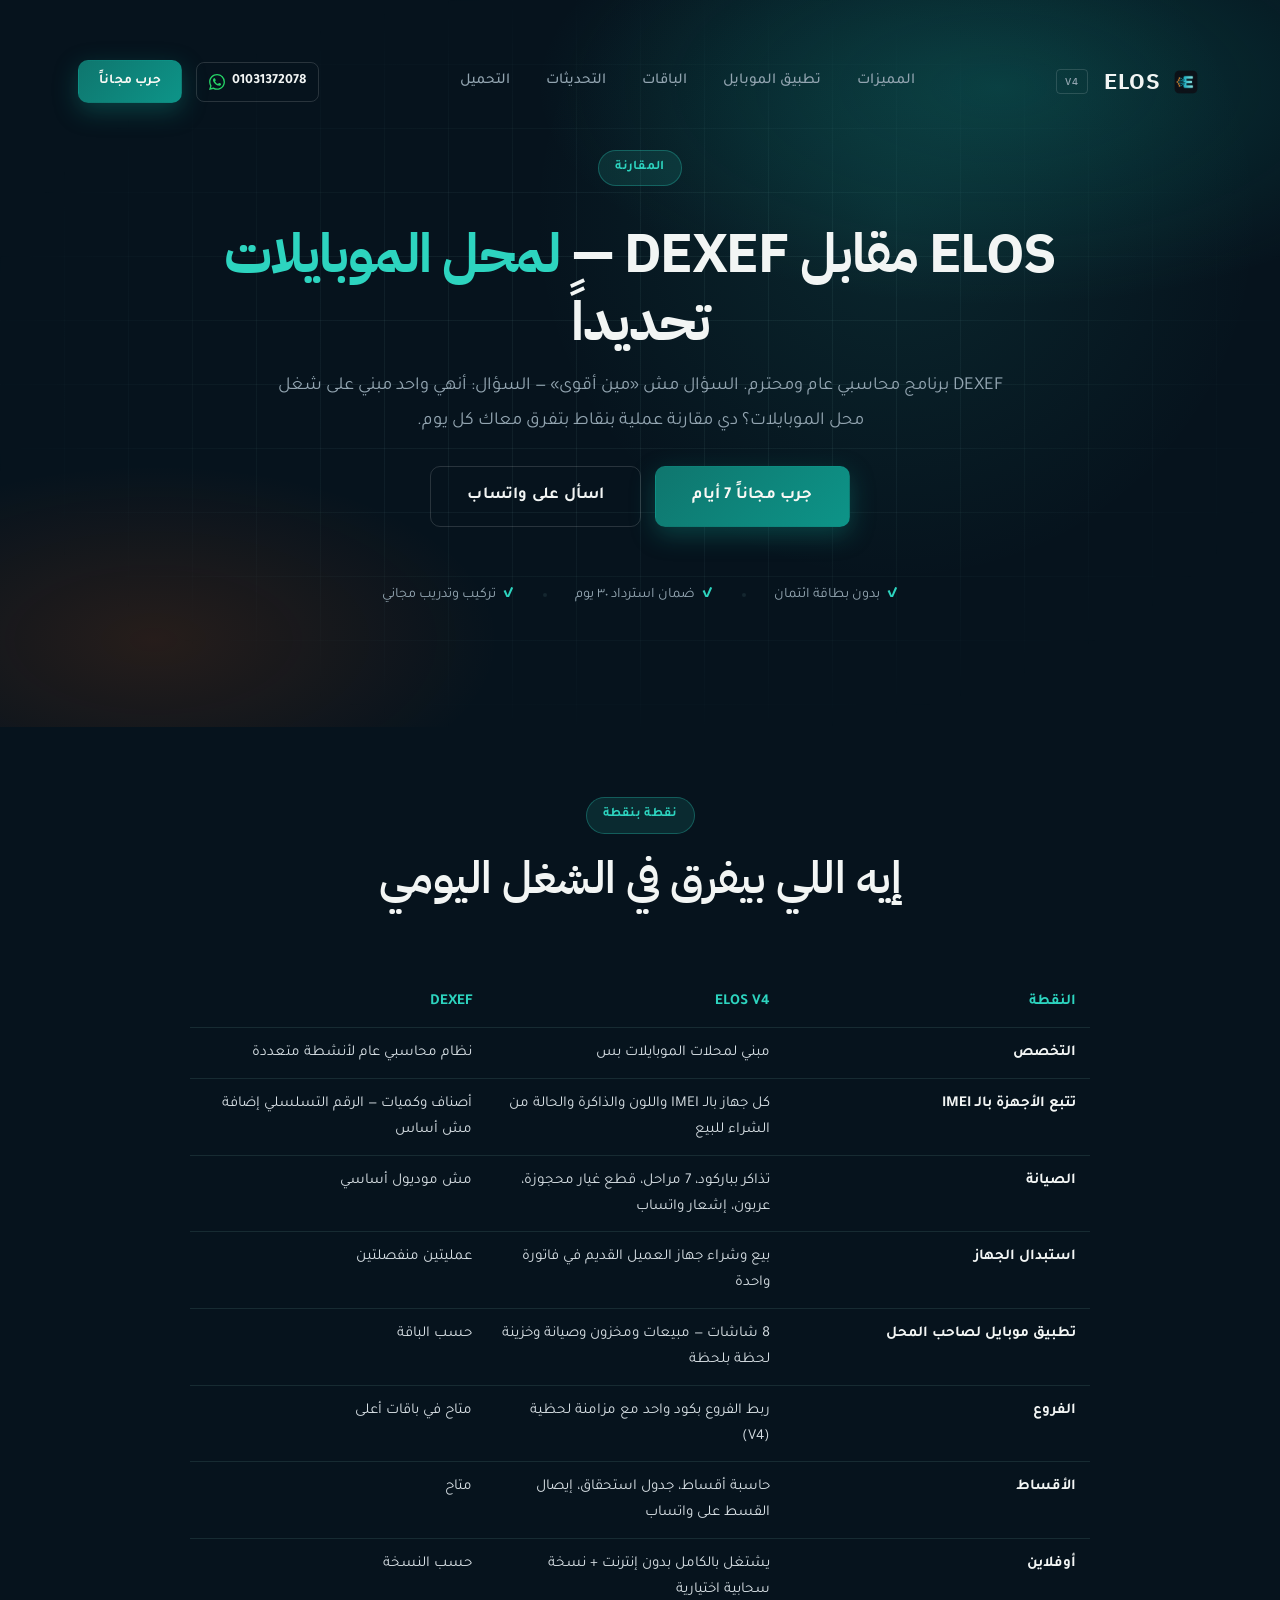
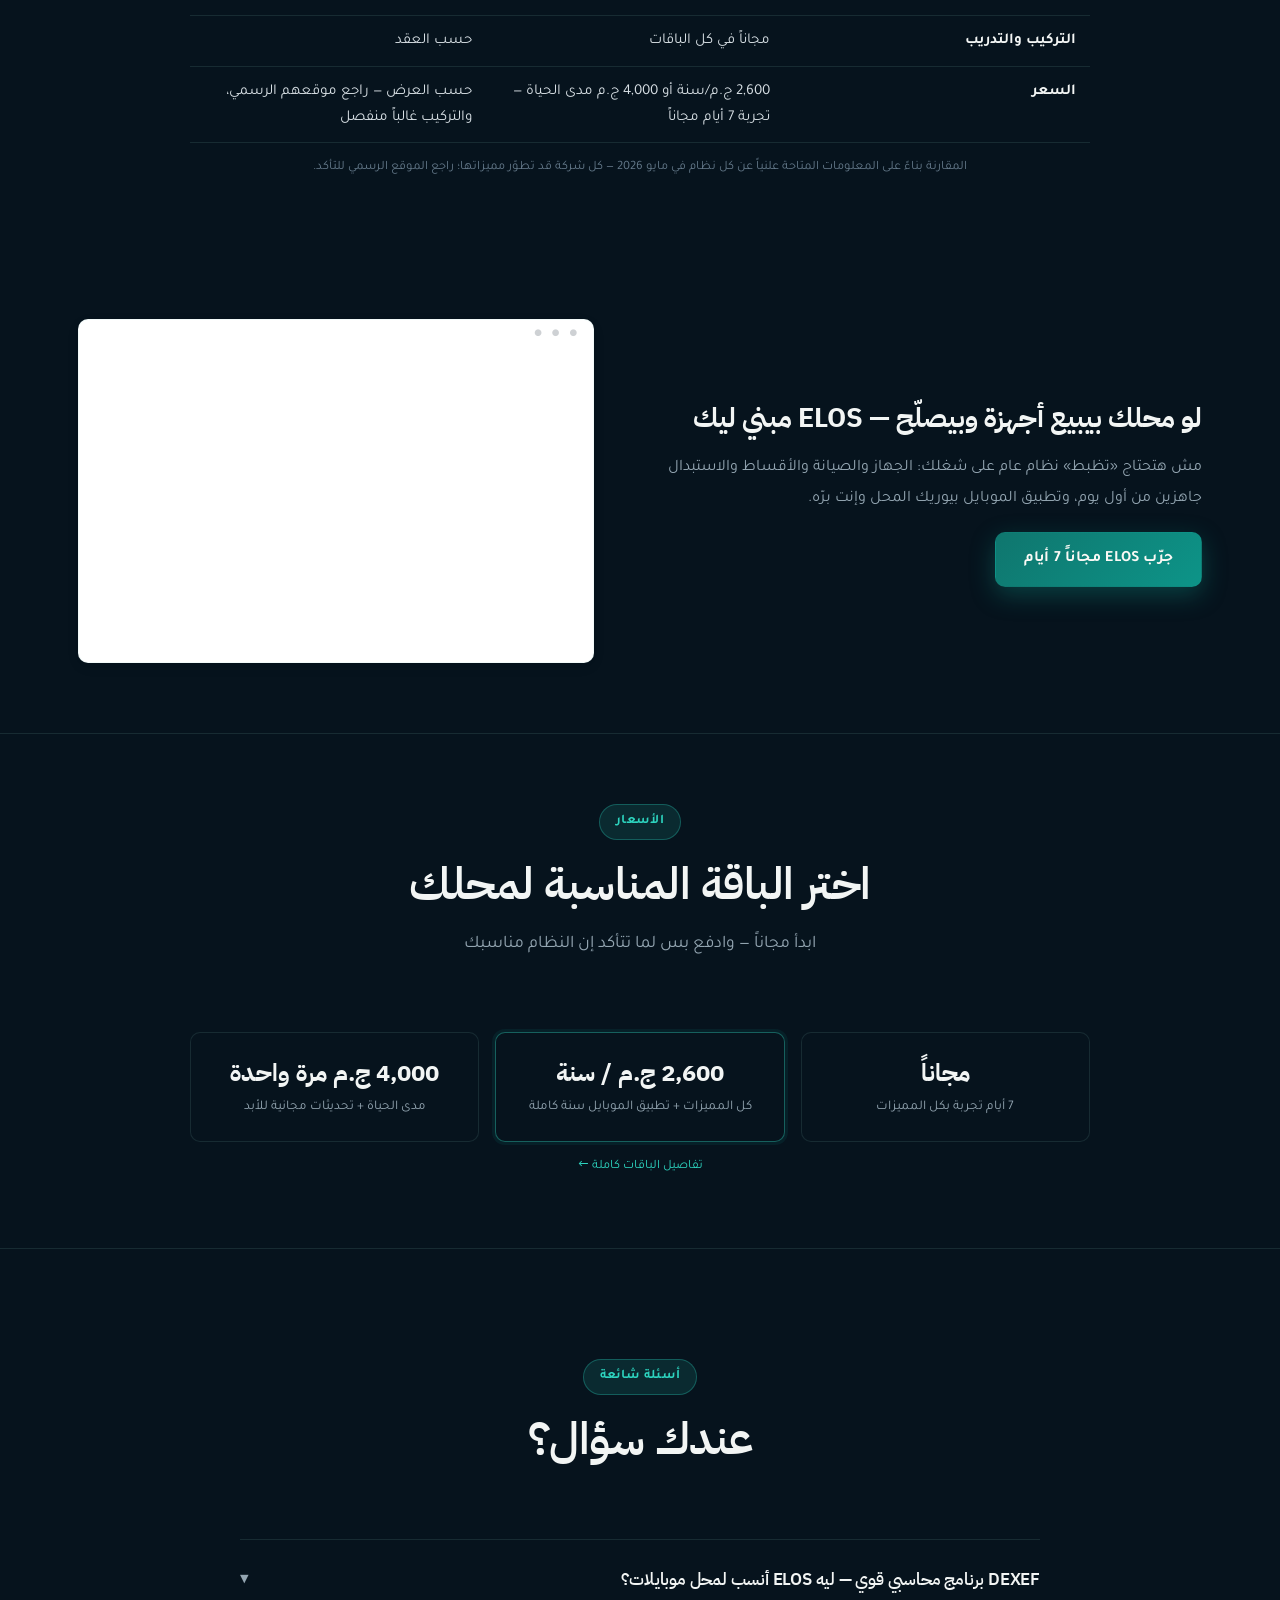
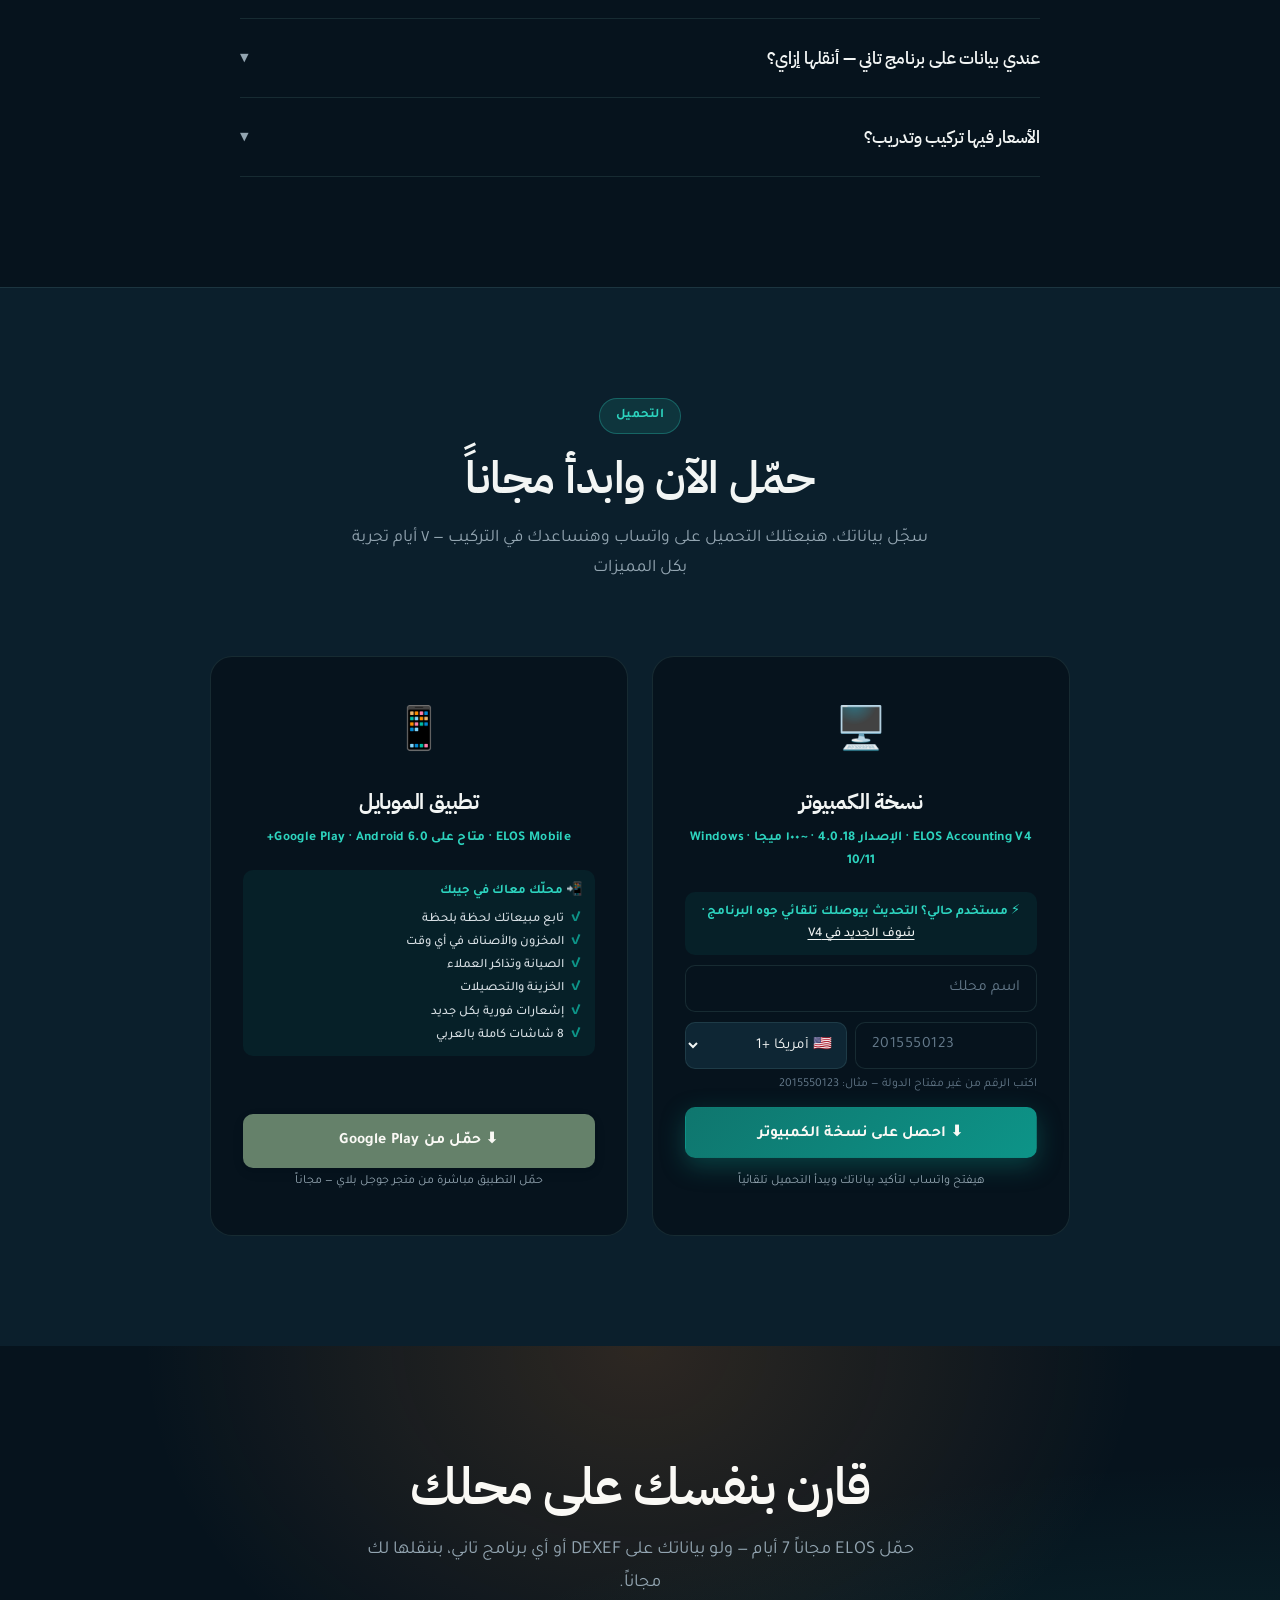
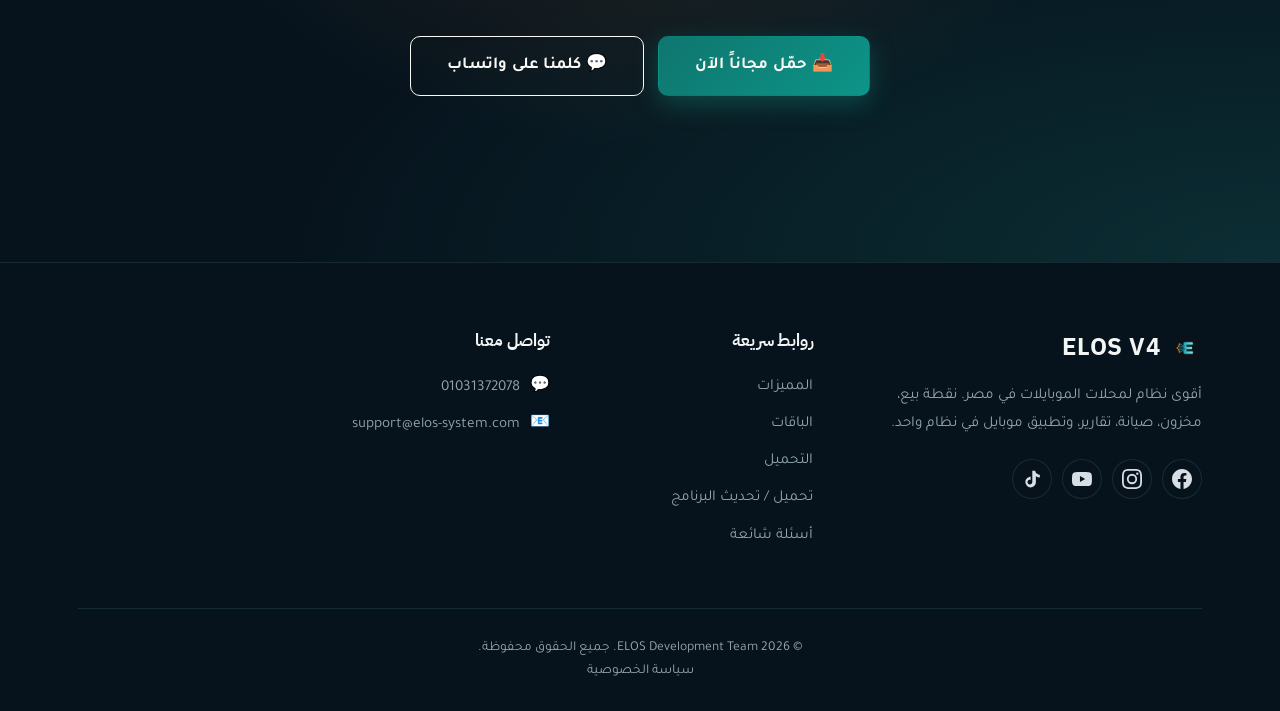
==== elos-vs-dexef/index.html @ 99b36c3a "صفحة التحميل /download (لينك تطبيق الموبايل 5.0 في واتساب) - download.html → https://elos-system.com" ====
<!DOCTYPE html>
<html lang="ar" dir="rtl">
<head>
  <meta charset="UTF-8">
  <meta name="viewport" content="width=device-width, initial-scale=1.0">
  <title>ELOS مقابل DEXEF لمحلات الموبايلات — المقارنة الكاملة</title>
  <meta name="description" content="مقارنة عملية بين ELOS وDEXEF لمحل موبايلات: تتبع IMEI، الصيانة، الأقساط، تطبيق الموبايل، الأسعار والتركيب. جرّب ELOS 7 أيام مجاناً.">
  <meta name="theme-color" content="#06131d">
  <link rel="canonical" href="https://elos-system.com/elos-vs-dexef/">
  <meta property="og:title" content="ELOS مقابل DEXEF لمحلات الموبايلات — المقارنة الكاملة">
  <meta property="og:description" content="مقارنة عملية بين ELOS وDEXEF لمحل موبايلات: تتبع IMEI، الصيانة، الأقساط، تطبيق الموبايل، الأسعار والتركيب. جرّب ELOS 7 أيام مجاناً.">
  <meta property="og:image" content="https://elos-system.com/assets/og-cover.jpg">
  <meta property="og:image:width" content="1200">
  <meta property="og:image:height" content="630">
  <meta property="og:type" content="website">
  <meta property="og:url" content="https://elos-system.com/elos-vs-dexef/">
  <meta property="og:site_name" content="ELOS">
  <meta property="og:locale" content="ar_EG">
  <meta name="twitter:card" content="summary_large_image">
  <meta name="twitter:title" content="ELOS مقابل DEXEF لمحلات الموبايلات — المقارنة الكاملة">
  <meta name="twitter:description" content="مقارنة عملية بين ELOS وDEXEF لمحل موبايلات: تتبع IMEI، الصيانة، الأقساط، تطبيق الموبايل، الأسعار والتركيب. جرّب ELOS 7 أيام مجاناً.">
  <meta name="twitter:image" content="https://elos-system.com/assets/og-cover.jpg">
  <link rel="icon" type="image/png" href="/assets/favicon.png">
  <link rel="apple-touch-icon" href="/assets/favicon.png">
  <link rel="preconnect" href="https://fonts.googleapis.com">
  <link rel="preconnect" href="https://fonts.gstatic.com" crossorigin>
  <link rel="stylesheet" href="https://fonts.googleapis.com/css2?family=IBM+Plex+Sans+Arabic:wght@400;500;600;700&family=Tajawal:wght@400;500;700;800&display=swap">
  <link rel="stylesheet" href="/css/style.css">
  <style>
    /* صفحات الهبوط — تعتمد على style.css وبتضيف بس اللي ناقص */
    .lp-hero { padding: 150px 0 60px; text-align: center; position: relative; }
    .lp-hero h1 { font-family: var(--display); font-size: clamp(2rem, 4.6vw, 3.4rem); line-height: 1.25; margin: 16px auto 14px; max-width: 900px; }
    .lp-hero h1 em { font-style: normal; color: var(--teal-bright); }
    .lp-hero .lp-sub { font-size: 1.15rem; color: var(--mute); max-width: 760px; margin: 0 auto 26px; line-height: 1.9; }
    .lp-hero .hero-buttons { justify-content: center; }
    .lp-hero .hero-trust { justify-content: center; margin-top: 18px; }
    .lp-section { padding: 70px 0; }
    .lp-section--alt { background: var(--ivory); border-block: 1px solid var(--stone); }
    .lp-two { display: grid; grid-template-columns: 1.1fr 1fr; gap: 40px; align-items: center; }
    .lp-two .desktop-gallery-frame { margin: 0; }
    .lp-two h2 { font-family: var(--display); font-size: 1.7rem; margin: 0 0 12px; }
    .lp-two p { color: var(--mute); line-height: 1.9; margin-bottom: 18px; }
    .lp-steps { display: grid; grid-template-columns: repeat(4, 1fr); gap: 18px; margin-top: 30px; }
    .lp-step { padding: 22px 18px; border: 1px solid var(--stone); border-radius: var(--radius-sm); background: var(--ivory); }
    .lp-step b { display: block; font-size: 1.6rem; color: var(--teal-bright); font-family: var(--display); margin-bottom: 6px; }
    .lp-step h3 { font-size: 1rem; margin: 0 0 6px; }
    .lp-step p { font-size: 0.88rem; color: var(--mute); margin: 0; line-height: 1.7; }
    .lp-price { display: grid; grid-template-columns: repeat(3, 1fr); gap: 16px; max-width: 900px; margin: 28px auto 0; }
    .lp-price div { padding: 20px; border: 1px solid var(--stone); border-radius: var(--radius-sm); background: var(--ivory); text-align: center; }
    .lp-price b { display: block; font-size: 1.5rem; font-family: var(--display); color: var(--ink); }
    .lp-price small { color: var(--mute); }
    .lp-price .hl { border-color: rgba(45,212,191,.4); box-shadow: 0 0 0 3px var(--coral-soft); }
    .lp-cmp { width: 100%; border-collapse: collapse; max-width: 900px; margin: 26px auto 0; font-size: 0.95rem; }
    .lp-cmp th, .lp-cmp td { padding: 12px 14px; border-bottom: 1px solid var(--stone); text-align: right; vertical-align: top; }
    .lp-cmp th { color: var(--teal-bright); font-weight: 700; }
    .lp-cmp td:first-child { font-weight: 600; color: var(--ink); width: 34%; }
    .lp-cmp td { color: var(--ink-soft); line-height: 1.7; }
    .lp-note { text-align: center; color: var(--mute-soft); font-size: 0.8rem; margin-top: 14px; }
    .about-story { max-width: 820px; margin: 0 auto; font-size: 1.08rem; line-height: 2; color: var(--ink-soft); }
    .about-story p { margin-bottom: 18px; }
    .about-team { display: grid; grid-template-columns: repeat(3, 1fr); gap: 18px; max-width: 900px; margin: 0 auto; }
    .about-team div { padding: 22px; border: 1px solid var(--stone); border-radius: var(--radius-sm); background: var(--ivory); text-align: center; }
    .about-team span { font-size: 2rem; display: block; margin-bottom: 8px; }
    .about-team h3 { margin: 0 0 6px; font-size: 1.05rem; }
    .about-team p { color: var(--mute); font-size: 0.9rem; margin: 0; line-height: 1.7; }
    .nf { min-height: 100vh; display: flex; align-items: center; justify-content: center; text-align: center; padding: 120px 20px 60px; }
    .nf b { font-family: var(--display); font-size: 6rem; color: var(--teal-bright); line-height: 1; display: block; }
    .nf h1 { font-family: var(--display); font-size: 1.8rem; margin: 10px 0; }
    .nf p { color: var(--mute); margin-bottom: 24px; }
    @media (max-width: 900px) { .lp-two { grid-template-columns: 1fr; } .lp-steps { grid-template-columns: repeat(2, 1fr); } .lp-price, .about-team { grid-template-columns: 1fr; max-width: 480px; } }
    @media (max-width: 560px) { .lp-steps { grid-template-columns: 1fr; } .lp-hero { padding-top: 120px; } .lp-cmp { font-size: 0.85rem; } }
  </style>

  <!-- ════════ TRACKING ════════ -->
  <!-- Google Analytics 4 — property: elos-mobile / stream: Elos Website -->
  <script async src="https://www.googletagmanager.com/gtag/js?id=G-RLBB64DHQP"></script>
  <script>
    window.dataLayer = window.dataLayer || [];
    function gtag(){dataLayer.push(arguments);}
    gtag('js', new Date());
    gtag('config', 'G-RLBB64DHQP', { 'send_page_view': true });
  </script>

  <!-- Meta Pixel — dataset: Elos ads (under ELOS ADS account) -->
  <script>
    !function(f,b,e,v,n,t,s){if(f.fbq)return;n=f.fbq=function(){n.callMethod?
    n.callMethod.apply(n,arguments):n.queue.push(arguments)};if(!f._fbq)f._fbq=n;
    n.push=n;n.loaded=!0;n.version='2.0';n.queue=[];t=b.createElement(e);t.async=!0;
    t.src=v;s=b.getElementsByTagName(e)[0];s.parentNode.insertBefore(t,s)}(window,
    document,'script','https://connect.facebook.net/en_US/fbevents.js');
    fbq('init', '2504885989955815');
    fbq('track', 'PageView');
  </script>
  <noscript><img height="1" width="1" style="display:none"
    src="https://www.facebook.com/tr?id=2504885989955815&ev=PageView&noscript=1"/></noscript>
  <!-- ════════ /TRACKING ════════ -->
  <script type="application/ld+json">
{
  "@context": "https://schema.org",
  "@type": "FAQPage",
  "mainEntity": [
    {
      "@type": "Question",
      "name": "DEXEF برنامج محاسبي قوي — ليه ELOS أنسب لمحل موبايلات؟",
      "acceptedAnswer": {
        "@type": "Answer",
        "text": "DEXEF نظام محاسبي عام لأنواع نشاط كتير. ELOS مبني لمحلات الموبايلات بس: تتبع كل جهاز بالـ IMEI، صيانة بتذاكر وقطع غيار، استبدال الجهاز في فاتورة واحدة، وتطبيق موبايل يتابع المحل. المميزات دي مش «إعدادات» في ELOS — هي صلب النظام."
      }
    },
    {
      "@type": "Question",
      "name": "عندي بيانات على برنامج تاني — أنقلها إزاي؟",
      "acceptedAnswer": {
        "@type": "Answer",
        "text": "بننقل منتجاتك وعملاءك ومورّدينك مجاناً ضمن التركيب. ابعتلنا ملف التصدير أو النسخة الاحتياطية على واتساب."
      }
    },
    {
      "@type": "Question",
      "name": "الأسعار فيها تركيب وتدريب؟",
      "acceptedAnswer": {
        "@type": "Answer",
        "text": "أيوا. التركيب وتدريب الموظفين مجاناً في كل الباقات، وضمان استرداد 30 يوم لو النظام مش مناسبك."
      }
    }
  ]
}
  </script>
</head>
<body>
  <div class="mobile-overlay"></div>
  <nav class="navbar scrolled">
    <div class="container">
      <a href="/" class="nav-logo"><img src="/assets/favicon.png" alt="ELOS" class="nav-logo-icon"> ELOS <span>V4</span></a>
      <ul class="nav-links">
        <li><a href="/#features">المميزات</a></li>
        <li><a href="/#mobile-app">تطبيق الموبايل</a></li>
        <li><a href="/#pricing">الباقات</a></li>
        <li><a href="/changelog.html">التحديثات</a></li>
        <li><a href="#download">التحميل</a></li>
      </ul>
      <div class="nav-actions">
        <a href="https://wa.me/201031372078" target="_blank" rel="noopener noreferrer" class="nav-phone" data-track="nav-whatsapp" aria-label="واتساب">
          <svg viewBox="0 0 24 24" width="16" height="16" fill="currentColor"><path d="M17.472 14.382c-.297-.149-1.758-.867-2.03-.967-.273-.099-.471-.148-.67.15-.197.297-.767.966-.94 1.164-.173.199-.347.223-.644.075-.297-.15-1.255-.463-2.39-1.475-.883-.788-1.48-1.761-1.653-2.059-.173-.297-.018-.458.13-.606.134-.133.298-.347.446-.52.149-.174.198-.298.298-.497.099-.198.05-.371-.025-.52-.075-.149-.669-1.612-.916-2.207-.242-.579-.487-.5-.669-.51-.173-.008-.371-.01-.57-.01-.198 0-.52.074-.792.372-.272.297-1.04 1.016-1.04 2.479 0 1.462 1.065 2.875 1.213 3.074.149.198 2.096 3.2 5.077 4.487.709.306 1.262.489 1.694.625.712.227 1.36.195 1.871.118.571-.085 1.758-.719 2.006-1.413.248-.694.248-1.289.173-1.413-.074-.124-.272-.198-.57-.347m-5.421 7.403h-.004a9.87 9.87 0 01-5.031-1.378l-.361-.214-3.741.982.998-3.648-.235-.374a9.86 9.86 0 01-1.51-5.26c.001-5.45 4.436-9.884 9.888-9.884 2.64 0 5.122 1.03 6.988 2.898a9.825 9.825 0 012.893 6.994c-.003 5.45-4.437 9.884-9.885 9.884m8.413-18.297A11.815 11.815 0 0012.05 0C5.495 0 .16 5.335.157 11.892c0 2.096.547 4.142 1.588 5.945L.057 24l6.305-1.654a11.882 11.882 0 005.683 1.448h.005c6.554 0 11.89-5.335 11.893-11.893a11.821 11.821 0 00-3.48-8.413z"/></svg>
          <span>01031372078</span>
        </a>
        <a href="#download" class="btn btn-primary btn-sm nav-cta" data-track="nav-cta">جرب مجاناً</a>
      </div>
      <button class="menu-toggle" aria-label="القائمة"><span></span><span></span><span></span></button>
    </div>
  </nav>

  <section class="lp-hero hero">
    <div class="container">
      <span class="section-badge">المقارنة</span>
      <h1>ELOS مقابل DEXEF — <em>لمحل الموبايلات</em> تحديداً</h1>
      <p class="lp-sub">DEXEF برنامج محاسبي عام ومحترم. السؤال مش «مين أقوى» — السؤال: أنهي واحد مبني على شغل محل الموبايلات؟ دي مقارنة عملية بنقاط بتفرق معاك كل يوم.</p>
      <div class="hero-buttons">
        <a href="#download" class="btn btn-primary btn-lg" data-track="lp-hero-cta">جرب مجاناً 7 أيام</a>
        <a href="https://wa.me/201031372078" target="_blank" rel="noopener noreferrer" class="btn btn-ghost btn-lg" data-track="lp-hero-whatsapp">اسأل على واتساب</a>
      </div>
      <div class="hero-trust">
        <span><span class="check">✓</span> بدون بطاقة ائتمان</span><span class="dot"></span>
        <span><span class="check">✓</span> ضمان استرداد ٣٠ يوم</span><span class="dot"></span>
        <span><span class="check">✓</span> تركيب وتدريب مجاني</span>
      </div>
    </div>
  </section>

  <section class="lp-section">
    <div class="container">
      <div class="section-header fade-up">
        <span class="section-badge">نقطة بنقطة</span>
        <h2>إيه اللي بيفرق في الشغل اليومي</h2>
      </div>
      <div class="comparison-table-wrap fade-up">
      <table class="lp-cmp">
        <thead><tr><th>النقطة</th><th>ELOS V4</th><th>DEXEF</th></tr></thead>
        <tbody>
          <tr><td>التخصص</td><td>مبني لمحلات الموبايلات بس</td><td>نظام محاسبي عام لأنشطة متعددة</td></tr>
          <tr><td>تتبع الأجهزة بالـ IMEI</td><td>كل جهاز بالـ IMEI واللون والذاكرة والحالة من الشراء للبيع</td><td>أصناف وكميات — الرقم التسلسلي إضافة مش أساس</td></tr>
          <tr><td>الصيانة</td><td>تذاكر بباركود، 7 مراحل، قطع غيار محجوزة، عربون، إشعار واتساب</td><td>مش موديول أساسي</td></tr>
          <tr><td>استبدال الجهاز</td><td>بيع وشراء جهاز العميل القديم في فاتورة واحدة</td><td>عمليتين منفصلتين</td></tr>
          <tr><td>تطبيق موبايل لصاحب المحل</td><td>8 شاشات — مبيعات ومخزون وصيانة وخزينة لحظة بلحظة</td><td>حسب الباقة</td></tr>
          <tr><td>الفروع</td><td>ربط الفروع بكود واحد مع مزامنة لحظية (V4)</td><td>متاح في باقات أعلى</td></tr>
          <tr><td>الأقساط</td><td>حاسبة أقساط، جدول استحقاق، إيصال القسط على واتساب</td><td>متاح</td></tr>
          <tr><td>أوفلاين</td><td>يشتغل بالكامل بدون إنترنت + نسخة سحابية اختيارية</td><td>حسب النسخة</td></tr>
          <tr><td>التركيب والتدريب</td><td>مجاناً في كل الباقات</td><td>حسب العقد</td></tr>
          <tr><td>السعر</td><td><span data-egp="2600" data-sar="220">2,600 ج.م</span>/سنة أو <span data-egp="4000" data-sar="400">4,000 ج.م</span> مدى الحياة — تجربة 7 أيام مجاناً</td><td>حسب العرض — راجع موقعهم الرسمي، والتركيب غالباً منفصل</td></tr>
        </tbody>
      </table>
      </div>
      <p class="lp-note">المقارنة بناءً على المعلومات المتاحة علنياً عن كل نظام في مايو 2026 — كل شركة قد تطوّر مميزاتها؛ راجع الموقع الرسمي للتأكد.</p>
    </div>
  </section>

  <section class="lp-section">
    <div class="container">
      <div class="lp-two fade-up">
        <div>
          <h2>لو محلك بيبيع أجهزة وبيصلّح — ELOS مبني ليك</h2>
          <p>مش هتحتاج «تظبط» نظام عام على شغلك: الجهاز والصيانة والأقساط والاستبدال جاهزين من أول يوم، وتطبيق الموبايل بيوريك المحل وإنت برّه.</p><a href="#download" class="btn btn-primary" data-track="lp-cmp-cta">جرّب ELOS مجاناً 7 أيام</a>
        </div>
        <div><div class="desktop-gallery-frame"><picture><source media="(max-width: 768px)" srcset="/assets/screenshots/desktop/desktop-pos-m.webp" type="image/webp"><source srcset="/assets/screenshots/desktop/desktop-pos.webp" type="image/webp"><img width="1919" height="1028" loading="lazy" decoding="async" src="/assets/screenshots/desktop/desktop-pos.png" alt="نقطة البيع في ELOS"></picture></div></div>
      </div>
    </div>
  </section>

  <section class="lp-section lp-section--alt" id="pricing-mini">
    <div class="container">
      <div class="section-header fade-up">
        <span class="section-badge">الأسعار</span>
        <h2>اختر الباقة المناسبة لمحلك</h2>
        <p>ابدأ مجاناً — وادفع بس لما تتأكد إن النظام مناسبك</p>
        <p class="currency-note" data-currency-note hidden></p>
      </div>
      <div class="lp-price fade-up">
        <div><b>مجاناً</b><small>7 أيام تجربة بكل المميزات</small></div>
        <div class="hl"><b><span data-egp="2600" data-sar="220">2,600 ج.م</span> / سنة</b><small>كل المميزات + تطبيق الموبايل سنة كاملة</small></div>
        <div><b><span data-egp="4000" data-sar="400">4,000 ج.م</span> مرة واحدة</b><small>مدى الحياة + تحديثات مجانية للأبد</small></div>
      </div>
      <p class="lp-note"><a href="/#pricing" style="color:var(--teal-bright)">تفاصيل الباقات كاملة ←</a></p>
    </div>
  </section>

  <section class="faq" id="faq">
    <div class="container">
      <div class="section-header fade-up">
        <span class="section-badge">أسئلة شائعة</span>
        <h2>عندك سؤال؟</h2>
      </div>
      <div class="faq-list fade-up">
        <div class="faq-item">
          <button class="faq-question">DEXEF برنامج محاسبي قوي — ليه ELOS أنسب لمحل موبايلات؟<span class="faq-arrow">▼</span></button>
          <div class="faq-answer"><p>DEXEF نظام محاسبي عام لأنواع نشاط كتير. ELOS مبني لمحلات الموبايلات بس: تتبع كل جهاز بالـ IMEI، صيانة بتذاكر وقطع غيار، استبدال الجهاز في فاتورة واحدة، وتطبيق موبايل يتابع المحل. المميزات دي مش «إعدادات» في ELOS — هي صلب النظام.</p></div>
        </div>
        <div class="faq-item">
          <button class="faq-question">عندي بيانات على برنامج تاني — أنقلها إزاي؟<span class="faq-arrow">▼</span></button>
          <div class="faq-answer"><p>بننقل منتجاتك وعملاءك ومورّدينك مجاناً ضمن التركيب. ابعتلنا ملف التصدير أو النسخة الاحتياطية على واتساب.</p></div>
        </div>
        <div class="faq-item">
          <button class="faq-question">الأسعار فيها تركيب وتدريب؟<span class="faq-arrow">▼</span></button>
          <div class="faq-answer"><p>أيوا. التركيب وتدريب الموظفين مجاناً في كل الباقات، وضمان استرداد 30 يوم لو النظام مش مناسبك.</p></div>
        </div>
      </div>
    </div>
  </section>
  <section class="download" id="download">
    <div class="container">
      <div class="section-header fade-up">
        <span class="section-badge">التحميل</span>
        <h2>حمّل الآن وابدأ مجاناً</h2>
        <p>سجّل بياناتك، هنبعتلك التحميل على واتساب وهنساعدك في التركيب — ٧ أيام تجربة بكل المميزات</p>
      </div>
      <div class="download-grid">

        <!-- Desktop Lead Form -->
        <div class="download-card download-card--desktop fade-up">
          <span class="download-icon">🖥️</span>
          <h3>نسخة الكمبيوتر</h3>
          <div class="download-version">ELOS Accounting V4 · الإصدار <span data-app-version>4.0</span> · ~١٠٠ ميجا · Windows 10/11</div>
          <div class="download-changelog download-changelog--compact">
            <small>⚡ مستخدم حالي؟ التحديث بيوصلك تلقائي جوه البرنامج · <a href="/#whatsnew" data-track="download-whatsnew">شوف الجديد في V4</a></small>
          </div>
          <form data-lead-form data-platform="desktop"
                data-download-url="https://github.com/ossama-tec/elos_website/releases/download/v4.0.7/ELOS-Accounting-V4-4.0.7-Setup.zip"
                class="lead-form">
            <div class="lead-fields">
              <input type="text" name="shop_name" placeholder="اسم محلك" required autocomplete="organization" aria-label="اسم محلك">
              <div class="phone-field">
                <select name="cc" class="cc-select" aria-label="مفتاح الدولة" title="مفتاح الدولة">
                  <option value="EG">🇪🇬 مصر +20</option>
                </select>
                <input type="tel" name="phone" placeholder="01012345678" required inputmode="tel" autocomplete="tel-national" aria-label="رقم واتساب" maxlength="20">
              </div>
              <small class="phone-hint">اكتب الرقم من غير مفتاح الدولة — مثال: 01012345678</small>
              <input type="text" name="website" class="hp-field" tabindex="-1" autocomplete="off" aria-hidden="true">
              <small class="lead-error" role="alert" hidden></small>
              <button type="submit" class="btn btn-primary" data-track="lead-desktop">⬇️ احصل على نسخة الكمبيوتر</button>
              <small class="lead-note">هيفتح واتساب لتأكيد بياناتك ويبدأ التحميل تلقائياً</small>
            </div>
            <div class="lead-success" style="display:none;">
              <div class="lead-success-icon">✓</div>
              <h4>تمام! بدأ التحميل</h4>
              <p>هنرد عليك على واتساب خلال دقايق لمساعدتك في التركيب.</p>
            </div>
          </form>
        </div>

        <!-- Mobile App — Direct to Google Play -->
        <div class="download-card download-card--mobile fade-up">
          <span class="download-icon">📱</span>
          <h3>تطبيق الموبايل</h3>
          <div class="download-version">ELOS Mobile · متاح على Google Play · Android 6.0+</div>
          <div class="download-changelog">
            <span class="changelog-title">📲 محلّك معاك في جيبك</span>
            <ul>
              <li>تابع مبيعاتك لحظة بلحظة</li>
              <li>المخزون والأصناف في أي وقت</li>
              <li>الصيانة وتذاكر العملاء</li>
              <li>الخزينة والتحصيلات</li>
              <li>إشعارات فورية بكل جديد</li>
              <li>8 شاشات كاملة بالعربي</li>
            </ul>
          </div>
          <a href="https://play.google.com/store/apps/details?id=com.elos.accounting"
             target="_blank" rel="noopener"
             class="btn btn-green"
             data-track="play-store-mobile">⬇️ حمّل من Google Play</a>
          <small class="lead-note">حمّل التطبيق مباشرة من متجر جوجل بلاي — مجاناً</small>
        </div>

      </div>
    </div>
  </section>
  <section class="final-cta">
    <div class="container fade-up">
      <h2>قارن بنفسك على محلك</h2>
      <p>حمّل ELOS مجاناً 7 أيام — ولو بياناتك على DEXEF أو أي برنامج تاني، بننقلها لك مجاناً.</p>
      <div class="hero-buttons">
        <a href="#download" class="btn btn-primary btn-lg">📥 حمّل مجاناً الآن</a>
        <a href="https://wa.me/201031372078" target="_blank" rel="noopener noreferrer" class="btn btn-secondary btn-lg">💬 كلمنا على واتساب</a>
      </div>
    </div>
  </section>

  <footer class="footer">
    <div class="container">
      <div class="footer-grid">
        <div class="footer-brand">
          <div class="footer-logo">
            <img src="/assets/favicon.png" alt="ELOS" class="footer-logo-icon">
            ELOS V4
          </div>
          <p>أقوى نظام لمحلات الموبايلات في مصر. نقطة بيع، مخزون، صيانة، تقارير، وتطبيق موبايل في نظام واحد.</p>
          <div class="footer-social" aria-label="حسابات التواصل الاجتماعي">
            <a href="https://www.facebook.com/ElOsAccSystem/" target="_blank" rel="noopener" data-track="social-facebook" aria-label="فيسبوك">
              <svg viewBox="0 0 24 24" width="20" height="20" fill="currentColor"><path d="M24 12.073c0-6.627-5.373-12-12-12s-12 5.373-12 12c0 5.99 4.388 10.954 10.125 11.854v-8.385H7.078v-3.47h3.047V9.43c0-3.007 1.792-4.669 4.533-4.669 1.312 0 2.686.235 2.686.235v2.953H15.83c-1.491 0-1.956.925-1.956 1.874v2.25h3.328l-.532 3.47h-2.796v8.385C19.612 23.027 24 18.062 24 12.073z"/></svg>
            </a>
            <a href="https://www.instagram.com/elos_acc/" target="_blank" rel="noopener" data-track="social-instagram" aria-label="انستجرام">
              <svg viewBox="0 0 24 24" width="20" height="20" fill="currentColor"><path d="M12 2.163c3.204 0 3.584.012 4.85.07 3.252.148 4.771 1.691 4.919 4.919.058 1.265.069 1.645.069 4.849 0 3.205-.012 3.584-.069 4.849-.149 3.225-1.664 4.771-4.919 4.919-1.266.058-1.644.07-4.85.07-3.204 0-3.584-.012-4.849-.07-3.26-.149-4.771-1.699-4.919-4.92-.058-1.265-.07-1.644-.07-4.849 0-3.204.013-3.583.07-4.849.149-3.227 1.664-4.771 4.919-4.919 1.266-.057 1.645-.069 4.849-.069zM12 0C8.741 0 8.333.014 7.053.072 2.695.272.273 2.69.073 7.052.014 8.333 0 8.741 0 12c0 3.259.014 3.668.072 4.948.2 4.358 2.618 6.78 6.98 6.98C8.333 23.986 8.741 24 12 24c3.259 0 3.668-.014 4.948-.072 4.354-.2 6.782-2.618 6.979-6.98.059-1.28.073-1.689.073-4.948 0-3.259-.014-3.667-.072-4.947-.196-4.354-2.617-6.78-6.979-6.98C15.668.014 15.259 0 12 0zm0 5.838a6.162 6.162 0 100 12.324 6.162 6.162 0 000-12.324zM12 16a4 4 0 110-8 4 4 0 010 8zm6.406-11.845a1.44 1.44 0 100 2.881 1.44 1.44 0 000-2.881z"/></svg>
            </a>
            <a href="https://www.youtube.com/@ElOsAccSystem" target="_blank" rel="noopener" data-track="social-youtube" aria-label="يوتيوب">
              <svg viewBox="0 0 24 24" width="20" height="20" fill="currentColor"><path d="M23.498 6.186a3.016 3.016 0 0 0-2.122-2.136C19.505 3.545 12 3.545 12 3.545s-7.505 0-9.377.505A3.017 3.017 0 0 0 .502 6.186C0 8.07 0 12 0 12s0 3.93.502 5.814a3.016 3.016 0 0 0 2.122 2.136c1.871.505 9.376.505 9.376.505s7.505 0 9.377-.505a3.015 3.015 0 0 0 2.122-2.136C24 15.93 24 12 24 12s0-3.93-.502-5.814zM9.545 15.568V8.432L15.818 12l-6.273 3.568z"/></svg>
            </a>
            <a href="https://www.tiktok.com/@elos_accounting" target="_blank" rel="noopener" data-track="social-tiktok" aria-label="تيك توك">
              <svg viewBox="0 0 24 24" width="20" height="20" fill="currentColor"><path d="M19.59 6.69a4.83 4.83 0 0 1-3.77-4.25V2h-3.45v13.67a2.89 2.89 0 0 1-5.2 1.74 2.89 2.89 0 0 1 2.31-4.64 2.93 2.93 0 0 1 .88.13V9.4a6.84 6.84 0 0 0-1-.05A6.33 6.33 0 0 0 5.8 20.1a6.34 6.34 0 0 0 10.86-4.43v-7a8.16 8.16 0 0 0 4.77 1.52v-3.4a4.85 4.85 0 0 1-1.84-.1z"/></svg>
            </a>
          </div>
        </div>
        <div class="footer-col">
          <h4>روابط سريعة</h4>
          <ul>
            <li><a href="/#features">المميزات</a></li>
            <li><a href="/#pricing">الباقات</a></li>
            <li><a href="/#download">التحميل</a></li>
            <li><a href="/download">تحميل / تحديث البرنامج</a></li>
            <li><a href="/#faq">أسئلة شائعة</a></li>
          </ul>
        </div>
        <div class="footer-col">
          <h4>تواصل معنا</h4>
          <ul class="footer-contact">
            <li><span class="contact-icon">💬</span><a href="https://wa.me/201031372078" target="_blank" rel="noopener noreferrer">01031372078</a></li>
            <li><span class="contact-icon">📧</span><a href="mailto:support@elos-system.com">support@elos-system.com</a></li>
          </ul>
        </div>
      </div>
      <div class="footer-bottom">
        <p>&copy; 2026 ELOS Development Team. جميع الحقوق محفوظة.</p>
        <p><a href="/privacy.html">سياسة الخصوصية</a></p>
      </div>
    </div>
  </footer>

  <div class="lightbox" aria-hidden="true" role="dialog" aria-label="صورة مكبّرة">
    <button class="lightbox-close" aria-label="إغلاق">×</button>
    <div class="lightbox-stage"><div class="lightbox-spinner"></div><img alt=""></div>
    <div class="lightbox-caption"></div>
  </div>

  <div class="cookie-notice" id="cookieNotice" hidden>
    <p>بنستخدم كوكيز لتحليل استخدام الموقع. <a href="/privacy.html">اعرف أكتر</a></p>
    <button class="btn btn-primary btn-sm" id="cookieAccept">تمام</button>
  </div>

  <script src="/js/main.js"></script>
</body>
</html>
---- css/style.css ----
/* ========================================
   ELOS Accounting — Marketing Website
   Anthropic-inspired editorial light theme
   ======================================== */

:root {
  /* Full-dark 2026 theme — token NAMES kept from the light theme so the
     whole file inherits the night palette without touching every rule:
     --ink* = text (now light), --ivory/--paper = surfaces (now night),
     --stone = borders (now translucent teal). True light lives in --cream. */
  --ink:        #f2f5f4;
  --ink-soft:   #d7dfe4;
  --ivory:      #06131d;
  --paper:      #0b1f2c;
  --stone:      rgba(148, 210, 205, 0.12);
  --stone-soft: #0e2634;
  --mute:       #93a5b1;
  --mute-soft:  #64798a;
  --cream:      #faf9f5;

  /* PRIMARY brand — Teal/Cyan (matches the logo "E") */
  --coral:      #0d9488;
  --coral-deep: #0f766e;
  --coral-soft: rgba(13, 148, 136, 0.10);

  /* SECONDARY brand — Orange (matches the logo circuit dots) */
  --orange:      #ea580c;
  --orange-deep: #c2410c;
  --orange-soft: rgba(234, 88, 12, 0.10);

  /* Supporting accents (used sparingly) */
  --blue:       #4f7eb3;
  --blue-soft:  rgba(79, 126, 179, 0.10);
  --green:      #65816a;
  --green-soft: rgba(101, 129, 106, 0.12);

  /* Night surfaces — dark hero + dark sections */
  --night:       #06131d;
  --night-2:     #0b1f2c;
  --night-text:  #f2f5f4;
  --night-mute:  #93a5b1;
  --night-line:  rgba(148, 210, 205, 0.10);

  /* Bright accents for text/details ON dark (base teal fails contrast as text on night) */
  --teal-bright:   #2dd4bf;
  --orange-bright: #fb923c;

  /* Gradients */
  --grad-brand: linear-gradient(120deg, #0d9488 0%, #2dd4bf 60%, #5eead4 100%);
  --grad-cta:   linear-gradient(135deg, #0f766e 0%, #0d9488 100%);

  /* Glass */
  --glass-dark:     rgba(255, 255, 255, 0.06);
  --glass-dark-brd: rgba(255, 255, 255, 0.14);
  --glass-light:    rgba(250, 249, 245, 0.72);
  --glass-blur:     saturate(1.4) blur(18px);

  /* Depth */
  --shadow-glow: 0 0 90px rgba(45, 212, 191, 0.16);
  --radius-xl:   28px;

  /* System */
  --display: 'IBM Plex Sans Arabic', 'Tajawal', system-ui, sans-serif;
  --body:    'Tajawal', 'IBM Plex Sans Arabic', system-ui, sans-serif;
  --radius:    14px;
  --radius-sm: 10px;
  --radius-lg: 22px;
  --ease: cubic-bezier(0.4, 0, 0.2, 1);
  --t: 0.25s var(--ease);
  --shadow-1: 0 1px 2px rgba(20, 20, 19, 0.04), 0 1px 1px rgba(20, 20, 19, 0.03);
  --shadow-2: 0 4px 14px rgba(20, 20, 19, 0.06), 0 2px 4px rgba(20, 20, 19, 0.04);
  --shadow-3: 0 18px 40px rgba(20, 20, 19, 0.10), 0 4px 12px rgba(20, 20, 19, 0.05);
}

/* Reset */
*, *::before, *::after { margin: 0; padding: 0; box-sizing: border-box; }

html { scroll-behavior: smooth; font-size: 16px; }

body {
  font-family: var(--body);
  background: var(--ivory);
  color: var(--ink);
  direction: rtl;
  line-height: 1.7;
  overflow-x: hidden;
  -webkit-font-smoothing: antialiased;
  -moz-osx-font-smoothing: grayscale;
  font-weight: 400;
}

a { text-decoration: none; color: inherit; transition: color var(--t); }
ul { list-style: none; }
img { max-width: 100%; height: auto; display: block; }
picture { display: contents; }

::selection { background: var(--coral); color: var(--cream); }

.container {
  max-width: 1180px;
  margin: 0 auto;
  padding: 0 28px;
}

/* ========================================
   NAVIGATION
   ======================================== */
/* ── V3.1 Announcement Bar ── */
body { --announce-h: 42px; }
body.announce-off { --announce-h: 0px; }

.announce-bar {
  position: fixed;
  top: 0; right: 0; left: 0;
  z-index: 1001;
  background: linear-gradient(90deg, var(--coral-deep), var(--coral));
  color: #fff;
  transition: transform var(--t), opacity var(--t);
}
.announce-bar .container {
  display: flex;
  align-items: center;
  justify-content: center;
  gap: 12px;
  min-height: 42px;
  padding-top: 7px;
  padding-bottom: 7px;
  position: relative;
}
.announce-text {
  display: inline-flex;
  align-items: center;
  flex-wrap: wrap;
  justify-content: center;
  gap: 6px 10px;
  color: #fff;
  font-size: 0.875rem;
  font-weight: 500;
  line-height: 1.5;
}
.announce-text strong { font-weight: 800; }
.announce-tag {
  background: rgba(255, 255, 255, 0.22);
  border-radius: 999px;
  padding: 1px 9px;
  font-size: 0.72rem;
  font-weight: 700;
}
.announce-cta {
  color: #fff;
  font-weight: 700;
  font-size: 0.85rem;
  white-space: nowrap;
  border-bottom: 1.5px solid rgba(255, 255, 255, 0.7);
  padding-bottom: 1px;
  transition: border-color var(--t);
}
.announce-text:hover .announce-cta { border-color: #fff; }
.announce-close {
  position: absolute;
  inset-inline-start: 4px;
  top: 50%;
  transform: translateY(-50%);
  background: none;
  border: 0;
  color: rgba(255, 255, 255, 0.85);
  font-size: 0.9rem;
  line-height: 1;
  cursor: pointer;
  padding: 8px 10px;
  transition: color var(--t);
}
.announce-close:hover { color: #fff; }
body.announce-off .announce-bar {
  transform: translateY(-100%);
  opacity: 0;
  pointer-events: none;
}

/* ── Hero "what's new" line ── */
.hero-whatsnew {
  display: flex;
  align-items: baseline;
  flex-wrap: wrap;
  gap: 6px 10px;
  margin-top: 0;
  margin-bottom: 30px;
  padding: 12px 16px;
  border-radius: var(--radius-sm);
  background: var(--glass-dark);
  border: 1px solid var(--glass-dark-brd);
  backdrop-filter: var(--glass-blur);
  -webkit-backdrop-filter: var(--glass-blur);
  font-size: 0.9rem;
  font-weight: 500;
  color: var(--night-mute);
  line-height: 1.6;
}
.hero-whatsnew-tag {
  background: rgba(45, 212, 191, 0.14);
  color: var(--teal-bright);
  border-radius: 999px;
  padding: 2px 11px;
  font-size: 0.74rem;
  font-weight: 700;
  white-space: nowrap;
}

/* ── Gallery "new" pill ── */
.gallery-new {
  display: inline-block;
  vertical-align: middle;
  margin-inline-start: 6px;
  background: var(--coral);
  color: #fff;
  border-radius: 999px;
  padding: 1px 8px;
  font-size: 0.62rem;
  font-weight: 700;
}

/* ── Download changelog note ── */
.download-changelog {
  margin: -2px 0 10px;
  padding: 11px 13px;
  background: var(--coral-soft);
  border-radius: var(--radius-sm);
  text-align: start;
}
.download-changelog .changelog-title {
  display: block;
  font-size: 0.82rem;
  font-weight: 700;
  color: var(--teal-bright);
  margin-bottom: 7px;
}
.download-changelog ul {
  list-style: none;
  margin: 0;
  padding: 0;
  display: grid;
  gap: 4px;
}
.download-changelog li {
  position: relative;
  padding-inline-start: 18px;
  font-size: 0.8rem;
  font-weight: 500;
  line-height: 1.5;
  color: var(--ink-soft);
}
.download-changelog li::before {
  content: '✓';
  position: absolute;
  inset-inline-start: 0;
  color: var(--coral);
  font-weight: 700;
}

@media (max-width: 600px) {
  .announce-detail { display: none; }
  .announce-text { font-size: 0.8rem; }
  .announce-cta { font-size: 0.8rem; }
  .announce-close { inset-inline-start: 0; padding: 8px; }
}

/* ── "What's new in V3.2" section ── */
.whatsnew {
  background: var(--night);
  color: var(--night-text);
  padding: 96px 0;
  position: relative;
  overflow: hidden;
  border-bottom: 1px solid var(--night-line);
}
.whatsnew::before {
  content: '';
  position: absolute;
  top: -260px;
  left: 50%;
  transform: translateX(-50%);
  width: 900px; height: 520px;
  border-radius: 50%;
  background: radial-gradient(ellipse, rgba(45, 212, 191, 0.10) 0%, transparent 70%);
  pointer-events: none;
}
.whatsnew .container { position: relative; z-index: 1; }
.whatsnew .section-header { margin-bottom: 56px; }
.whatsnew .section-header h2 { color: var(--night-text); }
.whatsnew .section-header p { color: var(--night-mute); }
.whatsnew .section-badge {
  background: rgba(45, 212, 191, 0.12);
  color: var(--teal-bright);
  border-color: rgba(45, 212, 191, 0.30);
}

.whatsnew-grid {
  display: grid;
  grid-template-columns: repeat(3, 1fr);
  gap: 18px;
}

.whatsnew-card {
  background: rgba(11, 31, 44, 0.65);
  border: 1px solid var(--glass-dark-brd);
  backdrop-filter: var(--glass-blur);
  -webkit-backdrop-filter: var(--glass-blur);
  border-radius: var(--radius-lg);
  padding: 28px 24px;
  transition: all var(--t);
}
.whatsnew-card:hover {
  transform: translateY(-3px);
  border-color: rgba(45, 212, 191, 0.45);
  box-shadow: 0 12px 36px rgba(0, 0, 0, 0.35), 0 0 40px rgba(45, 212, 191, 0.10);
}
.whatsnew-card .wn-icon {
  font-size: 1.8rem;
  display: block;
  margin-bottom: 14px;
}
.whatsnew-card h3 {
  font-family: var(--display);
  font-size: 1.08rem;
  font-weight: 700;
  color: var(--night-text);
  margin-bottom: 8px;
  letter-spacing: -0.2px;
}
.whatsnew-card p {
  font-size: 0.92rem;
  color: var(--night-mute);
  line-height: 1.75;
}

.whatsnew-note {
  margin-top: 40px;
  text-align: center;
  font-size: 0.95rem;
  color: var(--night-mute);
}
.whatsnew-note strong { color: var(--teal-bright); font-weight: 700; }

@media (max-width: 992px) {
  .whatsnew-grid { grid-template-columns: repeat(2, 1fr); }
}
@media (max-width: 640px) {
  .whatsnew-grid { grid-template-columns: 1fr; }
}

/* ── Cookie notice ── */
.cookie-notice {
  position: fixed;
  inset-inline: 0;
  bottom: 0;
  z-index: 1200;
  background: rgba(6, 19, 29, 0.92);
  backdrop-filter: blur(8px);
  border-top: 1px solid var(--glass-dark-brd);
  color: var(--night-text);
  padding: 7px 16px;
  padding-bottom: max(7px, env(safe-area-inset-bottom));
  display: flex;
  align-items: center;
  justify-content: center;
  gap: 12px;
  font-size: 0.78rem;
  line-height: 1.4;
}
.cookie-notice .btn { padding: 5px 14px; font-size: 0.78rem; min-height: 0; }
.cookie-notice[hidden] { display: none; }
.cookie-notice p { margin: 0; flex: 1; }
.cookie-notice a { color: #fff; text-decoration: underline; }
.cookie-notice .btn { flex: none; }
@media (max-width: 560px) {
  .cookie-notice { gap: 8px; padding-inline: 12px; font-size: 0.74rem; }
  .cookie-notice p { text-align: right; }
  .cookie-notice .btn { flex: none; }
}

.navbar {
  position: fixed;
  top: var(--announce-h, 0px); right: 0; left: 0;
  z-index: 1000;
  padding: 18px 0;
  transition: top var(--t), padding var(--t), background var(--t);
  background: transparent;
}

.navbar.scrolled {
  background: rgba(6, 19, 29, 0.72);
  backdrop-filter: var(--glass-blur);
  -webkit-backdrop-filter: var(--glass-blur);
  border-bottom: 1px solid var(--night-line);
  padding: 12px 0;
}

.navbar .container {
  display: flex;
  align-items: center;
  justify-content: space-between;
}

.nav-logo {
  font-family: var(--display);
  font-size: 1.4rem;
  font-weight: 700;
  letter-spacing: 0.5px;
  color: var(--night-text);
  display: flex;
  align-items: center;
  gap: 10px;
}

.nav-logo-icon {
  width: 32px;
  height: 32px;
  border-radius: 7px;
}

.nav-logo span {
  font-size: 0.65rem;
  font-weight: 500;
  color: var(--night-mute);
  letter-spacing: 1px;
  padding: 3px 8px;
  border: 1px solid var(--glass-dark-brd);
  border-radius: 4px;
  margin-right: 6px;
}

.nav-cta {
  font-size: 0.85rem !important;
  padding: 9px 20px !important;
}

.nav-actions {
  display: flex;
  align-items: center;
  gap: 14px;
}

.nav-phone {
  display: inline-flex;
  align-items: center;
  gap: 7px;
  font-size: 0.88rem;
  font-weight: 600;
  color: var(--night-text);
  padding: 7px 12px;
  border-radius: 8px;
  border: 1px solid var(--glass-dark-brd);
  transition: all var(--t);
  direction: ltr;
}
.nav-phone svg { color: #25D366; flex-shrink: 0; }
.nav-phone:hover {
  border-color: #25D366;
  color: #25D366;
  background: rgba(37, 211, 102, 0.05);
}

.nav-links {
  display: flex;
  align-items: center;
  gap: 36px;
}

.nav-links a {
  font-size: 0.95rem;
  font-weight: 500;
  color: var(--night-mute);
  position: relative;
  padding: 4px 0;
}

.nav-links a::after {
  content: '';
  position: absolute;
  bottom: -3px;
  right: 0;
  width: 0;
  height: 1.5px;
  background: var(--teal-bright);
  transition: width var(--t);
}

.nav-links a:hover { color: var(--teal-bright); }
.nav-links a:hover::after { width: 100%; }

.menu-toggle {
  display: none;
  flex-direction: column;
  gap: 5px;
  cursor: pointer;
  padding: 4px;
  background: none;
  border: none;
}

.menu-toggle span {
  display: block;
  width: 26px;
  height: 2px;
  background: var(--night-text);
  border-radius: 2px;
  transition: all var(--t);
}

.menu-toggle.active span:nth-child(1) { transform: rotate(45deg) translate(5px, 5px); }
.menu-toggle.active span:nth-child(2) { opacity: 0; }
.menu-toggle.active span:nth-child(3) { transform: rotate(-45deg) translate(5px, -5px); }

/* ========================================
   BUTTONS
   ======================================== */
.btn {
  display: inline-flex;
  align-items: center;
  justify-content: center;
  gap: 8px;
  padding: 13px 28px;
  border-radius: var(--radius-sm);
  font-family: var(--body);
  font-size: 0.98rem;
  font-weight: 700;
  cursor: pointer;
  transition: all var(--t);
  border: 1.5px solid transparent;
  outline: none;
  letter-spacing: 0.2px;
}

.btn-primary {
  background: var(--grad-cta);
  color: var(--cream);
  box-shadow: 0 8px 24px rgba(13, 148, 136, 0.35);
}
.btn-primary:hover {
  filter: brightness(1.08);
  transform: translateY(-1px);
  box-shadow: 0 12px 32px rgba(13, 148, 136, 0.45);
}

.btn-secondary {
  background: transparent;
  color: var(--ink);
  border-color: var(--ink);
}
.btn-secondary:hover {
  background: var(--ink);
  color: var(--night);
  transform: translateY(-1px);
}

.btn-ghost {
  background: transparent;
  color: var(--ink);
  border-color: var(--stone);
}
.btn-ghost:hover {
  border-color: var(--ink);
  background: var(--paper);
}

/* Ghost button on dark hero */
.hero .btn-ghost {
  color: var(--night-text);
  border-color: var(--glass-dark-brd);
}
.hero .btn-ghost:hover {
  border-color: var(--night-text);
  background: var(--glass-dark);
}

.btn-green {
  background: var(--green);
  color: var(--cream);
  box-shadow: var(--shadow-2);
}
.btn-green:hover {
  background: #5d6f48;
  transform: translateY(-1px);
  box-shadow: var(--shadow-3);
}

.btn-purple {
  background: var(--night-2);
  color: var(--cream);
  border-color: var(--glass-dark-brd);
  box-shadow: var(--shadow-2);
}
.btn-purple:hover {
  background: #10293a;
  transform: translateY(-1px);
  box-shadow: var(--shadow-3);
}

.btn-whatsapp {
  background: #25D366;
  color: #fff;
  box-shadow: var(--shadow-2);
}
.btn-whatsapp:hover { background: #1ebe57; transform: translateY(-1px); }

.btn-lg { padding: 15px 36px; font-size: 1.05rem; }
.btn-sm { padding: 9px 18px; font-size: 0.85rem; }

/* ========================================
   SECTION COMMON
   ======================================== */
section {
  padding: 110px 0;
  position: relative;
}

.section-header {
  text-align: center;
  margin-bottom: 72px;
  max-width: 720px;
  margin-right: auto;
  margin-left: auto;
}

.section-header h2 {
  font-family: var(--display);
  font-size: clamp(2rem, 4vw, 2.8rem);
  font-weight: 600;
  line-height: 1.2;
  letter-spacing: -0.5px;
  color: var(--ink);
  margin-bottom: 18px;
}

.section-header p {
  font-size: 1.1rem;
  color: var(--mute);
  max-width: 600px;
  margin: 0 auto;
  line-height: 1.7;
}

.section-badge {
  display: inline-block;
  padding: 6px 16px;
  border-radius: 100px;
  font-size: 0.82rem;
  font-weight: 600;
  margin-bottom: 18px;
  background: rgba(45, 212, 191, 0.12);
  color: var(--teal-bright);
  border: 1px solid rgba(45, 212, 191, 0.30);
  letter-spacing: 0.3px;
}

/* ========================================
   HERO
   ======================================== */
.hero {
  min-height: auto;
  display: flex;
  align-items: center;
  position: relative;
  overflow: hidden;
  padding-top: 116px;
  padding-bottom: 52px;
  color: var(--night-text);
  background:
    radial-gradient(ellipse 60% 50% at 78% 12%, rgba(13, 148, 136, 0.28) 0%, transparent 60%),
    radial-gradient(ellipse 45% 40% at 12% 88%, rgba(234, 88, 12, 0.14) 0%, transparent 60%),
    var(--night);
}

.hero::before {
  content: '';
  position: absolute;
  inset: 0;
  background-image:
    linear-gradient(rgba(148, 210, 205, 0.07) 1px, transparent 1px),
    linear-gradient(90deg, rgba(148, 210, 205, 0.07) 1px, transparent 1px);
  background-size: 64px 64px;
  mask-image: radial-gradient(ellipse at center, black 30%, transparent 75%);
  -webkit-mask-image: radial-gradient(ellipse at center, black 30%, transparent 75%);
  pointer-events: none;
}

/* Pointer-follow glow (—mx/—my driven from js/main.js) */
.hero::after {
  content: '';
  position: absolute;
  inset: 0;
  background: radial-gradient(560px circle at var(--mx, 70%) var(--my, 30%), rgba(45, 212, 191, 0.10), transparent 65%);
  pointer-events: none;
}

.hero .container {
  position: relative;
  z-index: 1;
}

/* Two-column hero layout */
.hero-grid {
  display: grid;
  grid-template-columns: minmax(0, 0.92fr) minmax(0, 1.14fr);
  gap: 44px;
  align-items: center;
  margin-bottom: 50px;
}

.hero-text {
  text-align: right;
}
.hero-text .hero-version,
.hero-text h1,
.hero-text .subtitle,
.hero-text .hero-buttons,
.hero-text .hero-trust {
  margin-right: 0;
  margin-left: 0;
}
.hero-text h1 { max-width: none; }
.hero-text .subtitle { max-width: 560px; margin-right: 0; margin-left: 0; }
.hero-text .hero-buttons { justify-content: flex-start; margin-bottom: 28px; }
.hero-text .hero-trust { justify-content: flex-start; margin-bottom: 0; gap: 18px; }

/* Hero visual — desktop window with phone overlay */
.hero-visual {
  position: relative;
  display: flex;
  align-items: center;
  justify-content: center;
  margin-inline-end: -28px;
}

.hero-window {
  width: 100%;
  max-width: 660px;
  border-radius: 14px;
  background: #fff;
  border: 1px solid var(--night-line);
  overflow: hidden;
  box-shadow:
    var(--shadow-glow),
    0 34px 74px rgba(0, 0, 0, 0.50),
    0 10px 24px rgba(0, 0, 0, 0.30);
  position: relative;
  z-index: 1;
  transform: perspective(1200px) rotateY(-2deg) rotateX(2deg);
  transition: transform 0.6s var(--ease);
}
.hero-visual:hover .hero-window { transform: perspective(1200px) rotateY(0) rotateX(0); }

.hero-window-bar {
  background: linear-gradient(180deg, #f4f2ec 0%, #e9e6dd 100%);
  padding: 9px 14px;
  display: flex;
  align-items: center;
  gap: 7px;
  border-bottom: 1px solid var(--stone);
  position: relative;
}

.hero-window img {
  display: block;
  width: 100%;
  height: auto;
}

.hero-phone-overlay {
  position: absolute;
  bottom: -30px;
  left: -36px;
  width: 165px;
  border-radius: 22px;
  background: #0a0e14;
  border: 1px solid #2a3148;
  padding: 4px;
  box-shadow:
    0 24px 50px rgba(10, 24, 40, 0.30),
    0 0 0 1px rgba(255,255,255,0.04);
  z-index: 2;
  transform: rotate(-4deg);
  transition: transform 0.6s var(--ease);
}
.hero-phone-overlay img {
  display: block;
  width: 100%;
  border-radius: 18px;
}
.hero-visual:hover .hero-phone-overlay { transform: rotate(0); }

/* Floating hero badges */
.hero-badge {
  position: absolute;
  display: inline-flex;
  align-items: center;
  gap: 7px;
  background: rgba(11, 31, 44, 0.85);
  border: 1px solid var(--glass-dark-brd);
  backdrop-filter: var(--glass-blur);
  -webkit-backdrop-filter: var(--glass-blur);
  border-radius: 100px;
  padding: 8px 14px;
  font-size: 0.8rem;
  font-weight: 700;
  color: var(--night-text);
  white-space: nowrap;
  box-shadow: 0 12px 28px rgba(0, 0, 0, 0.35);
  z-index: 3;
  animation: heroFloat 4.5s var(--ease) infinite;
}
.hero-badge .hb-dot {
  width: 8px;
  height: 8px;
  border-radius: 50%;
  flex: none;
}
.hero-badge-1 { top: 5%; inset-inline-start: -16px; }
.hero-badge-2 { top: 48%; inset-inline-end: -22px; animation-delay: 0.9s; }
.hero-badge-3 { bottom: 9%; inset-inline-start: 6%; animation-delay: 1.8s; }

@keyframes heroFloat {
  0%, 100% { transform: translateY(0); }
  50% { transform: translateY(-8px); }
}
@media (prefers-reduced-motion: reduce) {
  .hero-badge { animation: none; }
}

.hero-version {
  display: inline-flex;
  align-items: center;
  gap: 8px;
  padding: 7px 18px;
  border-radius: 100px;
  font-size: 0.82rem;
  font-weight: 600;
  margin-bottom: 22px;
  background: rgba(11, 31, 44, 0.85);
  color: var(--night-text);
  border: 1px solid var(--glass-dark-brd);
  backdrop-filter: var(--glass-blur);
  -webkit-backdrop-filter: var(--glass-blur);
  letter-spacing: 0.3px;
}

.hero-version::before {
  content: '';
  width: 6px;
  height: 6px;
  border-radius: 50%;
  background: var(--teal-bright);
  box-shadow: 0 0 0 3px rgba(45, 212, 191, 0.20);
  animation: glowPulse 2.4s var(--ease) infinite;
}

@keyframes glowPulse {
  0%, 100% { box-shadow: 0 0 0 3px rgba(45, 212, 191, 0.20); }
  50%      { box-shadow: 0 0 0 6px rgba(45, 212, 191, 0.08); }
}

.hero h1 {
  font-family: var(--display);
  font-size: clamp(2.2rem, 5.5vw, 4.4rem);
  font-weight: 700;
  line-height: 1.1;
  letter-spacing: -1.5px;
  margin-bottom: 24px;
  color: var(--night-text);
  max-width: 950px;
  margin-right: auto;
  margin-left: auto;
}

.hero h1 .accent {
  background: var(--grad-brand);
  -webkit-background-clip: text;
  background-clip: text;
  color: transparent;
  font-style: normal;
  position: relative;
  display: inline-block;
}
.hero h1 .accent::after {
  content: '';
  position: absolute;
  bottom: -0.18em;
  right: 0;
  left: 0;
  height: 8px;
  background-image: radial-gradient(circle, var(--orange) 2.4px, transparent 2.8px);
  background-size: 16px 8px;
  background-repeat: repeat-x;
  background-position: 0 center;
  opacity: 0.95;
}

.hero .subtitle {
  font-size: clamp(1.05rem, 2vw, 1.25rem);
  color: var(--night-mute);
  max-width: 700px;
  margin: 0 auto 44px;
  line-height: 1.75;
  font-weight: 400;
}

.hero-buttons {
  display: flex;
  gap: 14px;
  justify-content: center;
  flex-wrap: wrap;
  margin-bottom: 56px;
}

.hero-trust {
  display: flex;
  justify-content: center;
  align-items: center;
  gap: 28px;
  flex-wrap: wrap;
  font-size: 0.9rem;
  color: var(--night-mute);
  margin-bottom: 60px;
}
.hero-trust .dot {
  width: 4px; height: 4px; border-radius: 50%;
  background: var(--night-line);
}
.hero-trust span:not(.dot) {
  display: inline-flex;
  align-items: center;
  gap: 6px;
}
.hero-trust .check {
  color: var(--teal-bright);
  font-weight: 700;
}

/* Stats Bar */
.stats-bar {
  display: grid;
  grid-template-columns: repeat(4, 1fr);
  gap: 0;
  max-width: 880px;
  margin: 0 auto;
  padding: 32px 8px;
  background: var(--glass-dark);
  border-radius: var(--radius);
  border: 1px solid var(--glass-dark-brd);
  backdrop-filter: var(--glass-blur);
  -webkit-backdrop-filter: var(--glass-blur);
}

.stat-item {
  text-align: center;
  padding: 8px 16px;
  border-left: 1px solid var(--night-line);
}
.stat-item:last-child { border-left: none; }

.stat-value {
  font-family: var(--display);
  font-size: 2rem;
  font-weight: 700;
  color: var(--teal-bright);
  display: block;
  letter-spacing: -0.5px;
  line-height: 1.1;
}

.stat-label {
  font-size: 0.85rem;
  color: var(--night-mute);
  margin-top: 6px;
}

/* ========================================
   PROBLEMS
   ======================================== */
.problems {
  background: var(--paper);
  border-top: 1px solid var(--stone);
  border-bottom: 1px solid var(--stone);
}

.problems-grid {
  display: grid;
  grid-template-columns: repeat(4, 1fr);
  gap: 20px;
}

.problem-card {
  padding: 32px 26px;
  border-radius: var(--radius);
  background: var(--ivory);
  border: 1px solid var(--stone);
  transition: all var(--t);
}
.problem-card:hover {
  transform: translateY(-3px);
  box-shadow: var(--shadow-2);
  border-color: var(--mute-soft);
}

.problem-icon {
  font-size: 1.8rem;
  margin-bottom: 16px;
  display: block;
  filter: grayscale(0.15);
}

.problem-card h3 {
  font-family: var(--display);
  font-size: 1.15rem;
  font-weight: 700;
  margin-bottom: 10px;
  color: var(--ink);
  letter-spacing: -0.2px;
}

.problem-card p {
  font-size: 0.95rem;
  color: var(--mute);
  line-height: 1.75;
}

/* ========================================
   FEATURES
   ======================================== */
.features { background: var(--ivory); }

.feature-detail {
  display: grid;
  grid-template-columns: 1fr 1fr;
  gap: 80px;
  align-items: center;
  margin-bottom: 90px;
  padding: 50px 0;
  border-bottom: 1px dashed var(--stone);
}
.feature-detail:last-of-type { border-bottom: none; margin-bottom: 50px; }
.feature-detail.reverse { direction: ltr; }
.feature-detail.reverse > * { direction: rtl; }

.feature-detail-text h3 {
  font-family: var(--display);
  font-size: clamp(1.6rem, 3vw, 2.1rem);
  font-weight: 600;
  line-height: 1.25;
  letter-spacing: -0.5px;
  margin: 14px 0 22px;
  color: var(--ink);
}

.feature-tag {
  display: inline-block;
  padding: 5px 14px;
  border-radius: 100px;
  font-size: 0.78rem;
  font-weight: 600;
  background: var(--blue-soft);
  color: #8fb8e0;
  border: 1px solid rgba(106, 155, 204, 0.3);
  letter-spacing: 0.3px;
}

.feature-list { margin-top: 8px; }

.feature-list li {
  position: relative;
  padding: 11px 0 11px 0;
  padding-right: 30px;
  font-size: 1rem;
  color: var(--ink-soft);
  line-height: 1.7;
  border-bottom: 1px solid var(--stone);
}
.feature-list li:last-child { border-bottom: none; }

.feature-list li::before {
  content: '';
  position: absolute;
  right: 0;
  top: 18px;
  width: 14px; height: 14px;
  border-radius: 50%;
  background: var(--coral-soft);
  border: 2px solid var(--coral);
}

.feature-detail-icon {
  font-size: 7rem;
  text-align: center;
  background: var(--paper);
  border: 1px solid var(--stone);
  border-radius: var(--radius-lg);
  padding: 70px 30px;
  aspect-ratio: 1 / 1;
  max-width: 380px;
  margin: 0 auto;
  display: flex;
  align-items: center;
  justify-content: center;
  box-shadow: var(--shadow-1);
}

/* Features Grid */
.features-grid {
  display: grid;
  grid-template-columns: repeat(4, 1fr);
  gap: 18px;
  margin-top: 60px;
}

.feature-card {
  position: relative;
  padding: 32px 28px;
  border-radius: var(--radius);
  background: var(--paper);
  border: 1px solid var(--stone);
  transition: all var(--t);
  overflow: hidden;
}
.feature-card::before {
  content: '';
  position: absolute;
  top: 0; right: 0; left: 0;
  height: 3px;
  background: var(--grad-brand);
  opacity: 0;
  transition: opacity var(--t);
}
.feature-card:hover {
  transform: translateY(-3px);
  border-color: var(--coral);
  box-shadow: 0 12px 32px rgba(13, 148, 136, 0.12);
}
.feature-card:hover::before { opacity: 1; }

.feature-icon {
  font-size: 1.8rem;
  margin-bottom: 14px;
  display: block;
}

.feature-card h3 {
  font-family: var(--display);
  font-size: 1.1rem;
  font-weight: 700;
  margin-bottom: 8px;
  color: var(--ink);
  letter-spacing: -0.2px;
}

.feature-card p {
  font-size: 0.92rem;
  color: var(--mute);
  line-height: 1.7;
}

/* ========================================
   MOBILE APP
   ======================================== */
.mobile-app {
  background: var(--night);
  color: var(--night-text);
  position: relative;
  overflow: hidden;
}

.mobile-app::before {
  content: '';
  position: absolute;
  top: -200px;
  right: -200px;
  width: 600px; height: 600px;
  border-radius: 50%;
  background: radial-gradient(circle, rgba(251, 146, 60, 0.16) 0%, transparent 70%);
  pointer-events: none;
}

.mobile-app::after {
  content: '';
  position: absolute;
  bottom: -220px;
  left: -180px;
  width: 560px; height: 560px;
  border-radius: 50%;
  background: radial-gradient(circle, rgba(45, 212, 191, 0.10) 0%, transparent 70%);
  pointer-events: none;
}

.mobile-app .container { position: relative; z-index: 1; }

.mobile-app .section-badge {
  background: rgba(251, 146, 60, 0.14);
  color: var(--orange-bright);
  border-color: rgba(251, 146, 60, 0.35);
}

.mobile-app-content {
  display: grid;
  grid-template-columns: 1.05fr 1fr;
  gap: 80px;
  align-items: center;
}

.mobile-app-text h2 {
  font-family: var(--display);
  font-size: clamp(2rem, 4vw, 2.8rem);
  font-weight: 600;
  line-height: 1.2;
  letter-spacing: -0.5px;
  margin-bottom: 22px;
  color: var(--cream);
}

.mobile-app-text > p {
  font-size: 1.1rem;
  color: var(--night-mute);
  margin-bottom: 32px;
  line-height: 1.8;
}

.app-features-list { margin-bottom: 36px; }

.app-features-list li {
  padding: 11px 0;
  font-size: 1rem;
  color: var(--ink-soft);
  display: flex;
  align-items: center;
  gap: 14px;
}

/* Light text only when this list lives inside the dark mobile-app section */
.mobile-app .app-features-list li { color: var(--night-text); }

.app-features-list li .check-icon {
  width: 22px; height: 22px;
  border-radius: 50%;
  background: var(--coral);
  color: var(--ink);
  display: flex;
  align-items: center;
  justify-content: center;
  font-size: 0.7rem;
  font-weight: 800;
  flex-shrink: 0;
}

/* Phone showcase with real screenshots */
.mobile-app-visual {
  display: flex;
  align-items: center;
  justify-content: center;
  position: relative;
  perspective: 1400px;
}

.phone-stack {
  position: relative;
  display: flex;
  align-items: center;
  justify-content: center;
}

.phone-frame {
  position: relative;
  width: 280px;
  border-radius: 32px;
  background: #0a0e14;
  border: 1px solid #2a3148;
  padding: 6px;
  box-shadow: 0 30px 80px rgba(0,0,0,0.55), 0 0 0 1px rgba(255,255,255,0.04);
  transition: transform 0.6s var(--ease);
}
.phone-frame img {
  display: block;
  width: 100%;
  border-radius: 26px;
}

.phone-frame.primary {
  z-index: 3;
  transform: rotate(-2deg);
}
.phone-frame.left {
  position: absolute;
  width: 220px;
  z-index: 2;
  right: 65%;
  transform: rotate(-9deg) translateY(20px);
  opacity: 0.9;
}
.phone-frame.right {
  position: absolute;
  width: 220px;
  z-index: 1;
  left: 65%;
  transform: rotate(9deg) translateY(20px);
  opacity: 0.9;
}

.mobile-app-visual:hover .phone-frame.primary { transform: rotate(0deg); }
.mobile-app-visual:hover .phone-frame.left { transform: rotate(-6deg) translateY(10px); }
.mobile-app-visual:hover .phone-frame.right { transform: rotate(6deg) translateY(10px); }

/* ========================================
   SCREENSHOTS GALLERY
   ======================================== */
.gallery { background: var(--paper); border-top: 1px solid var(--stone); border-bottom: 1px solid var(--stone); }

.gallery-grid {
  display: grid;
  grid-template-columns: repeat(4, 1fr);
  gap: 22px;
  margin-top: 50px;
}

.gallery-item {
  background: var(--ivory);
  border-radius: var(--radius-lg);
  border: 1px solid var(--stone);
  padding: 18px;
  transition: all var(--t);
  text-align: center;
}
.gallery-item:hover {
  transform: translateY(-4px);
  box-shadow: var(--shadow-3);
  border-color: var(--coral);
}
.gallery-item img {
  border-radius: 18px;
  width: 100%;
  margin-bottom: 14px;
  box-shadow: var(--shadow-1);
}
.gallery-item-label {
  font-family: var(--display);
  font-weight: 600;
  font-size: 0.95rem;
  color: var(--ink);
}
.gallery-item-sub {
  font-size: 0.82rem;
  color: var(--mute);
  margin-top: 2px;
}

/* ========================================
   DESKTOP SHOWCASE
   ======================================== */
.desktop-showcase {
  background: var(--ivory);
  position: relative;
}

.desktop-showcase-content {
  display: grid;
  grid-template-columns: 1fr 1.15fr;
  gap: 70px;
  align-items: center;
}

.desktop-showcase-text h2 {
  font-family: var(--display);
  font-size: clamp(2rem, 4vw, 2.8rem);
  font-weight: 600;
  line-height: 1.2;
  letter-spacing: -0.5px;
  margin: 14px 0 22px;
  color: var(--ink);
}
.desktop-showcase-text > p {
  font-size: 1.1rem;
  color: var(--mute);
  margin-bottom: 28px;
  line-height: 1.8;
}

/* Real-screenshot window frame */
.desktop-window {
  position: relative;
  border-radius: 14px;
  background: #fff;
  border: 1px solid var(--stone);
  padding: 0;
  overflow: hidden;
  box-shadow:
    0 34px 74px rgba(20, 20, 19, 0.15),
    0 10px 24px rgba(20, 20, 19, 0.08);
}

.desktop-window-bar {
  background: linear-gradient(180deg, #f4f2ec 0%, #e9e6dd 100%);
  padding: 10px 14px;
  display: flex;
  align-items: center;
  gap: 8px;
  border-bottom: 1px solid var(--stone);
  position: relative;
}

.desktop-window-dot {
  width: 11px;
  height: 11px;
  border-radius: 50%;
  display: inline-block;
}
.desktop-window-dot.red    { background: #ff5f57; }
.desktop-window-dot.yellow { background: #ffbd2e; }
.desktop-window-dot.green  { background: #28c840; }

.desktop-window-title {
  position: absolute;
  left: 50%;
  top: 50%;
  transform: translate(-50%, -50%);
  font-size: 0.78rem;
  font-weight: 600;
  color: #5d6677; /* stays dark — sits on the white window-chrome bar */
  letter-spacing: 0.2px;
  font-family: var(--display);
  pointer-events: none;
}

.desktop-window img {
  display: block;
  width: 100%;
  height: auto;
}

/* ========================================
   DESKTOP GALLERY
   ======================================== */
.desktop-gallery {
  background: var(--paper);
  border-top: 1px solid var(--stone);
  border-bottom: 1px solid var(--stone);
}

.desktop-gallery-grid {
  display: grid;
  grid-template-columns: repeat(3, 1fr);
  gap: 26px;
  margin-top: 50px;
}

.desktop-gallery-item {
  display: flex;
  flex-direction: column;
  gap: 14px;
  transition: transform var(--t);
}
.desktop-gallery-item:hover { transform: translateY(-4px); }

.desktop-gallery-frame {
  position: relative;
  background: #fff;
  border-radius: 10px;
  padding: 22px 6px 6px;
  border: 1px solid var(--stone);
  box-shadow: var(--shadow-2);
  overflow: hidden;
  transition: box-shadow var(--t), border-color var(--t);
}
.desktop-gallery-frame::before {
  content: '● ● ●';
  position: absolute;
  top: 7px;
  right: 12px;
  letter-spacing: 4px;
  font-size: 0.55rem;
  color: rgba(10, 24, 40, 0.20);
}
.desktop-gallery-item:hover .desktop-gallery-frame {
  box-shadow: var(--shadow-3);
  border-color: var(--coral);
}
.desktop-gallery-frame img {
  display: block;
  width: 100%;
  border-radius: 6px;
  aspect-ratio: 16 / 10;
  object-fit: cover;
  object-position: top right;
}

.desktop-gallery-meta {
  padding: 0 4px;
}
.desktop-gallery-meta h4 {
  font-family: var(--display);
  font-size: 1.05rem;
  font-weight: 700;
  color: var(--ink);
  margin-bottom: 6px;
  letter-spacing: -0.2px;
}
.desktop-gallery-meta p {
  font-size: 0.9rem;
  color: var(--mute);
  line-height: 1.6;
}

/* ========================================
   PRICING
   ======================================== */
.pricing { background: var(--paper); border-top: 1px solid var(--stone); border-bottom: 1px solid var(--stone); }

.pricing-grid {
  display: grid;
  grid-template-columns: repeat(3, 1fr);
  gap: 22px;
  align-items: stretch;
}

.pricing-card {
  position: relative;
  padding: 40px 32px;
  border-radius: var(--radius-xl);
  background: var(--ivory);
  border: 1px solid var(--stone);
  text-align: center;
  transition: all var(--t);
  display: flex;
  flex-direction: column;
}
.pricing-card:hover {
  transform: translateY(-4px);
  box-shadow: var(--shadow-2);
}

.pricing-card.highlighted {
  border: 1px solid rgba(45, 212, 191, 0.35);
  background: linear-gradient(160deg, var(--night-2) 0%, var(--night) 100%);
  color: var(--cream);
  transform: scale(1.03);
  box-shadow: var(--shadow-glow), var(--shadow-3);
}
.pricing-card.highlighted:hover { transform: scale(1.03) translateY(-4px); }

.pricing-card.highlighted .pricing-features li { color: var(--mute-soft); border-bottom-color: rgba(255,255,255,0.08); }
.pricing-card.highlighted .pricing-features li::before { color: var(--teal-bright); }
.pricing-card.highlighted h3 { color: var(--cream); }
.pricing-card.highlighted .pricing-price { color: var(--cream); }
.pricing-card.highlighted .pricing-duration { color: var(--mute-soft); }
.pricing-card.highlighted .price-period { color: var(--mute-soft); }
.pricing-card.highlighted .old-price { color: var(--mute); }

.pricing-badge {
  position: absolute;
  top: -14px;
  left: 50%;
  transform: translateX(-50%);
  padding: 6px 22px;
  border-radius: 100px;
  font-size: 0.78rem;
  font-weight: 700;
  background: var(--orange);
  color: var(--cream);
  white-space: nowrap;
  box-shadow: 0 4px 14px rgba(234, 88, 12, 0.35), 0 2px 4px rgba(20, 20, 19, 0.10);
}

.pricing-card h3 {
  font-family: var(--display);
  font-size: 1.4rem;
  font-weight: 600;
  margin-bottom: 16px;
  letter-spacing: -0.3px;
}

.pricing-price {
  font-family: var(--display);
  font-size: 2.6rem;
  font-weight: 700;
  color: var(--ink);
  line-height: 1.1;
  letter-spacing: -1px;
  margin-bottom: 4px;
}

.pricing-price .old-price {
  display: block;
  font-size: 1rem;
  color: var(--mute);
  text-decoration: line-through;
  font-weight: 500;
  margin-bottom: 4px;
  letter-spacing: 0;
}

.price-period {
  font-size: 0.95rem;
  font-weight: 500;
  color: var(--mute);
  letter-spacing: 0;
}

.pricing-duration {
  font-size: 0.95rem;
  color: var(--mute);
  margin-bottom: 16px;
}

.pricing-save {
  display: inline-block;
  padding: 4px 12px;
  border-radius: 100px;
  font-size: 0.78rem;
  font-weight: 700;
  background: var(--green-soft);
  color: #9dc2a4;
  margin-bottom: 24px;
}

.pricing-features {
  text-align: right;
  margin-bottom: 32px;
  flex: 1;
}

.pricing-features li {
  padding: 11px 0 11px 0;
  padding-right: 26px;
  position: relative;
  font-size: 0.94rem;
  color: var(--ink-soft);
  border-bottom: 1px solid var(--stone);
  line-height: 1.5;
}
.pricing-features li:last-child { border-bottom: none; }

.pricing-features li::before {
  content: '✓';
  position: absolute;
  right: 0;
  top: 11px;
  color: var(--coral);
  font-weight: 800;
  font-size: 0.95rem;
}
.pricing-features li.note::before {
  content: 'i';
  color: #8fb8e0;
  font-style: italic;
  font-family: serif;
}

.pricing-card .btn { width: 100%; }

/* ========================================
   HOW IT WORKS
   ======================================== */
.how-it-works { background: var(--ivory); }

.steps-grid {
  display: grid;
  grid-template-columns: repeat(4, 1fr);
  gap: 28px;
  position: relative;
}
.steps-grid::before {
  content: '';
  position: absolute;
  top: 32px;
  right: 12.5%;
  left: 12.5%;
  height: 1.5px;
  background-image: linear-gradient(90deg, var(--coral) 50%, transparent 50%);
  background-size: 12px 1.5px;
  opacity: 0.4;
}

.step-card {
  text-align: center;
  position: relative;
  z-index: 1;
  padding: 0 12px;
}

.step-number {
  width: 64px;
  height: 64px;
  border-radius: 50%;
  display: flex;
  align-items: center;
  justify-content: center;
  font-family: var(--display);
  font-size: 1.5rem;
  font-weight: 700;
  margin: 0 auto 22px;
  background: var(--ivory);
  color: var(--coral);
  border: 2px solid var(--coral);
  box-shadow: 0 0 0 6px var(--ivory), var(--shadow-1);
}

.step-icon {
  font-size: 1.8rem;
  margin-bottom: 12px;
  display: block;
}

.step-card h3 {
  font-family: var(--display);
  font-size: 1.1rem;
  font-weight: 700;
  margin-bottom: 8px;
  letter-spacing: -0.2px;
}

.step-card p {
  font-size: 0.92rem;
  color: var(--mute);
  line-height: 1.7;
}

/* ========================================
   DOWNLOAD
   ======================================== */
.download { background: var(--paper); border-top: 1px solid var(--stone); }

.download-grid {
  display: grid;
  grid-template-columns: repeat(2, 1fr);
  gap: 24px;
  max-width: 860px;
  margin: 0 auto;
}

.download-card {
  padding: 44px 32px;
  border-radius: var(--radius-lg);
  background: var(--ivory);
  border: 1px solid var(--stone);
  text-align: center;
  transition: all var(--t);
  display: flex;
  flex-direction: column;
}
/* Push the action (form on desktop, Play button on mobile) to the bottom
   so the shorter card distributes its extra height above the CTA and both
   cards line up along the bottom edge */
.download-card > form,
.download-card > .btn { margin-top: auto; }
.download-card:hover {
  transform: translateY(-3px);
  box-shadow: var(--shadow-2);
  border-color: var(--coral);
}

.download-icon {
  font-size: 2.6rem;
  margin-bottom: 14px;
  display: block;
}

.download-card h3 {
  font-family: var(--display);
  font-size: 1.3rem;
  font-weight: 700;
  margin-bottom: 6px;
  letter-spacing: -0.2px;
}

.download-card .download-version {
  font-size: 0.84rem;
  color: var(--teal-bright);
  font-weight: 600;
  margin-bottom: 22px;
  letter-spacing: 0.3px;
}

.download-meta { margin-bottom: 26px; }
.download-meta span {
  display: block;
  font-size: 0.88rem;
  color: var(--mute);
  padding: 4px 0;
}

.download-card .btn { width: 100%; }

/* 🍎 اختيار النظام في كارت الكمبيوتر (ويندوز / ماك) */
.os-picker {
  display: flex;
  gap: 6px;
  justify-content: center;
  flex-wrap: wrap;
  margin: 6px 0 12px;
}
.os-opt {
  border: 1px solid var(--stone);
  background: transparent;
  color: inherit;
  border-radius: 999px;
  padding: 7px 14px;
  font: inherit;
  font-size: 0.85rem;
  font-weight: 700;
  cursor: pointer;
  transition: all var(--t);
}
.os-opt:hover { border-color: var(--coral); }
.os-opt.is-on { background: var(--coral); border-color: var(--coral); color: #fff; }
.mac-help {
  text-align: start;
  font-size: 0.82rem;
  line-height: 1.75;
  color: var(--mute);
  background: rgba(0,0,0,0.035);
  border-radius: 12px;
  padding: 10px 14px;
  margin: -8px 0 16px;
}
.mac-help p + p { margin-top: 6px; }
.mac-help b { color: inherit; }

/* ========================================
   FAQ
   ======================================== */
.faq { background: var(--ivory); }

.faq-list {
  max-width: 800px;
  margin: 0 auto;
}

.faq-item {
  border-bottom: 1px solid var(--stone);
}
.faq-item:first-child { border-top: 1px solid var(--stone); }

.faq-question {
  width: 100%;
  background: transparent;
  border: none;
  padding: 26px 0;
  font-family: var(--display);
  font-size: 1.08rem;
  font-weight: 600;
  color: var(--ink);
  text-align: right;
  cursor: pointer;
  display: flex;
  justify-content: space-between;
  align-items: center;
  gap: 16px;
  transition: color var(--t);
  letter-spacing: -0.2px;
}
.faq-question:hover { color: var(--coral); }

.faq-arrow {
  font-size: 0.7rem;
  color: var(--mute);
  transition: transform var(--t);
  flex-shrink: 0;
}
.faq-item.active .faq-arrow { transform: rotate(180deg); color: var(--coral); }

.faq-answer {
  max-height: 0;
  overflow: hidden;
  transition: max-height 0.4s var(--ease), padding 0.3s var(--ease);
}
.faq-item.active .faq-answer {
  max-height: 400px;
  padding-bottom: 24px;
}
.faq-answer p {
  font-size: 0.98rem;
  color: var(--mute);
  line-height: 1.85;
  padding-right: 4px;
}
.faq-answer a { color: var(--teal-bright); text-decoration: underline; text-underline-offset: 3px; }

/* ========================================
   FINAL CTA
   ======================================== */
.final-cta {
  background: var(--night);
  color: var(--night-text);
  text-align: center;
  position: relative;
  overflow: hidden;
}

.final-cta::before {
  content: '';
  position: absolute;
  inset: 0;
  background:
    radial-gradient(ellipse at top, rgba(251, 146, 60, 0.16) 0%, transparent 55%),
    radial-gradient(ellipse at bottom right, rgba(45, 212, 191, 0.14) 0%, transparent 55%);
  pointer-events: none;
}

.final-cta .container { position: relative; z-index: 1; }

.final-cta h2 {
  font-family: var(--display);
  font-size: clamp(2rem, 4.5vw, 3.2rem);
  font-weight: 600;
  line-height: 1.2;
  letter-spacing: -1px;
  color: var(--cream);
  margin-bottom: 18px;
}

.final-cta p {
  font-size: 1.15rem;
  color: var(--night-mute);
  max-width: 580px;
  margin: 0 auto 36px;
  line-height: 1.75;
}
.final-cta .btn-secondary {
  color: var(--cream);
  border-color: var(--cream);
}
.final-cta .btn-secondary:hover {
  background: var(--cream);
  color: var(--night);
}

/* ========================================
   FOOTER
   ======================================== */
.footer {
  background: var(--ivory);
  border-top: 1px solid var(--stone);
  padding: 64px 0 28px;
}

.footer-grid {
  display: grid;
  grid-template-columns: 1.6fr 1fr 1fr 1fr;
  gap: 56px;
  margin-bottom: 48px;
}

.footer-brand .footer-logo {
  font-family: var(--display);
  font-size: 1.5rem;
  font-weight: 700;
  letter-spacing: 0.5px;
  color: var(--ink);
  margin-bottom: 14px;
  display: inline-flex;
  align-items: center;
  gap: 10px;
}

.footer-logo-icon {
  width: 32px;
  height: 32px;
  border-radius: 7px;
}

.footer-brand p {
  font-size: 0.95rem;
  color: var(--mute);
  line-height: 1.8;
  max-width: 380px;
}

.footer-social {
  display: flex;
  gap: 10px;
  margin-top: 22px;
  flex-wrap: wrap;
}

.footer-social a {
  width: 40px;
  height: 40px;
  border-radius: 50%;
  display: inline-flex;
  align-items: center;
  justify-content: center;
  background: var(--ivory);
  border: 1px solid var(--stone);
  color: var(--ink-soft);
  transition: all var(--t);
}

.footer-social a:hover {
  background: var(--coral);
  border-color: var(--coral);
  color: var(--cream);
  transform: translateY(-2px);
  box-shadow: var(--shadow-2);
}

.footer-social a svg { display: block; }

.footer-col h4 {
  font-family: var(--display);
  font-size: 1.05rem;
  font-weight: 700;
  margin-bottom: 18px;
  color: var(--ink);
  letter-spacing: -0.2px;
}

.footer-col ul li { margin-bottom: 10px; }

.footer-col ul li a {
  font-size: 0.95rem;
  color: var(--mute);
}
.footer-col ul li a:hover { color: var(--coral); }

.footer-contact li {
  display: flex;
  align-items: center;
  gap: 10px;
}

.footer-contact li .contact-icon {
  color: var(--coral);
  font-size: 1rem;
}

.footer-bottom {
  text-align: center;
  padding-top: 28px;
  border-top: 1px solid var(--stone);
}

.footer-bottom p {
  font-size: 0.85rem;
  color: var(--mute);
}

/* ========================================
   FLOATING WHATSAPP
   ======================================== */
.whatsapp-float {
  position: fixed;
  bottom: 28px;
  left: 28px;
  width: 56px;
  height: 56px;
  border-radius: 50%;
  background: #25D366;
  display: flex;
  align-items: center;
  justify-content: center;
  z-index: 999;
  box-shadow: 0 8px 24px rgba(37, 211, 102, 0.35), 0 4px 8px rgba(0,0,0,0.1);
  transition: all var(--t);
  animation: pulse-ring 2s ease-out infinite;
}
.whatsapp-float:hover { transform: scale(1.08); }

@keyframes pulse-ring {
  0% { box-shadow: 0 8px 24px rgba(37, 211, 102, 0.35), 0 0 0 0 rgba(37, 211, 102, 0.5); }
  70% { box-shadow: 0 8px 24px rgba(37, 211, 102, 0.35), 0 0 0 16px rgba(37, 211, 102, 0); }
  100% { box-shadow: 0 8px 24px rgba(37, 211, 102, 0.35), 0 0 0 0 rgba(37, 211, 102, 0); }
}

/* ========================================
   DEMO VIDEO
   ======================================== */
.demo-video {
  background: var(--ivory);
  padding-top: 90px;
  padding-bottom: 90px;
  position: relative;
}
.demo-video::before {
  content: '';
  position: absolute;
  inset: 0;
  background:
    radial-gradient(ellipse at center, rgba(13, 148, 136, 0.06) 0%, transparent 60%);
  pointer-events: none;
}
.demo-video .container { position: relative; z-index: 1; }

.demo-video-grid {
  display: grid;
  grid-template-columns: 1.2fr 1fr;
  gap: 70px;
  align-items: center;
}

.demo-video-text {
  text-align: right;
}
.demo-video-text h2 {
  font-family: var(--display);
  font-size: clamp(1.8rem, 3.6vw, 2.6rem);
  font-weight: 600;
  line-height: 1.2;
  letter-spacing: -0.5px;
  color: var(--ink);
  margin: 16px 0 18px;
}
.demo-video-text > p {
  font-size: 1.08rem;
  color: var(--mute);
  line-height: 1.8;
  margin-bottom: 22px;
}

.demo-video-points {
  margin-bottom: 30px;
}
.demo-video-points li {
  padding: 9px 0;
  font-size: 1rem;
  color: var(--ink-soft);
  display: flex;
  align-items: center;
  gap: 12px;
}
.demo-video-points li .check-icon {
  width: 22px; height: 22px;
  border-radius: 50%;
  background: var(--coral);
  color: var(--cream);
  display: flex;
  align-items: center;
  justify-content: center;
  font-size: 0.7rem;
  font-weight: 800;
  flex-shrink: 0;
}

.demo-video-frame {
  display: flex;
  justify-content: center;
  align-items: center;
}

/* Phone-shaped wrapper for vertical YouTube Short */
.demo-video-phone {
  position: relative;
  width: 320px;
  aspect-ratio: 9 / 16;
  border-radius: 38px;
  background: #0a0e14;
  padding: 8px;
  border: 1px solid #2a3148;
  box-shadow:
    0 50px 100px rgba(10, 24, 40, 0.25),
    0 16px 32px rgba(10, 24, 40, 0.12);
}
.demo-video-phone::before {
  content: '';
  position: absolute;
  top: -3px; right: -3px; bottom: -3px; left: -3px;
  border-radius: 41px;
  background: linear-gradient(135deg, var(--coral) 0%, var(--orange) 100%);
  z-index: -1;
  opacity: 0.55;
}
.demo-video-phone::after {
  content: '';
  position: absolute;
  top: 14px;
  left: 50%;
  transform: translateX(-50%);
  width: 90px;
  height: 5px;
  border-radius: 4px;
  background: rgba(255, 255, 255, 0.06);
  z-index: 2;
  pointer-events: none;
}
.demo-video-phone iframe {
  width: 100%;
  height: 100%;
  border: 0;
  border-radius: 30px;
  display: block;
  background: #000;
}

/* ========================================
   COMPARISON TABLE
   ======================================== */
.comparison {
  background: var(--ivory);
  padding-top: 90px;
  padding-bottom: 90px;
}

.comparison-table-wrap {
  max-width: 1100px;
  margin: 0 auto;
}

.comparison-table {
  width: 100%;
  border-collapse: separate;
  border-spacing: 0;
  background: var(--ivory);
  border-radius: var(--radius-lg);
  overflow: hidden;
  box-shadow: var(--shadow-2);
  border: 1px solid var(--stone);
}

.comparison-table thead th {
  padding: 22px 16px;
  text-align: center;
  font-family: var(--display);
  vertical-align: middle;
  background: var(--paper);
  border-bottom: 1.5px solid var(--stone);
  font-weight: 600;
  width: 16%;
}
.comparison-table thead th.feat-col {
  width: 36%;
  text-align: right;
  background: var(--ivory);
}
.comparison-table thead th.elos-col {
  background: var(--grad-cta);
  color: var(--cream);
  position: relative;
}
.comparison-table thead th.elos-col::after {
  content: '';
  position: absolute;
  bottom: 0; right: 0; left: 0;
  height: 3px;
  background: linear-gradient(90deg, var(--coral) 0%, var(--orange) 100%);
}

.comp-logo {
  font-family: var(--display);
  font-size: 1.05rem;
  font-weight: 700;
  letter-spacing: 0.2px;
  color: var(--ink);
  margin-bottom: 4px;
  letter-spacing: -0.2px;
}
.comp-logo.elos {
  background: linear-gradient(135deg, var(--coral) 0%, var(--orange) 100%);
  -webkit-background-clip: text;
  -webkit-text-fill-color: transparent;
  background-clip: text;
  font-size: 1.2rem;
  font-weight: 800;
}

.comp-tag {
  display: block;
  font-size: 0.72rem;
  color: var(--mute);
  font-weight: 400;
  letter-spacing: 0;
}
.elos-col .comp-tag { color: rgba(250, 249, 245, 0.65); }

.comparison-table tbody td {
  padding: 18px 16px;
  text-align: center;
  font-size: 0.95rem;
  color: var(--ink-soft);
  border-bottom: 1px solid var(--stone);
  vertical-align: middle;
}
.comparison-table tbody td.feat-col {
  text-align: right;
  font-weight: 500;
  color: var(--ink);
  font-size: 0.96rem;
  background: var(--paper);
  border-left: 1px solid var(--stone);
}
.comparison-table tbody td.elos-col {
  background: rgba(13, 148, 136, 0.04);
  position: relative;
  border-left: 1px solid rgba(13, 148, 136, 0.12);
  border-right: 1px solid rgba(13, 148, 136, 0.12);
}
.comparison-table tbody tr:last-child td { border-bottom: none; }
.comparison-table tbody tr:last-child td.elos-col {
  border-bottom: 3px solid var(--coral);
}
.comparison-table tbody tr:hover td:not(.feat-col):not(.elos-col) {
  background: var(--paper);
}

.comparison-table .check-yes {
  display: inline-flex;
  align-items: center;
  justify-content: center;
  width: 28px; height: 28px;
  border-radius: 50%;
  background: var(--coral);
  color: var(--cream);
  font-weight: 800;
  font-size: 0.85rem;
}
.comparison-table .check-no {
  display: inline-flex;
  align-items: center;
  justify-content: center;
  width: 28px; height: 28px;
  border-radius: 50%;
  background: var(--stone);
  color: var(--mute);
  font-weight: 700;
  font-size: 0.9rem;
}
.comparison-table .check-partial {
  display: inline-flex;
  align-items: center;
  justify-content: center;
  width: 28px; height: 28px;
  border-radius: 50%;
  background: var(--orange-soft);
  color: var(--orange-bright);
  border: 1.5px solid rgba(234, 88, 12, 0.3);
  font-weight: 800;
  font-size: 0.95rem;
}

.comparison-table .price-row td {
  font-family: var(--display);
  font-size: 1.05rem;
  padding-top: 22px;
  padding-bottom: 22px;
}
.comparison-table .price-row small {
  font-family: var(--body);
  font-size: 0.78rem;
  color: var(--mute);
  font-weight: 400;
  display: inline-block;
  margin-top: 4px;
}
.comparison-table .price-row td.elos-col strong {
  color: var(--teal-bright);
  font-size: 1.15rem;
}
.comparison-table .price-row td.elos-col small {
  color: rgba(45, 212, 191, 0.85);
}

.comparison-legend {
  display: flex;
  justify-content: center;
  gap: 28px;
  margin-top: 24px;
  flex-wrap: wrap;
}
.comparison-legend > span {
  display: inline-flex;
  align-items: center;
  gap: 8px;
  font-size: 0.88rem;
  color: var(--mute);
}
.comparison-legend .check-yes,
.comparison-legend .check-no,
.comparison-legend .check-partial {
  display: inline-flex;
  align-items: center;
  justify-content: center;
  width: 22px; height: 22px;
  border-radius: 50%;
  font-weight: 800;
  font-size: 0.75rem;
}
.comparison-legend .check-yes { background: var(--coral); color: var(--cream); }
.comparison-legend .check-no { background: var(--stone); color: var(--mute); }
.comparison-legend .check-partial { background: var(--orange-soft); color: var(--orange-bright); border: 1.5px solid rgba(234, 88, 12, 0.3); }

.comparison-cta {
  text-align: center;
  margin-top: 36px;
}
.comparison-disclaimer {
  display: block;
  margin-top: 16px;
  font-size: 0.78rem;
  color: var(--mute);
  max-width: 620px;
  margin-right: auto;
  margin-left: auto;
  line-height: 1.7;
}

/* ========================================
   RISK REVERSAL
   ======================================== */
.risk-reversal {
  background: var(--ivory);
  padding-top: 90px;
  padding-bottom: 90px;
}

.risk-grid {
  display: grid;
  grid-template-columns: repeat(3, 1fr);
  gap: 22px;
}

.risk-card {
  text-align: center;
  padding: 36px 28px;
  border-radius: var(--radius-lg);
  background: var(--ivory);
  border: 1px solid var(--stone);
  transition: all var(--t);
}
.risk-card:hover {
  transform: translateY(-3px);
  box-shadow: var(--shadow-2);
  border-color: var(--coral);
}

.risk-icon {
  width: 64px;
  height: 64px;
  margin: 0 auto 18px;
  border-radius: 50%;
  background: var(--coral-soft);
  display: flex;
  align-items: center;
  justify-content: center;
  font-size: 1.8rem;
  border: 2px solid rgba(13, 148, 136, 0.25);
}

.risk-card h3 {
  font-family: var(--display);
  font-size: 1.2rem;
  font-weight: 700;
  margin-bottom: 10px;
  color: var(--ink);
  letter-spacing: -0.2px;
}

.risk-card p {
  font-size: 0.95rem;
  color: var(--mute);
  line-height: 1.75;
}

/* ========================================
   LEAD-CAPTURE FORM (Download)
   ======================================== */
.lead-form {
  text-align: right;
}

.lead-fields {
  display: flex;
  flex-direction: column;
  gap: 10px;
}

.lead-fields input {
  width: 100%;
  padding: 13px 16px;
  border: 1.5px solid var(--stone);
  border-radius: var(--radius-sm);
  font-family: var(--body);
  font-size: 0.98rem;
  color: var(--ink);
  background: var(--ivory);
  transition: border-color var(--t), box-shadow var(--t);
  text-align: right;
  direction: rtl;
}
.lead-fields input::placeholder { color: var(--mute-soft); }
.lead-fields input:focus {
  outline: none;
  border-color: var(--coral);
  box-shadow: 0 0 0 3px var(--coral-soft);
}
.lead-fields input[type="tel"] {
  direction: ltr;
  text-align: left;
  letter-spacing: 0.5px;
}

.lead-fields .btn {
  width: 100%;
  margin-top: 4px;
}

/* ── رقم الواتساب مع مفتاح الدولة ── */
.phone-field {
  display: flex;
  direction: ltr;
  gap: 8px;
}
.phone-field input[type="tel"] { flex: 1 1 auto; min-width: 0; }
.lead-fields .cc-select {
  flex: 0 0 auto;
  max-width: 46%;
  padding: 13px 10px;
  border: 1.5px solid var(--stone);
  border-radius: var(--radius-sm);
  background: var(--stone-soft);
  color: var(--ink);
  font-family: inherit;
  font-size: 0.95rem;
  direction: rtl;
  cursor: pointer;
}
.lead-fields .cc-select:focus {
  outline: none;
  border-color: var(--coral);
  box-shadow: 0 0 0 3px var(--coral-soft);
}
.lead-fields .cc-select option { background: var(--stone-soft); color: var(--ink); }
.phone-hint {
  display: block;
  font-size: 0.76rem;
  color: var(--mute-soft);
  text-align: right;
  margin-top: -4px;
  line-height: 1.5;
}
.lead-error {
  display: block;
  font-size: 0.82rem;
  font-weight: 600;
  color: #fb7185;
  text-align: right;
  line-height: 1.5;
  animation: leadShake 0.3s ease;
}
.lead-error[hidden] { display: none; }
.lead-fields input.is-invalid { border-color: #fb7185; box-shadow: 0 0 0 3px rgba(251, 113, 133, 0.15); }
@keyframes leadShake {
  0%, 100% { transform: translateX(0); }
  25% { transform: translateX(4px); }
  75% { transform: translateX(-4px); }
}
/* honeypot — مخفي عن البشر، البوتات بتملاه */
.lead-fields input.hp-field {
  /* مخفي بصريًا من غير إزاحة سالبة — الإزاحة -9999px كانت بتوسّع الصفحة أفقيًا 10 آلاف بكسل
     وبتخلي الموبايل يفتح على مساحة فاضية (اتكشفت 2026-09-08) */
  position: absolute; top: 0; right: 0;
  width: 1px; height: 1px; padding: 0; border: 0; margin: 0;
  overflow: hidden; clip: rect(0 0 0 0); clip-path: inset(50%);
  opacity: 0; pointer-events: none; white-space: nowrap;
}
.lead-form { position: relative; }

/* على الموبايل: تطبيق الموبايل الأول (معظم عملاء الإعلانات بيبدأوا بيه) */
body.dev-mobile .download-card--mobile { order: -1; }

.lead-note {
  display: block;
  font-size: 0.78rem;
  color: var(--mute);
  text-align: center;
  margin-top: 4px;
  line-height: 1.5;
}

.lead-success {
  text-align: center;
  padding: 16px 8px;
}
.lead-success-icon {
  width: 48px;
  height: 48px;
  border-radius: 50%;
  background: var(--coral);
  color: var(--cream);
  display: flex;
  align-items: center;
  justify-content: center;
  font-size: 1.5rem;
  font-weight: 800;
  margin: 0 auto 14px;
}
.lead-success h4 {
  font-family: var(--display);
  font-size: 1.15rem;
  font-weight: 700;
  color: var(--ink);
  margin-bottom: 8px;
}
.lead-success p {
  font-size: 0.92rem;
  color: var(--mute);
  line-height: 1.7;
}

/* ========================================
   TESTIMONIALS
   ======================================== */
.testimonials {
  background: var(--paper);
  border-top: 1px solid var(--stone);
  border-bottom: 1px solid var(--stone);
}

.testimonials-grid {
  display: grid;
  grid-template-columns: repeat(3, 1fr);
  gap: 24px;
  align-items: stretch;
}

.testimonial-card {
  background: rgba(11, 31, 44, 0.65);
  backdrop-filter: var(--glass-blur);
  -webkit-backdrop-filter: var(--glass-blur);
  border: 1px solid var(--glass-dark-brd);
  border-radius: var(--radius-xl);
  padding: 32px 28px;
  display: flex;
  flex-direction: column;
  gap: 18px;
  transition: all var(--t);
  position: relative;
}
.testimonial-card:hover {
  transform: translateY(-4px);
  box-shadow: var(--shadow-2);
  border-color: var(--mute-soft);
}

.testimonial-card.featured {
  border-color: var(--coral);
  background: linear-gradient(180deg, var(--ivory) 0%, rgba(13,148,136,0.025) 100%);
  box-shadow: 0 8px 24px rgba(13, 148, 136, 0.10);
}
.testimonial-card.featured::before {
  content: '"';
  position: absolute;
  top: -28px;
  right: 22px;
  font-family: serif;
  font-size: 6rem;
  color: var(--coral);
  line-height: 1;
  opacity: 0.18;
}

.testimonial-stars {
  font-size: 1rem;
  color: var(--orange);
  letter-spacing: 4px;
  font-weight: 800;
}

.testimonial-card blockquote {
  font-size: 1.02rem;
  color: var(--ink-soft);
  line-height: 1.8;
  font-weight: 400;
  flex: 1;
  margin: 0;
  padding: 0;
  border: none;
  position: relative;
  padding-right: 14px;
}
.testimonial-card blockquote::before {
  content: '';
  position: absolute;
  right: 0;
  top: 6px;
  bottom: 6px;
  width: 3px;
  border-radius: 3px;
  background: var(--coral);
}

.testimonial-author {
  display: flex;
  align-items: center;
  gap: 12px;
  padding-top: 16px;
  border-top: 1px solid var(--stone);
}

.testimonial-avatar {
  width: 44px;
  height: 44px;
  border-radius: 50%;
  background: var(--coral);
  color: var(--cream);
  display: flex;
  align-items: center;
  justify-content: center;
  font-family: var(--display);
  font-size: 0.95rem;
  font-weight: 700;
  flex-shrink: 0;
  letter-spacing: 0.5px;
}

.testimonial-meta {
  display: flex;
  flex-direction: column;
  gap: 1px;
  min-width: 0;
}
.testimonial-meta strong {
  font-family: var(--display);
  font-size: 0.95rem;
  font-weight: 700;
  color: var(--ink);
  letter-spacing: -0.2px;
}
.testimonial-meta span {
  font-size: 0.82rem;
  color: var(--mute);
}

.testimonial-stat {
  display: inline-block;
  font-size: 0.85rem;
  font-weight: 600;
  color: var(--orange-bright);
  background: var(--orange-soft);
  padding: 7px 14px;
  border-radius: 100px;
  border: 1px solid rgba(234, 88, 12, 0.20);
  align-self: flex-start;
}

/* ========================================
   LIGHTBOX
   ======================================== */
.zoomable {
  cursor: zoom-in;
  transition: transform var(--t);
  display: block;
}
.zoomable:hover { transform: scale(1.01); }
.zoomable::after {
  /* 'click to zoom' hint — visual only on parent hover */
  content: '';
}

.lightbox {
  position: fixed;
  inset: 0;
  z-index: 10000;
  background: rgba(10, 24, 40, 0.92);
  backdrop-filter: blur(8px);
  -webkit-backdrop-filter: blur(8px);
  display: flex;
  align-items: center;
  justify-content: center;
  flex-direction: column;
  padding: 40px 24px 24px;
  opacity: 0;
  visibility: hidden;
  transition: opacity 0.25s var(--ease), visibility 0.25s var(--ease);
}
.lightbox.open {
  opacity: 1;
  visibility: visible;
}

.lightbox-stage {
  position: relative;
  max-width: 100%;
  max-height: calc(100vh - 140px);
  display: flex;
  align-items: center;
  justify-content: center;
}
.lightbox-stage img {
  max-width: 100%;
  max-height: calc(100vh - 140px);
  width: auto;
  height: auto;
  border-radius: 10px;
  box-shadow: 0 40px 100px rgba(0, 0, 0, 0.6);
  object-fit: contain;
  background: #0a0e14;
  transform: scale(0.96);
  opacity: 0;
  transition: opacity 0.3s var(--ease), transform 0.3s var(--ease);
}
.lightbox.open .lightbox-stage img {
  transform: scale(1);
  opacity: 1;
}

.lightbox-spinner {
  position: absolute;
  top: 14px;
  right: 14px;
  width: 28px;
  height: 28px;
  border-radius: 50%;
  border: 2.5px solid rgba(255, 255, 255, 0.20);
  border-top-color: var(--coral);
  animation: lb-spin 0.7s linear infinite;
  opacity: 0;
  transition: opacity 0.2s;
  pointer-events: none;
  background: rgba(10, 24, 40, 0.5);
  backdrop-filter: blur(4px);
}
.lightbox.loading .lightbox-spinner { opacity: 0.9; }

@keyframes lb-spin {
  to { transform: rotate(360deg); }
}

.lightbox-caption {
  margin-top: 18px;
  color: rgba(250, 249, 245, 0.85);
  font-family: var(--display);
  font-size: 0.95rem;
  font-weight: 500;
  text-align: center;
  max-width: 600px;
  letter-spacing: -0.1px;
}

.lightbox-close {
  position: absolute;
  top: 18px;
  left: 18px;
  width: 44px;
  height: 44px;
  border-radius: 50%;
  border: none;
  background: rgba(255, 255, 255, 0.10);
  color: #fff;
  font-size: 1.6rem;
  font-weight: 400;
  line-height: 1;
  cursor: pointer;
  display: flex;
  align-items: center;
  justify-content: center;
  transition: background var(--t), transform var(--t);
  backdrop-filter: blur(8px);
}
.lightbox-close:hover {
  background: rgba(255, 255, 255, 0.20);
  transform: scale(1.05);
}

@media (max-width: 768px) {
  .lightbox { padding: 60px 12px 12px; }
  .lightbox-stage,
  .lightbox-stage img { max-height: calc(100vh - 160px); }
  .lightbox-close { top: 12px; left: 12px; width: 40px; height: 40px; font-size: 1.4rem; }
  .lightbox-caption { font-size: 0.88rem; margin-top: 14px; }
}

/* ========================================
   ANIMATIONS
   ======================================== */
.fade-up {
  opacity: 0;
  transform: translateY(24px);
  transition: opacity 0.7s ease-out, transform 0.7s ease-out;
}
.fade-up.visible {
  opacity: 1;
  transform: translateY(0);
}

.stagger-children .fade-up:nth-child(1) { transition-delay: 0.05s; }
.stagger-children .fade-up:nth-child(2) { transition-delay: 0.10s; }
.stagger-children .fade-up:nth-child(3) { transition-delay: 0.15s; }
.stagger-children .fade-up:nth-child(4) { transition-delay: 0.20s; }
.stagger-children .fade-up:nth-child(5) { transition-delay: 0.25s; }
.stagger-children .fade-up:nth-child(6) { transition-delay: 0.30s; }
.stagger-children .fade-up:nth-child(7) { transition-delay: 0.35s; }
.stagger-children .fade-up:nth-child(8) { transition-delay: 0.40s; }
.stagger-children .fade-up:nth-child(9) { transition-delay: 0.45s; }

/* ========================================
   RESPONSIVE
   ======================================== */
@media (max-width: 1024px) {
  .feature-detail { gap: 50px; }
  .mobile-app-content { gap: 50px; }
  .desktop-showcase-content { gap: 40px; }
  .hero-grid { gap: 40px; }
  .hero-phone-overlay { width: 140px; left: -20px; bottom: -20px; }
  .nav-phone span { display: none; }
  .demo-video-grid { gap: 50px; }
}

@media (max-width: 992px) {
  section { padding: 80px 0; }

  .hero { padding-top: 110px; padding-bottom: 60px; min-height: auto; }
  .hero h1 { font-size: clamp(2rem, 6vw, 3.4rem); }

  .features-grid { grid-template-columns: repeat(2, 1fr); }
  .pricing-grid { grid-template-columns: 1fr; max-width: 480px; margin: 0 auto; }

  .hero-grid { grid-template-columns: 1fr; gap: 50px; text-align: center; }
  .hero-text { text-align: center; }
  .hero-text .subtitle { margin-right: auto; margin-left: auto; }
  .hero-text .hero-buttons { justify-content: center; }
  .hero-text .hero-trust { justify-content: center; }
  .hero-visual { margin-inline-end: 0; }
  .hero-badge { display: none; }
  .hero-window { transform: none; max-width: 540px; margin: 0 auto; }
  .hero-phone-overlay { width: 130px; left: 10px; bottom: -15px; }

  .demo-video-grid { grid-template-columns: 1fr; gap: 40px; text-align: center; }
  .demo-video-text { text-align: center; }
  .demo-video-points li { justify-content: flex-start; max-width: 360px; margin: 0 auto; }

  .risk-grid { grid-template-columns: 1fr; max-width: 480px; margin: 0 auto; }
  .testimonials-grid { grid-template-columns: 1fr; max-width: 540px; margin: 0 auto; }

  .comparison-table-wrap { overflow-x: auto; -webkit-overflow-scrolling: touch; }
  .comparison-table { min-width: 720px; }
  .comparison-table thead th { padding: 16px 10px; font-size: 0.85rem; }
  .comparison-table tbody td { padding: 14px 10px; font-size: 0.88rem; }
  .comp-logo { font-size: 0.95rem; }
  .comp-logo.elos { font-size: 1.05rem; }
  .pricing-card.highlighted { transform: scale(1); }
  .pricing-card.highlighted:hover { transform: translateY(-4px); }

  .steps-grid { grid-template-columns: repeat(2, 1fr); gap: 36px; }
  .steps-grid::before { display: none; }

  .mobile-app-content { grid-template-columns: 1fr; gap: 50px; }
  .mobile-app-visual { order: -1; min-height: 460px; }

  .desktop-showcase-content { grid-template-columns: 1fr; gap: 40px; }
  .desktop-showcase-visual { order: -1; }

  .feature-detail, .feature-detail.reverse {
    grid-template-columns: 1fr;
    direction: rtl;
    gap: 32px;
  }
  .feature-detail-icon { font-size: 4.5rem; padding: 50px 20px; }

  .gallery-grid { grid-template-columns: repeat(2, 1fr); }
  .desktop-gallery-grid { grid-template-columns: repeat(2, 1fr); }

  .problems-grid { grid-template-columns: repeat(2, 1fr); }

  .footer-grid {
    grid-template-columns: 1fr 1fr;
    gap: 32px;
  }
  .footer-brand { grid-column: 1 / -1; }
}

@media (max-width: 768px) {
  .container { padding: 0 20px; }
  section { padding: 64px 0; }

  .nav-links {
    position: fixed;
    top: 0;
    right: -100%;
    width: 80%;
    max-width: 320px;
    height: 100vh;
    background: var(--night-2);
    flex-direction: column;
    justify-content: flex-start;
    padding: 100px 32px 32px;
    gap: 28px;
    border-left: 1px solid var(--night-line);
    transition: right 0.3s var(--ease);
    z-index: 999;
  }
  .nav-links.open { right: 0; }
  .nav-links a { font-size: 1.1rem; color: var(--night-text); }

  .menu-toggle { display: flex; z-index: 1001; }

  .mobile-overlay {
    position: fixed;
    inset: 0;
    background: rgba(20, 20, 19, 0.4);
    backdrop-filter: blur(4px);
    opacity: 0;
    visibility: hidden;
    transition: all var(--t);
    z-index: 998;
  }
  .mobile-overlay.active { opacity: 1; visibility: visible; }

  .nav-cta { display: none; }
  .nav-phone { padding: 6px 8px; }
  .nav-phone span { display: none; }
  .nav-actions { gap: 0; }

  .hero-phone-overlay { display: none; }
  .hero-window { transform: none; }

  .demo-video-phone { width: 280px; }

  .stats-bar {
    grid-template-columns: repeat(2, 1fr);
    gap: 0;
  }
  .stat-item:nth-child(2) { border-left: none; }
  .stat-item:nth-child(1), .stat-item:nth-child(2) {
    border-bottom: 1px solid var(--night-line);
    padding-bottom: 18px;
  }
  .stat-item:nth-child(3), .stat-item:nth-child(4) { padding-top: 18px; }

  .hero-buttons .btn { width: 100%; }

  .hero-trust { gap: 14px; font-size: 0.85rem; }

  .features-grid { grid-template-columns: 1fr; }
  .problems-grid { grid-template-columns: 1fr; }
  .download-grid { grid-template-columns: 1fr; }

  .gallery-grid { grid-template-columns: 1fr; max-width: 320px; margin-left: auto; margin-right: auto; }
  .desktop-gallery-grid { grid-template-columns: 1fr; }

  .phone-frame.left, .phone-frame.right { display: none; }
  .phone-frame.primary { transform: rotate(0); width: 240px; }

  .footer-grid { grid-template-columns: 1fr; }

  .whatsapp-float { width: 50px; height: 50px; bottom: 20px; left: 20px; }
}

@media (max-width: 480px) {
  .container { padding: 0 16px; }
  .hero { padding-top: 90px; }
  .hero-version { font-size: 0.75rem; padding: 6px 14px; }
  .pricing-card { padding: 32px 24px; }
  .pricing-price { font-size: 2.2rem; }
}

/* ========================================
   COMPAT / MOTION GUARDRAILS
   ======================================== */
@supports not ((backdrop-filter: blur(1px)) or (-webkit-backdrop-filter: blur(1px))) {
  .navbar.scrolled { background: rgba(6, 19, 29, 0.95); }
  .hero-version,
  .hero-badge,
  .hero-whatsnew,
  .stats-bar,
  .whatsnew-card { background: rgba(11, 31, 44, 0.92); }
  .testimonial-card { background: rgba(11, 31, 44, 0.92); }
}

@media (prefers-reduced-motion: reduce) {
  .fade-up { opacity: 1; transform: none; transition: none; }
  .hero-version::before { animation: none; }
  .hero::after { display: none; }
  .hero-window, .hero-phone-overlay, .phone-frame { transition: none; }
}


/* ── المرحلة 2 (2026-09-08): صفحة أقصر ── */
.feature-card--main { border-color: rgba(45, 212, 191, 0.28); background: linear-gradient(180deg, rgba(13, 148, 136, 0.10), transparent 70%), var(--ivory); }
.section-cta { text-align: center; margin-top: 36px; }
.download-changelog--compact { text-align: center; padding: 10px 12px; }
.download-changelog--compact small { display: block; font-weight: 700; color: var(--teal-bright); line-height: 1.6; }
.download-changelog--compact a { color: var(--night-text); text-decoration: underline; text-underline-offset: 3px; font-weight: 500; }
.pricing-guarantees {
  display: grid;
  grid-template-columns: repeat(3, 1fr);
  gap: 16px;
  max-width: 980px;
  margin: 36px auto 0;
}
.pg-item {
  display: flex;
  align-items: center;
  gap: 12px;
  padding: 14px 16px;
  border: 1px solid var(--stone);
  border-radius: var(--radius-sm);
  background: var(--ivory);
}
.pg-icon { font-size: 1.5rem; flex: none; }
.pg-item strong { display: block; font-size: 0.95rem; color: var(--ink); }
.pg-item span:not(.pg-icon) { display: block; font-size: 0.8rem; color: var(--mute); line-height: 1.5; }
@media (max-width: 1024px) and (min-width: 769px) {
  .nav-links { gap: 18px; }
  .nav-links a { font-size: 0.88rem; white-space: nowrap; }
  .nav-phone span { display: none; }
  .nav-phone { padding-inline: 10px; }
  .nav-cta { white-space: nowrap; }
  .features-grid { grid-template-columns: repeat(3, 1fr); }
}
@media (max-width: 768px) {
  .pricing-guarantees { grid-template-columns: 1fr; max-width: 480px; }
  .features-grid { grid-template-columns: repeat(2, 1fr); }
}
@media (max-width: 480px) {
  .features-grid { grid-template-columns: 1fr; }
}

/* ── عرض الأسعار بالريال السعودي لزوار السعودية (2026-09-08) ── */
.currency-note {
  display: inline-flex; flex-wrap: wrap; align-items: center; justify-content: center; gap: 8px;
  margin: 10px auto 0; padding: 8px 14px; font-size: 0.85rem; color: var(--ink-soft);
  background: rgba(45, 212, 191, 0.08); border: 1px solid rgba(45, 212, 191, 0.25); border-radius: 999px;
}
.currency-note[hidden] { display: none; }
.currency-note button {
  background: none; border: 0; color: var(--teal-bright); font: inherit; font-weight: 700;
  cursor: pointer; text-decoration: underline; text-underline-offset: 3px; padding: 0;
}
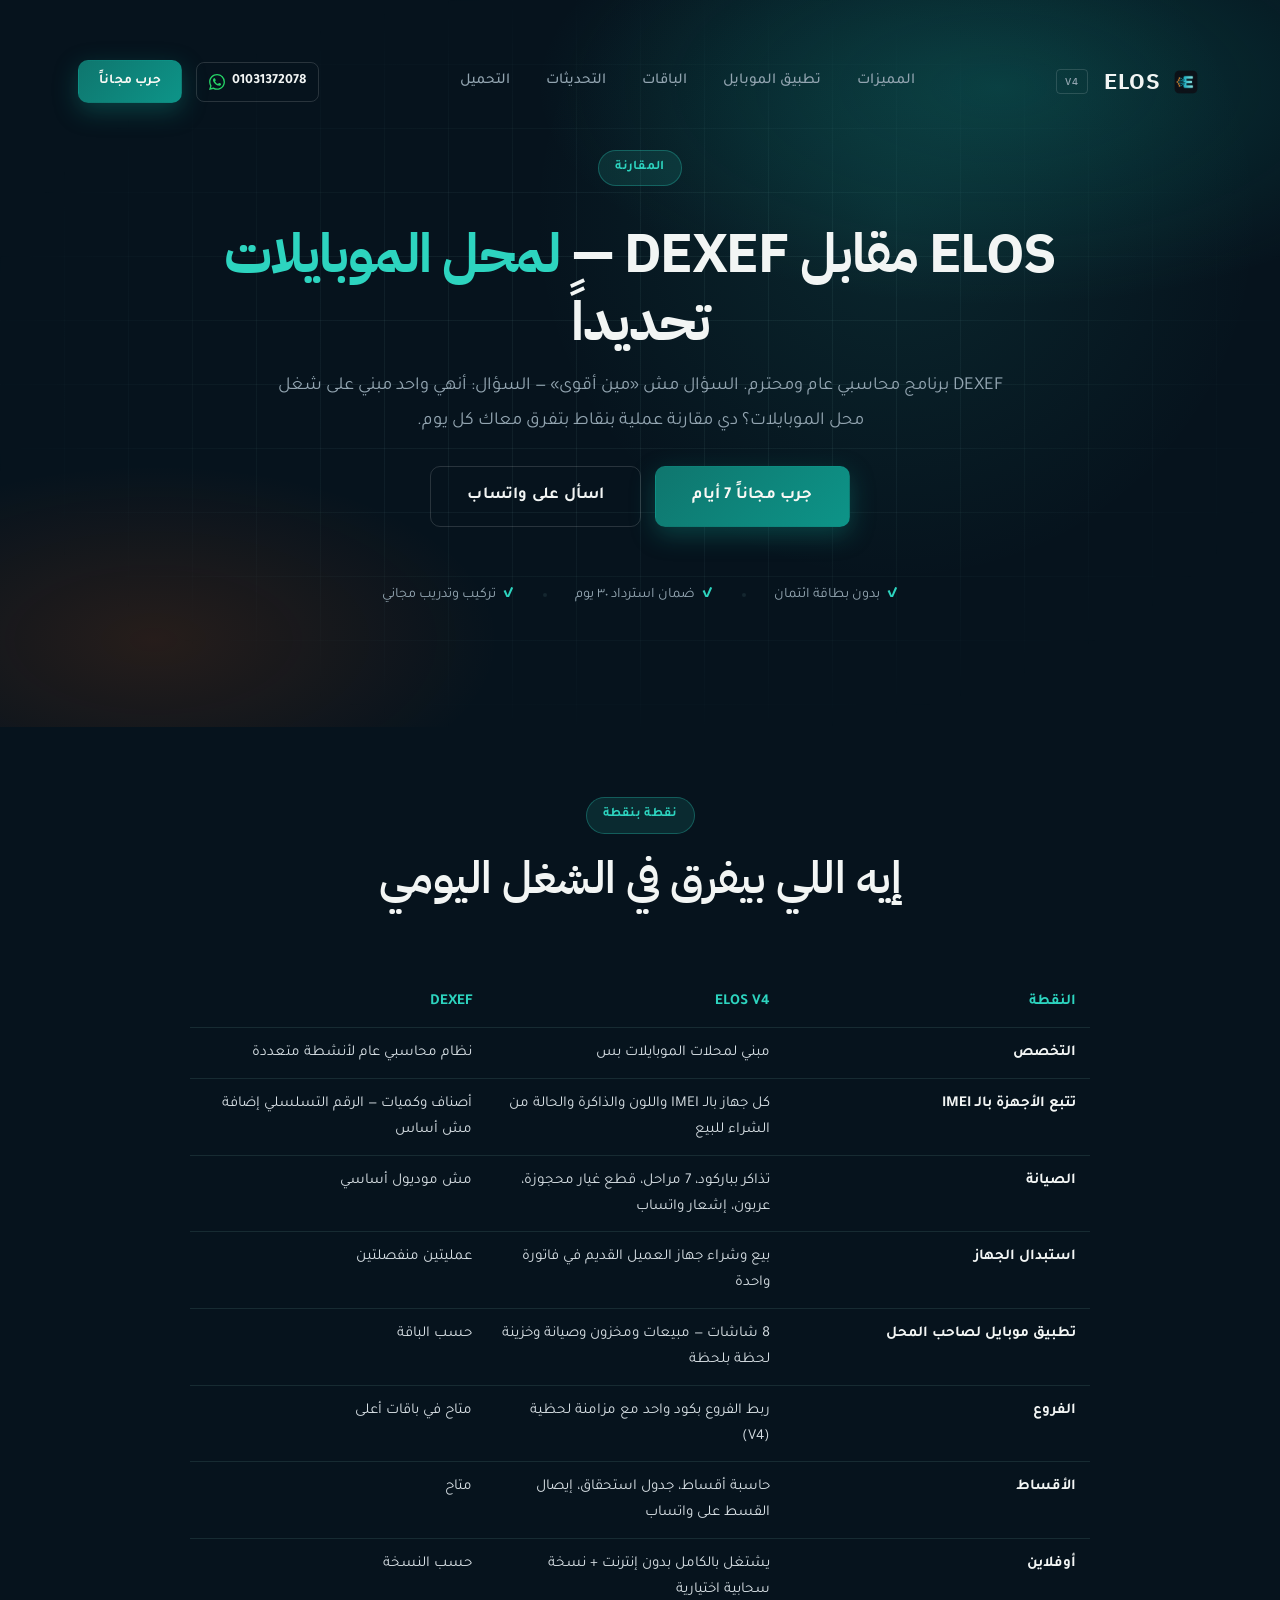
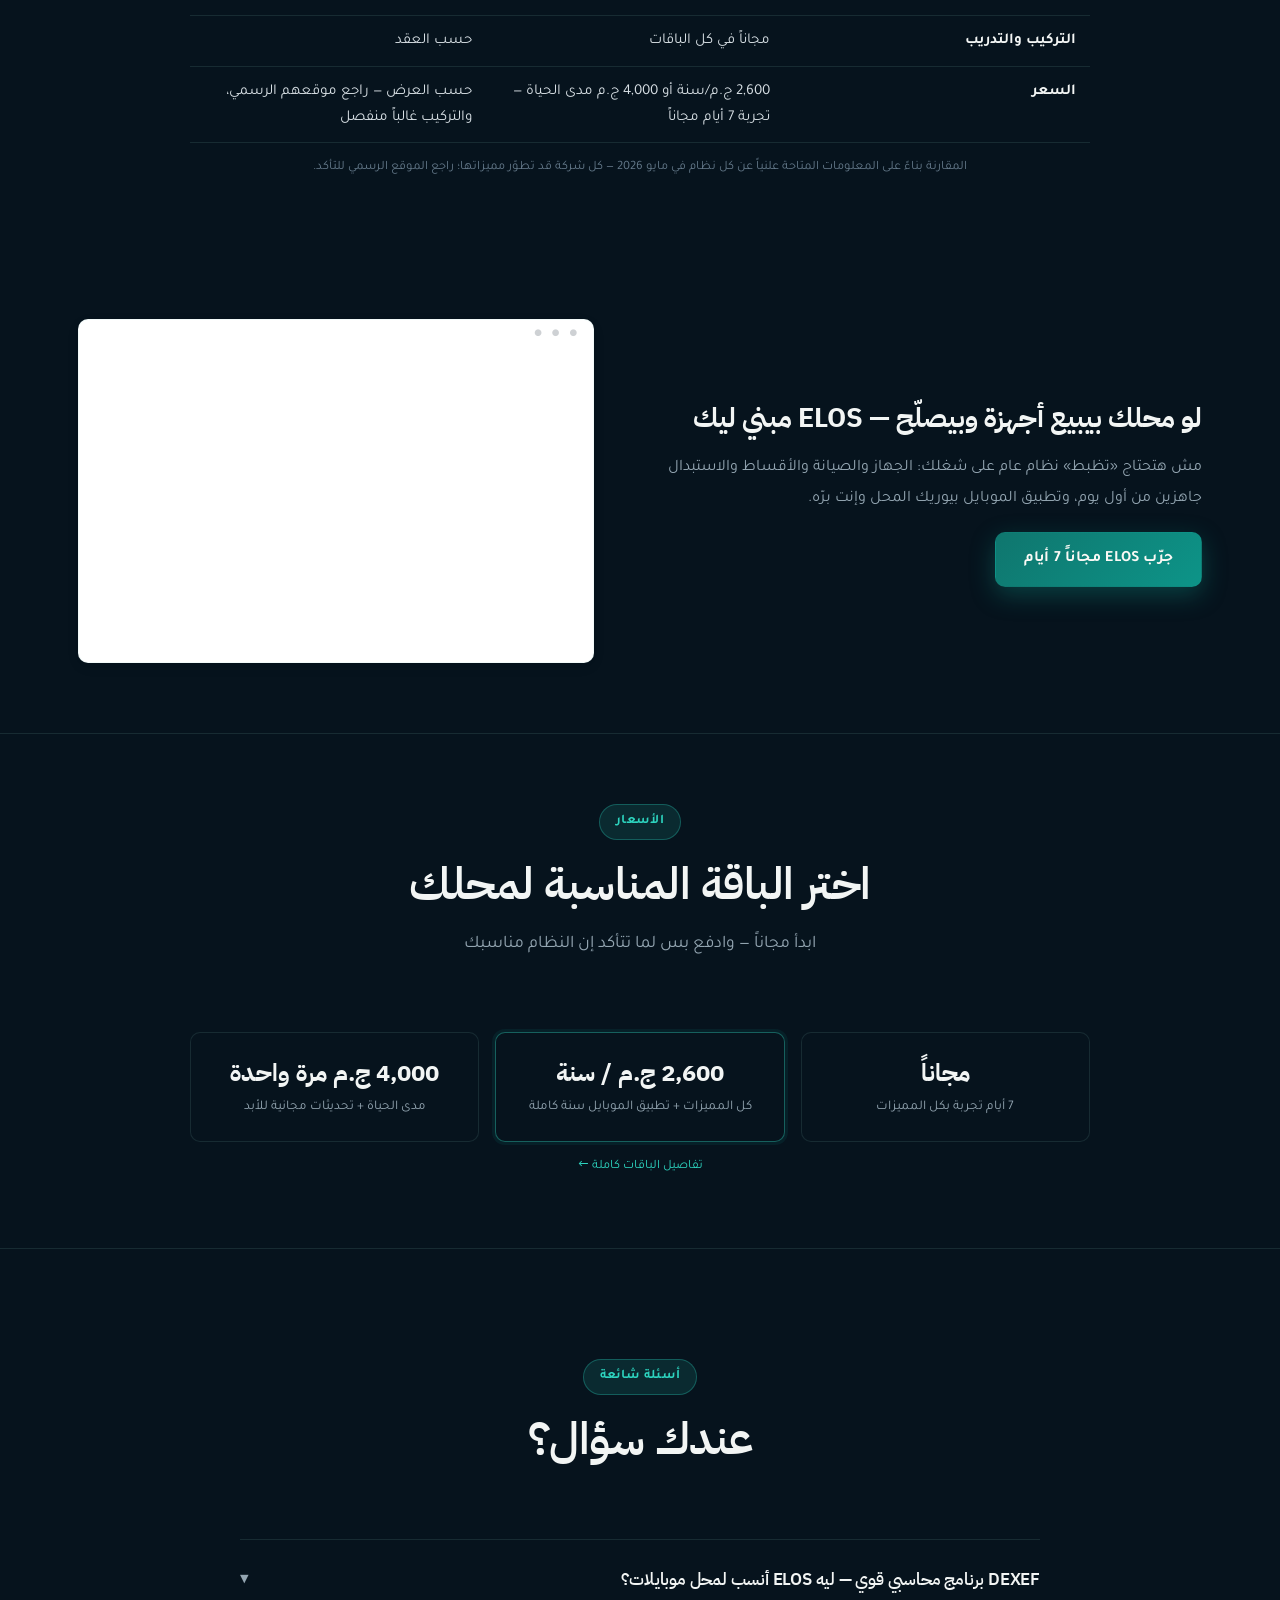
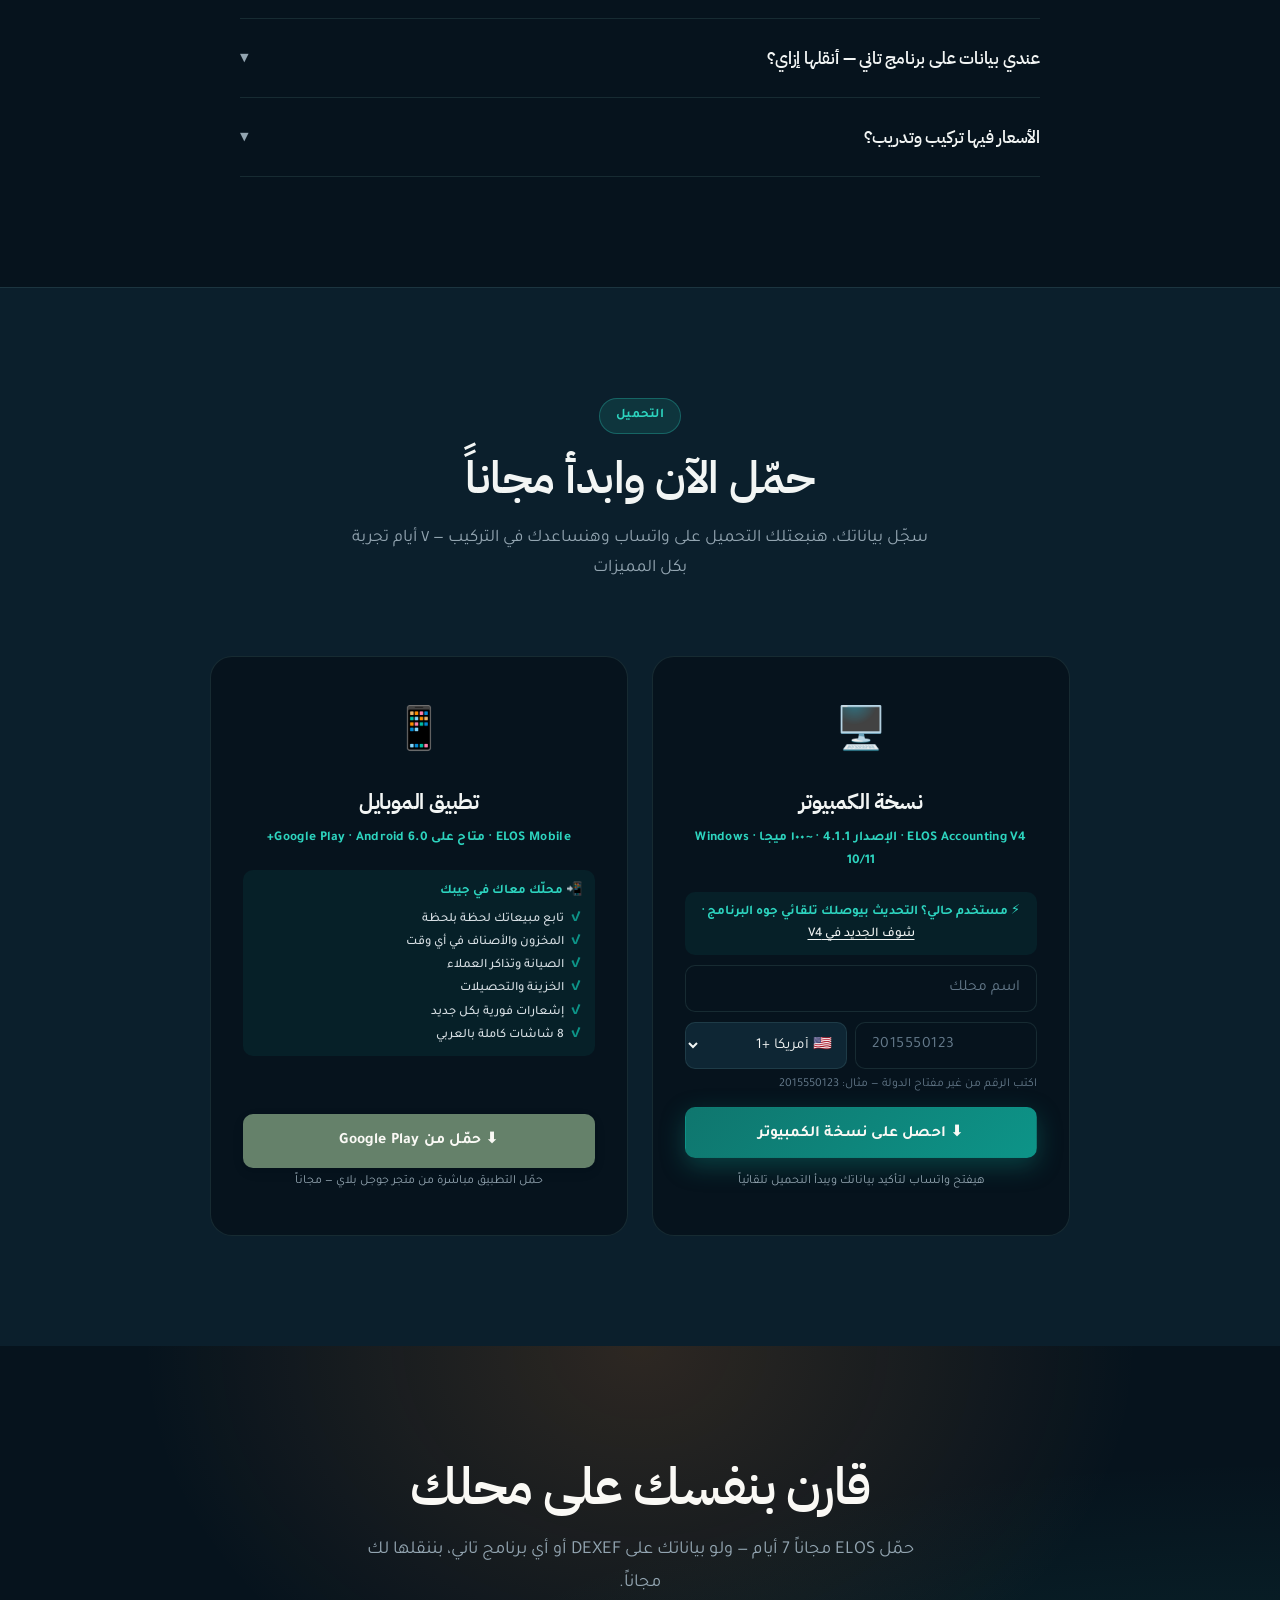
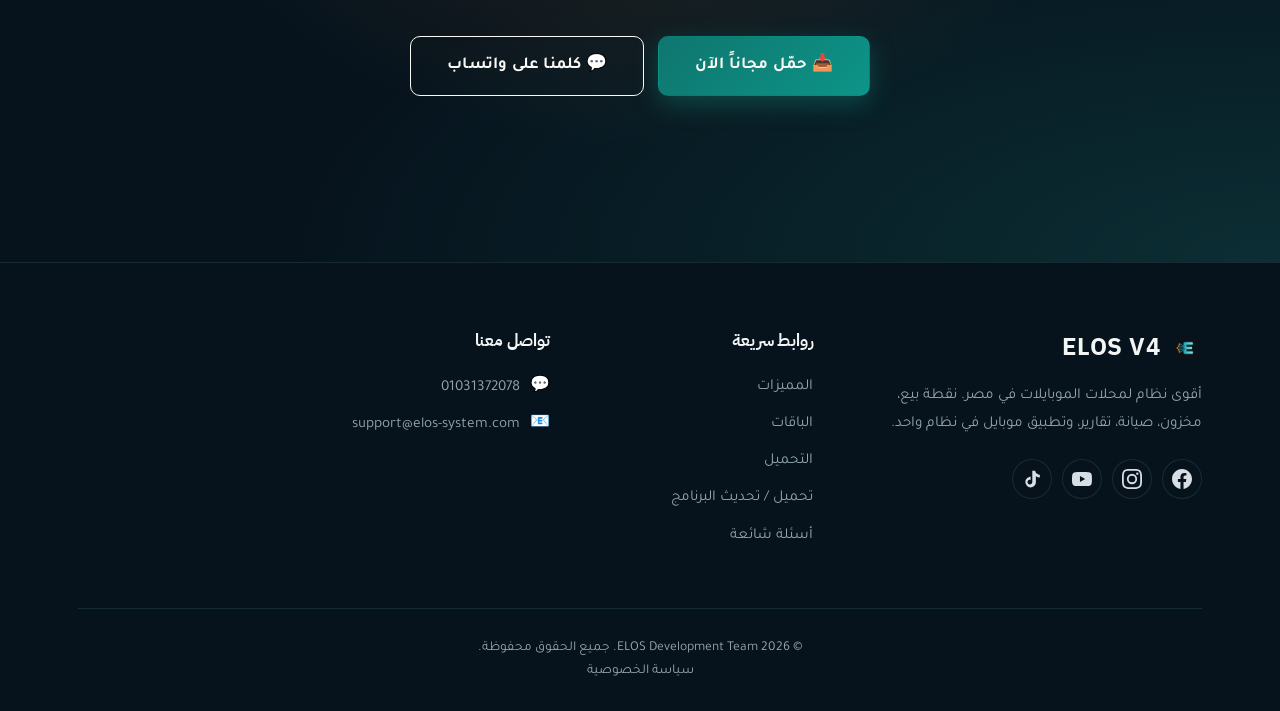
==== commit e8e71a92: "التحميل من Cloudflare R2 بدل ريليزات GitHub GitHub وقع 2026-11-08 والعملاء ماعرفوش يحمّلوا. لينكات 4" ====
--- a/elos-vs-dexef/index.html
+++ b/elos-vs-dexef/index.html
@@ -263,7 +263,7 @@
             <small>⚡ مستخدم حالي؟ التحديث بيوصلك تلقائي جوه البرنامج · <a href="/#whatsnew" data-track="download-whatsnew">شوف الجديد في V4</a></small>
           </div>
           <form data-lead-form data-platform="desktop"
-                data-download-url="https://github.com/ossama-tec/elos_website/releases/download/v4.0.7/ELOS-Accounting-V4-4.0.7-Setup.zip"
+                data-download-url="https://elos-downloads.ossama3abss.workers.dev/latest/windows"
                 class="lead-form">
             <div class="lead-fields">
               <input type="text" name="shop_name" placeholder="اسم محلك" required autocomplete="organization" aria-label="اسم محلك">
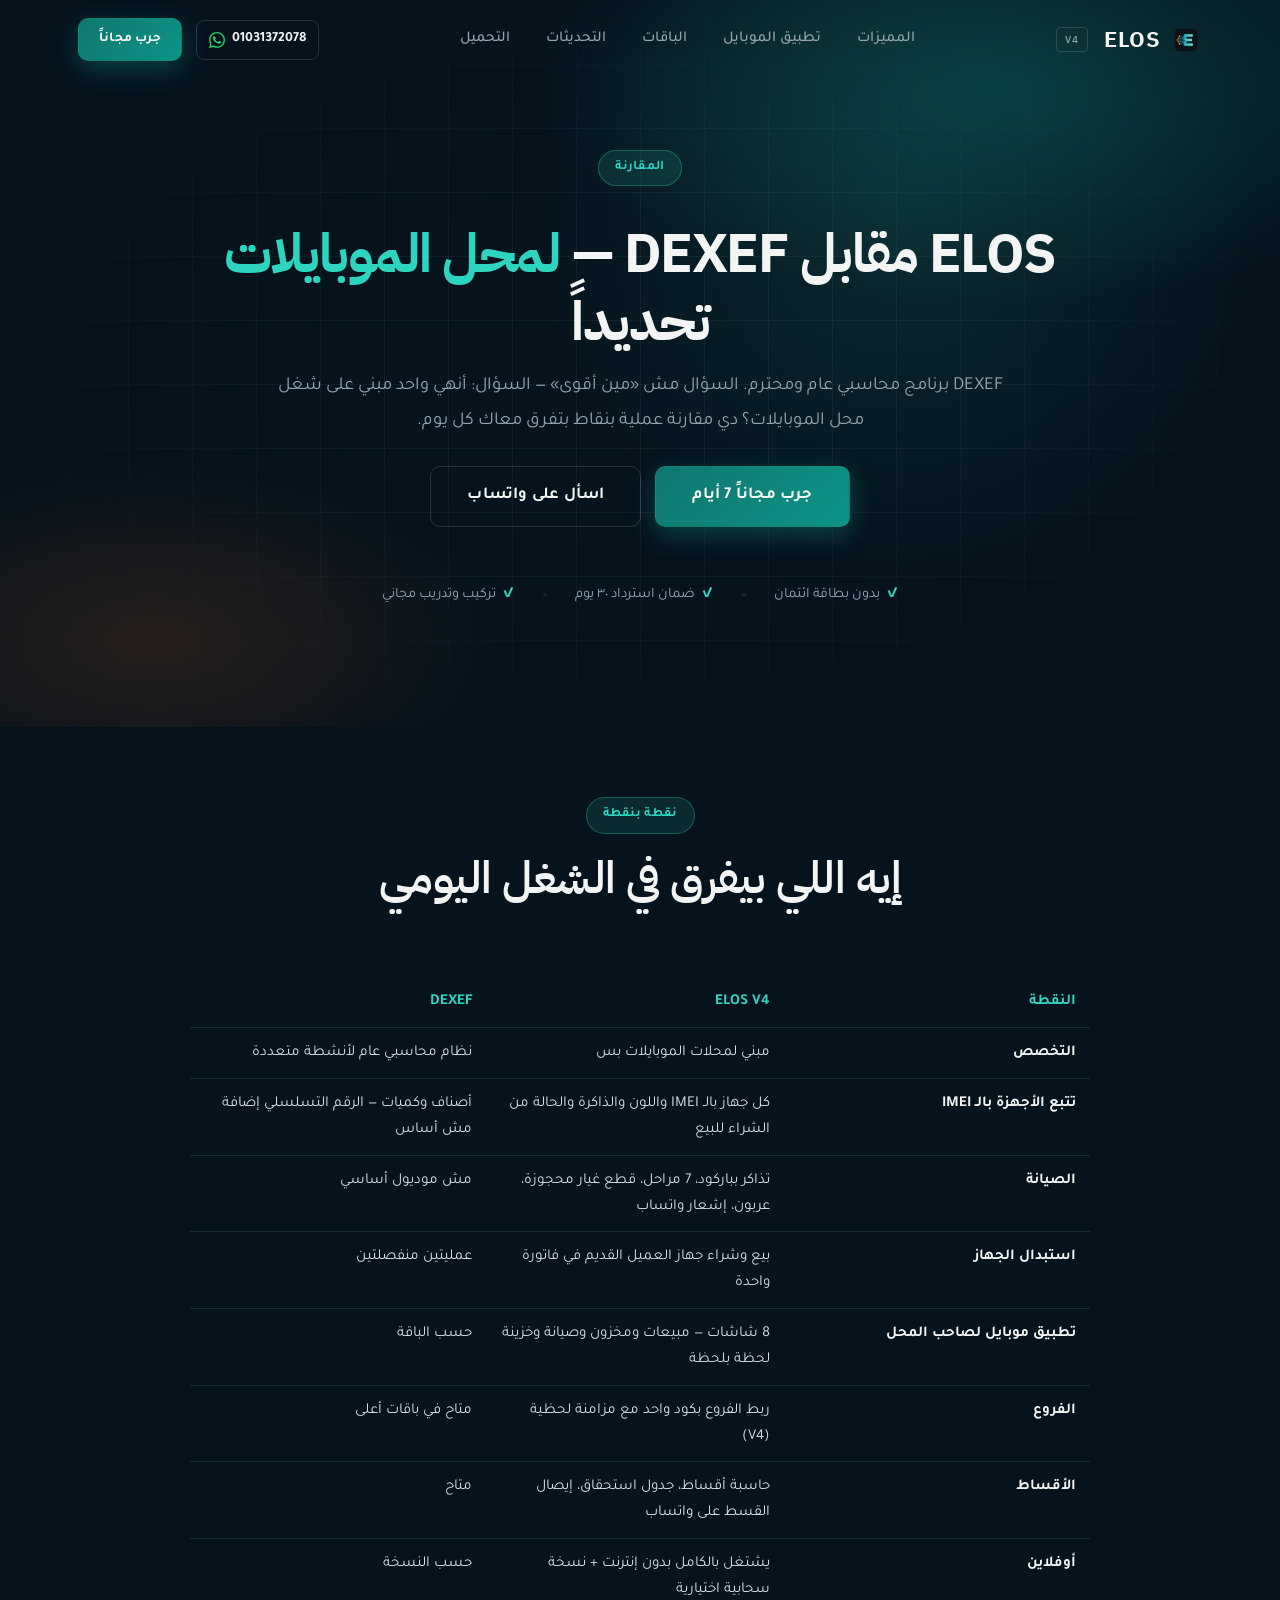
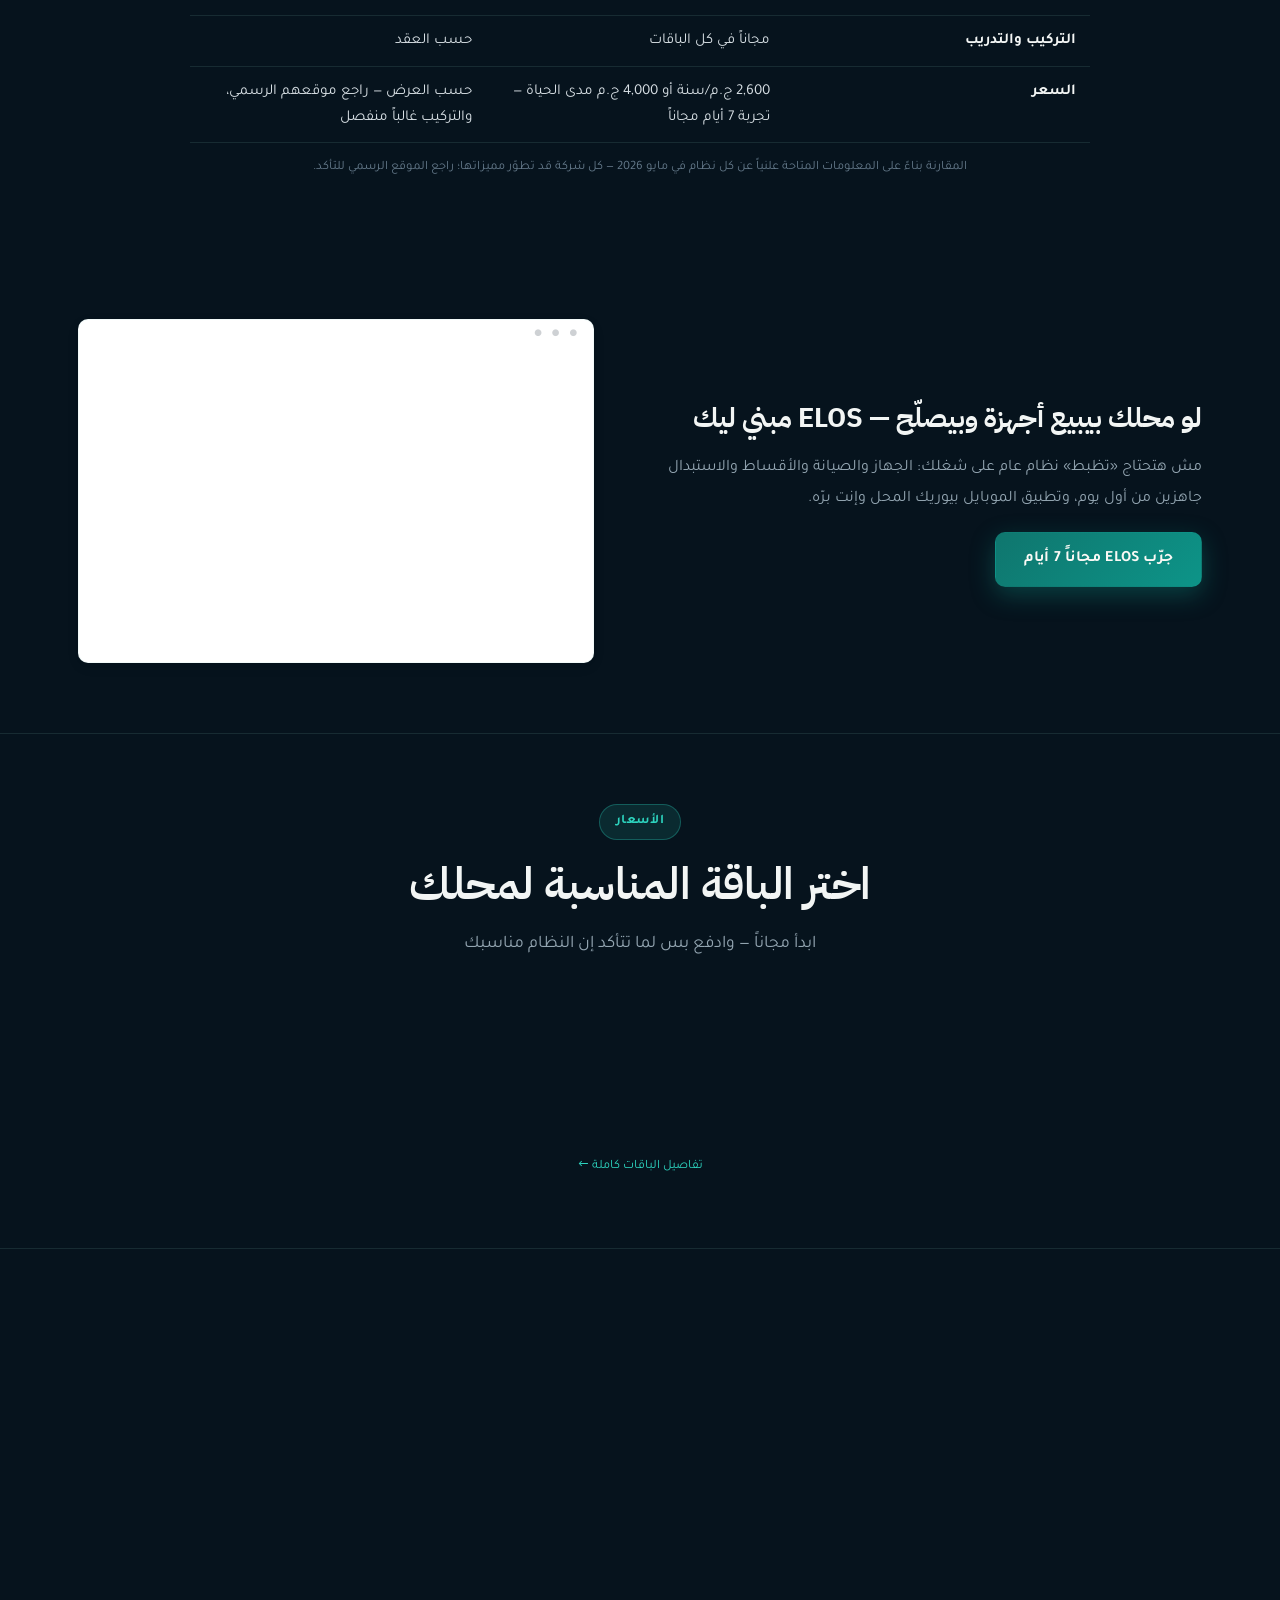
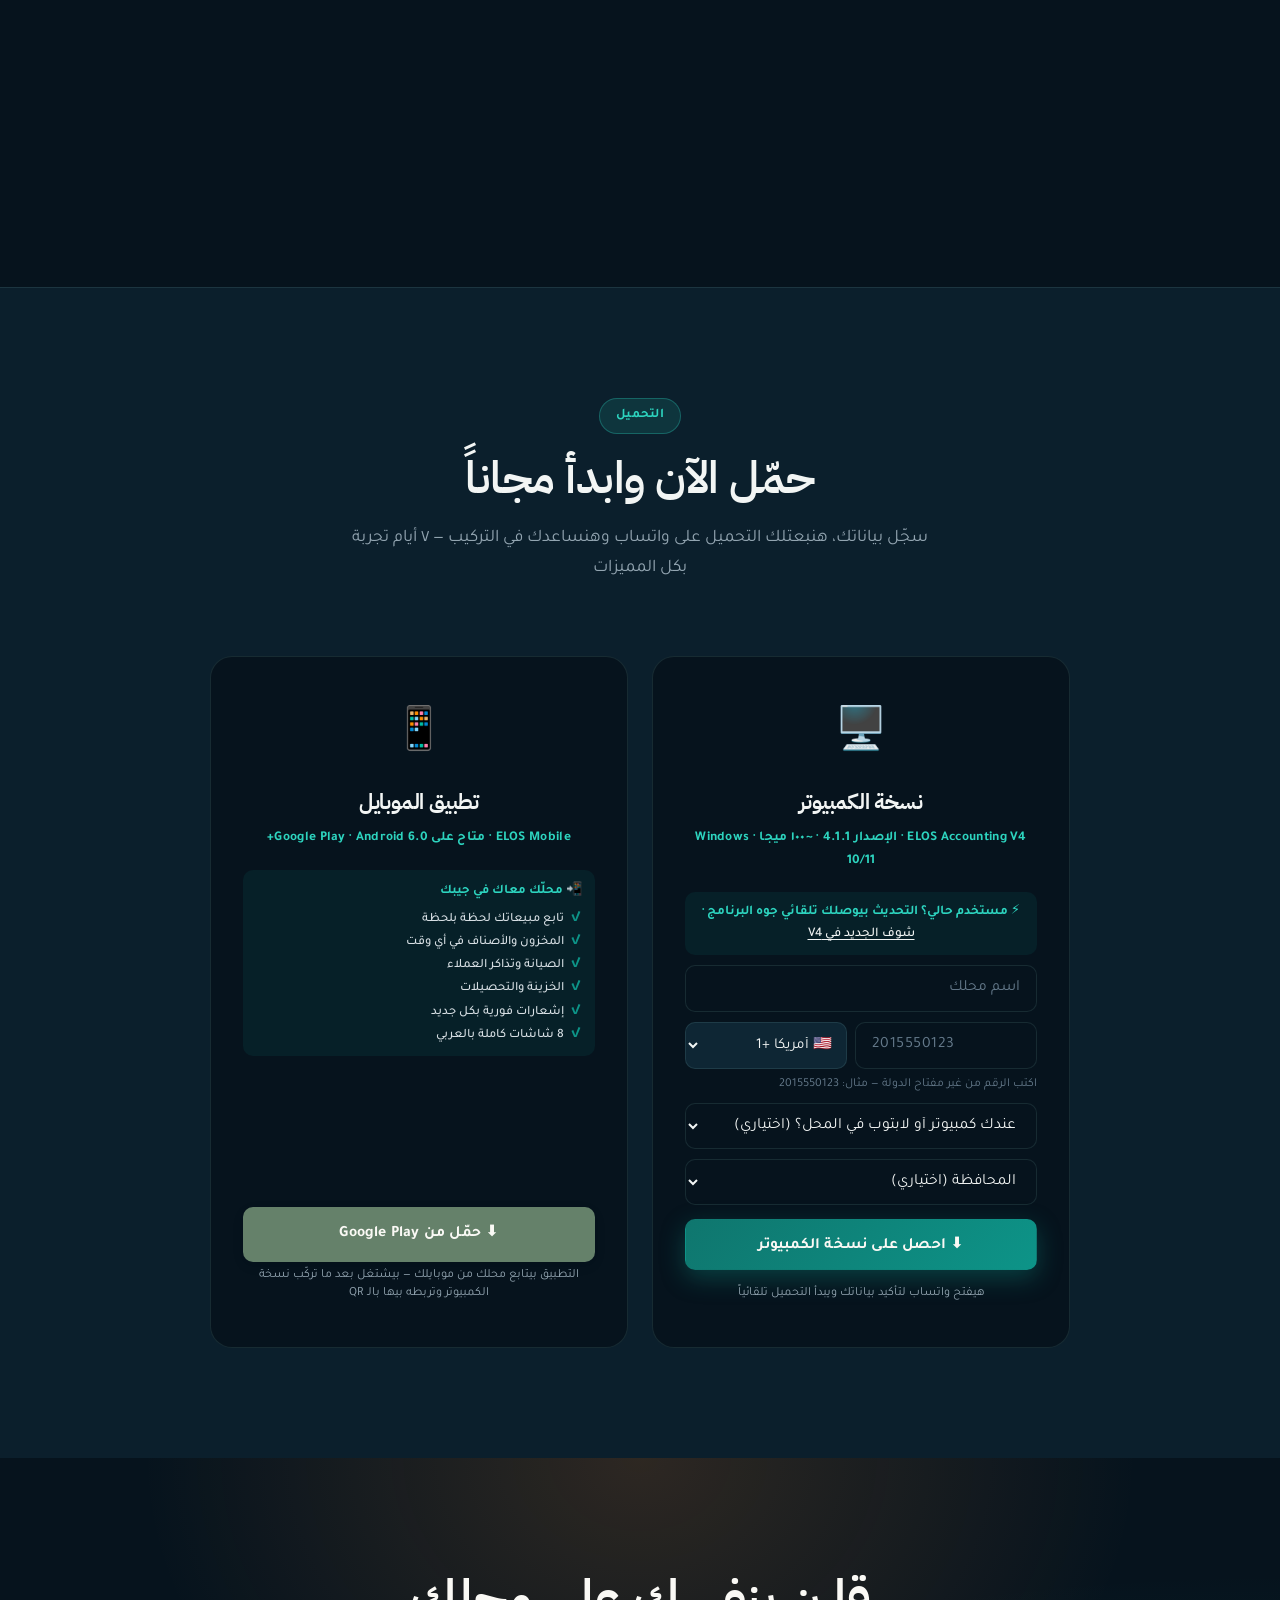
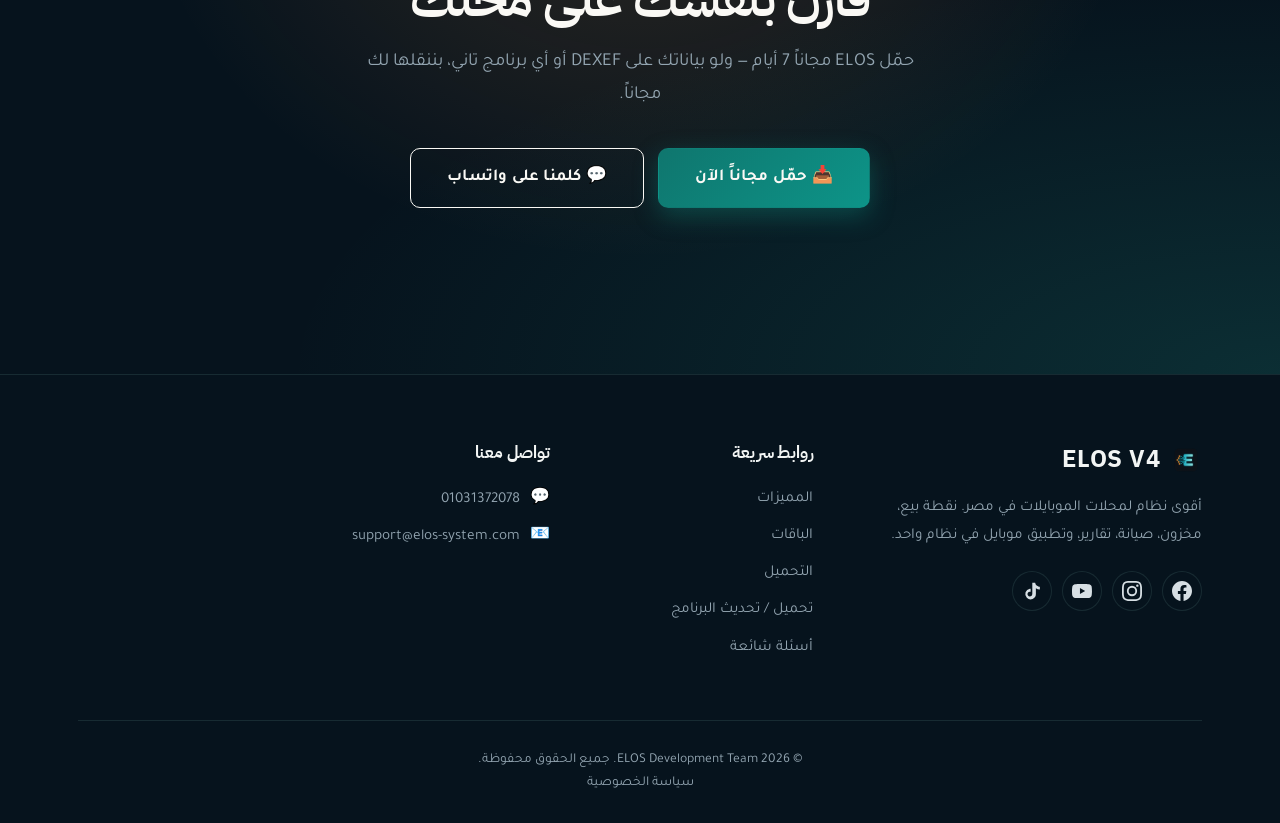
==== commit a546c37b: "صفحة الهبوط مكتفية بنفسها: الباقات كاملة وأسئلة زائر الموبايل جوه الصفحة - الناف والفوتر بقوا لينكات" ====
--- a/elos-vs-dexef/index.html
+++ b/elos-vs-dexef/index.html
@@ -89,10 +89,13 @@
     t.src=v;s=b.getElementsByTagName(e)[0];s.parentNode.insertBefore(t,s)}(window,
     document,'script','https://connect.facebook.net/en_US/fbevents.js');
     fbq('init', '2504885989955815');
+    fbq('init', '2896945414015167');
     fbq('track', 'PageView');
   </script>
   <noscript><img height="1" width="1" style="display:none"
     src="https://www.facebook.com/tr?id=2504885989955815&ev=PageView&noscript=1"/></noscript>
+  <noscript><img height="1" width="1" style="display:none"
+    src="https://www.facebook.com/tr?id=2896945414015167&ev=PageView&noscript=1"/></noscript>
   <!-- ════════ /TRACKING ════════ -->
   <script type="application/ld+json">
 {
@@ -274,6 +277,42 @@
                 <input type="tel" name="phone" placeholder="01012345678" required inputmode="tel" autocomplete="tel-national" aria-label="رقم واتساب" maxlength="20">
               </div>
               <small class="phone-hint">اكتب الرقم من غير مفتاح الدولة — مثال: 01012345678</small>
+              <select name="has_pc" class="lead-select" aria-label="عندك كمبيوتر أو لابتوب في المحل؟">
+                <option value="">عندك كمبيوتر أو لابتوب في المحل؟ (اختياري)</option>
+                <option value="yes">أيوه عندي</option>
+                <option value="no">لسه — هجيب</option>
+              </select>
+              <select name="gov" class="lead-select" aria-label="المحافظة">
+                <option value="">المحافظة (اختياري)</option>
+                <option>القاهرة</option>
+                <option>الجيزة</option>
+                <option>الإسكندرية</option>
+                <option>القليوبية</option>
+                <option>الدقهلية</option>
+                <option>الشرقية</option>
+                <option>الغربية</option>
+                <option>المنوفية</option>
+                <option>البحيرة</option>
+                <option>كفر الشيخ</option>
+                <option>دمياط</option>
+                <option>بورسعيد</option>
+                <option>الإسماعيلية</option>
+                <option>السويس</option>
+                <option>الفيوم</option>
+                <option>بني سويف</option>
+                <option>المنيا</option>
+                <option>أسيوط</option>
+                <option>سوهاج</option>
+                <option>قنا</option>
+                <option>الأقصر</option>
+                <option>أسوان</option>
+                <option>البحر الأحمر</option>
+                <option>الوادي الجديد</option>
+                <option>مطروح</option>
+                <option>شمال سيناء</option>
+                <option>جنوب سيناء</option>
+                <option>خارج مصر</option>
+              </select>
               <input type="text" name="website" class="hp-field" tabindex="-1" autocomplete="off" aria-hidden="true">
               <small class="lead-error" role="alert" hidden></small>
               <button type="submit" class="btn btn-primary" data-track="lead-desktop">⬇️ احصل على نسخة الكمبيوتر</button>
@@ -307,7 +346,7 @@
              target="_blank" rel="noopener"
              class="btn btn-green"
              data-track="play-store-mobile">⬇️ حمّل من Google Play</a>
-          <small class="lead-note">حمّل التطبيق مباشرة من متجر جوجل بلاي — مجاناً</small>
+          <small class="lead-note">التطبيق بيتابع محلك من موبايلك — بيشتغل بعد ما تركّب نسخة الكمبيوتر وتربطه بيها بالـ QR</small>
         </div>
 
       </div>
--- a/css/style.css
+++ b/css/style.css
@@ -106,7 +106,9 @@
    NAVIGATION
    ======================================== */
 /* ── V3.1 Announcement Bar ── */
-body { --announce-h: 42px; }
+/* المسافة دي للشريط بس — الصفحات اللي مافيهاش شريط (صفحات الهبوط وغيرها) كانت بتسيب 42px فاضيين فوق الناف */
+body { --announce-h: 0px; }
+body.has-announce { --announce-h: 42px; }
 body.announce-off { --announce-h: 0px; }
 
 .announce-bar {
@@ -2522,6 +2524,24 @@
   box-shadow: 0 0 0 3px var(--coral-soft);
 }
 .lead-fields .cc-select option { background: var(--stone-soft); color: var(--ink); }
+.lead-fields .lead-select {
+  width: 100%;
+  padding: 13px 16px;
+  border: 1.5px solid var(--stone);
+  border-radius: var(--radius-sm);
+  font-family: var(--body);
+  font-size: 0.98rem;
+  color: var(--ink);
+  background: var(--ivory);
+  direction: rtl;
+  cursor: pointer;
+}
+.lead-fields .lead-select:focus {
+  outline: none;
+  border-color: var(--coral);
+  box-shadow: 0 0 0 3px var(--coral-soft);
+}
+.lead-fields .lead-select option { background: var(--ivory); color: var(--ink); }
 .phone-hint {
   display: block;
   font-size: 0.76rem;
@@ -2557,8 +2577,11 @@
 }
 .lead-form { position: relative; }
 
-/* على الموبايل: تطبيق الموبايل الأول (معظم عملاء الإعلانات بيبدأوا بيه) */
-body.dev-mobile .download-card--mobile { order: -1; }
+/* على الموبايل: فورم التسجيل الأول. كارت Play قبله كان بيودّي زوار الإعلانات للمتجر من غير ما
+   يتسجلوا ليد، والتطبيق مابيشتغلش من غير نسخة الكمبيوتر. التطبيق أندرويد بس فالكارت بيتخفى على iOS. */
+body.dev-mobile .download-card--mobile .download-changelog,
+body.dev-mobile .download-card--desktop .download-changelog--compact { display: none; }
+body.dev-ios .download-card--mobile { display: none; }
 
 .lead-note {
   display: block;
@@ -3119,3 +3142,28 @@
   background: none; border: 0; color: var(--teal-bright); font: inherit; font-weight: 700;
   cursor: pointer; text-decoration: underline; text-underline-offset: 3px; padding: 0;
 }
+
+/* ── زرار التجربة الثابت تحت على الموبايل (صفحات الهبوط) ──
+   بيظهر بعد ما زراير الهيرو تطلع برّه الشاشة، وبيستخبى لما فورم التحميل يبان.
+   من غير JS بيفضل مخفي (مايغطيش حاجة). */
+.sticky-cta { display: none; }
+@media (max-width: 768px) {
+  .sticky-cta {
+    display: block;
+    position: fixed;
+    inset-inline: 0;
+    bottom: var(--sticky-cta-offset, 0px);
+    z-index: 1100;
+    padding: 10px 16px;
+    padding-bottom: max(10px, env(safe-area-inset-bottom));
+    background: rgba(6, 19, 29, 0.94);
+    border-top: 1px solid var(--glass-dark-brd);
+    backdrop-filter: blur(10px);
+    -webkit-backdrop-filter: blur(10px);
+    transform: translateY(110%);
+    transition: transform 0.25s var(--ease), bottom 0.25s var(--ease);
+  }
+  .sticky-cta.is-on { transform: translateY(0); }
+  .sticky-cta .btn { width: 100%; padding: 12px 18px; }
+  body.has-sticky-cta .footer { padding-bottom: 84px; }
+}
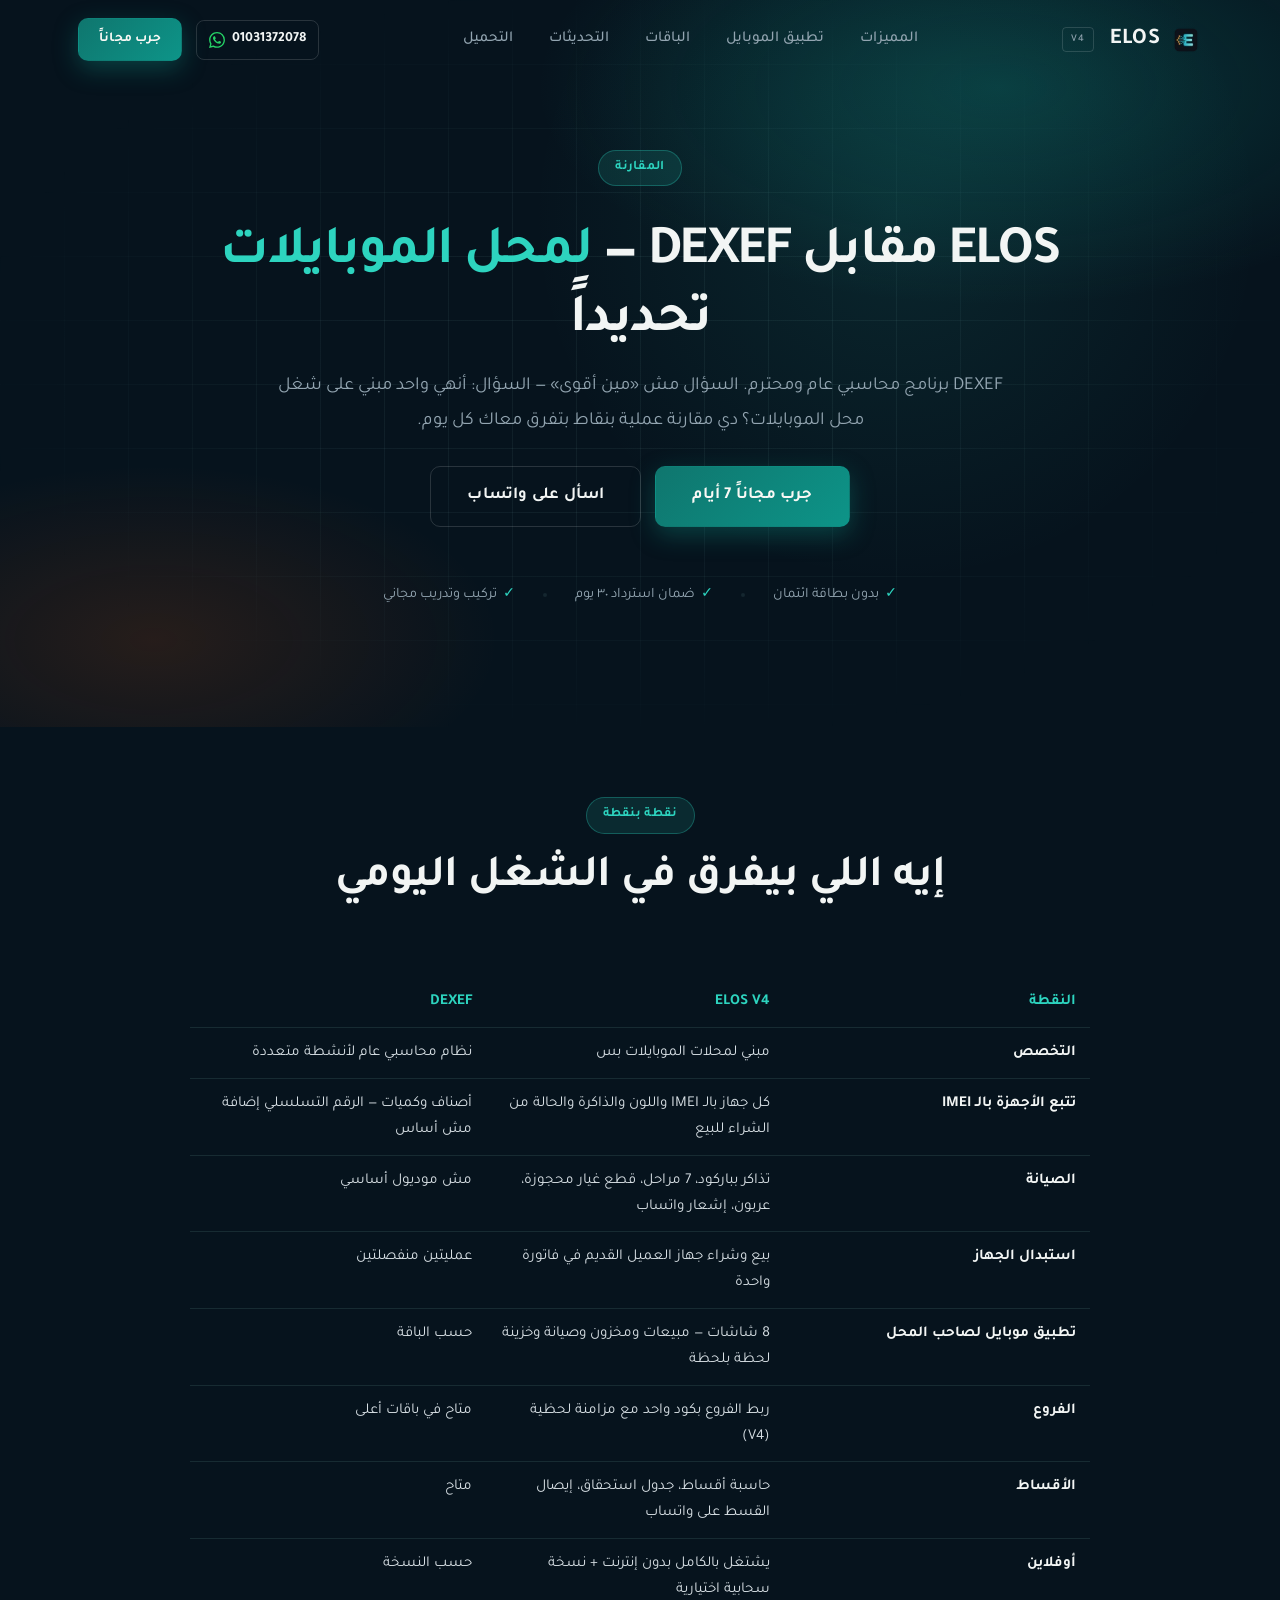
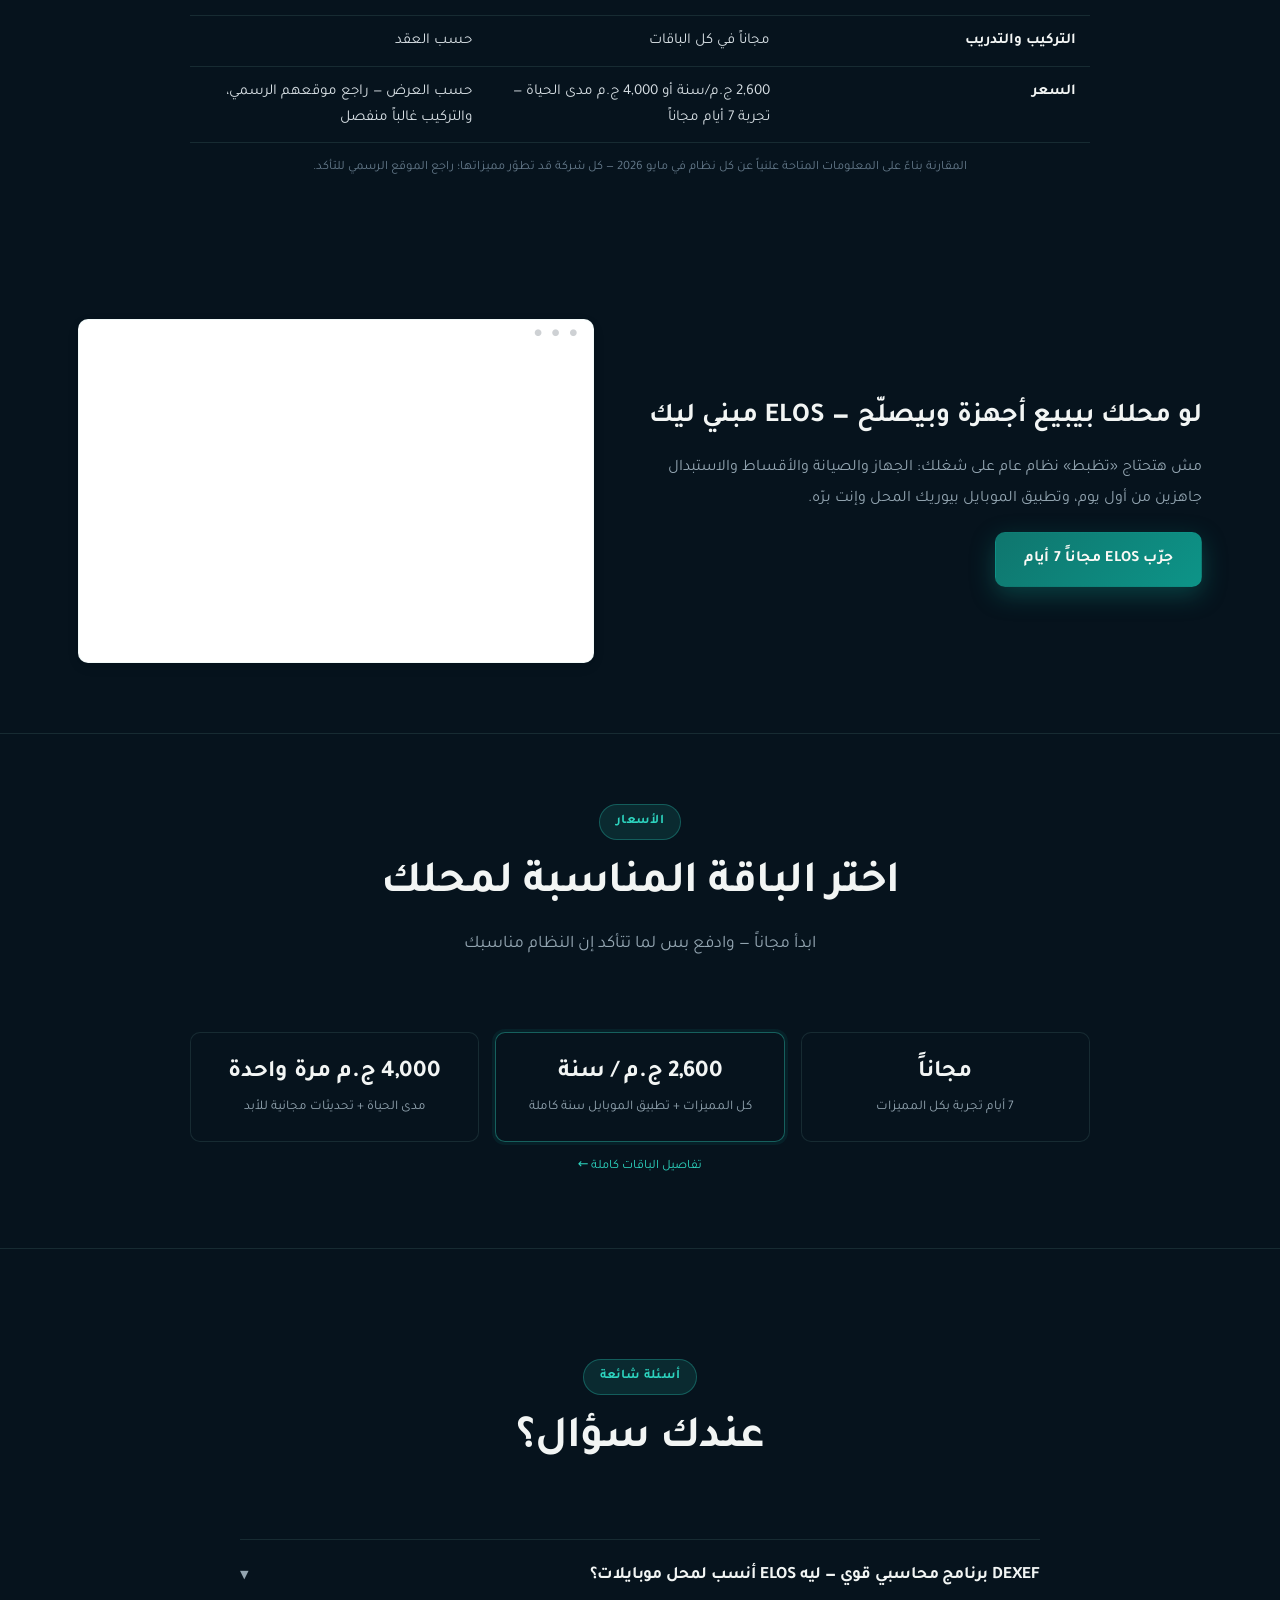
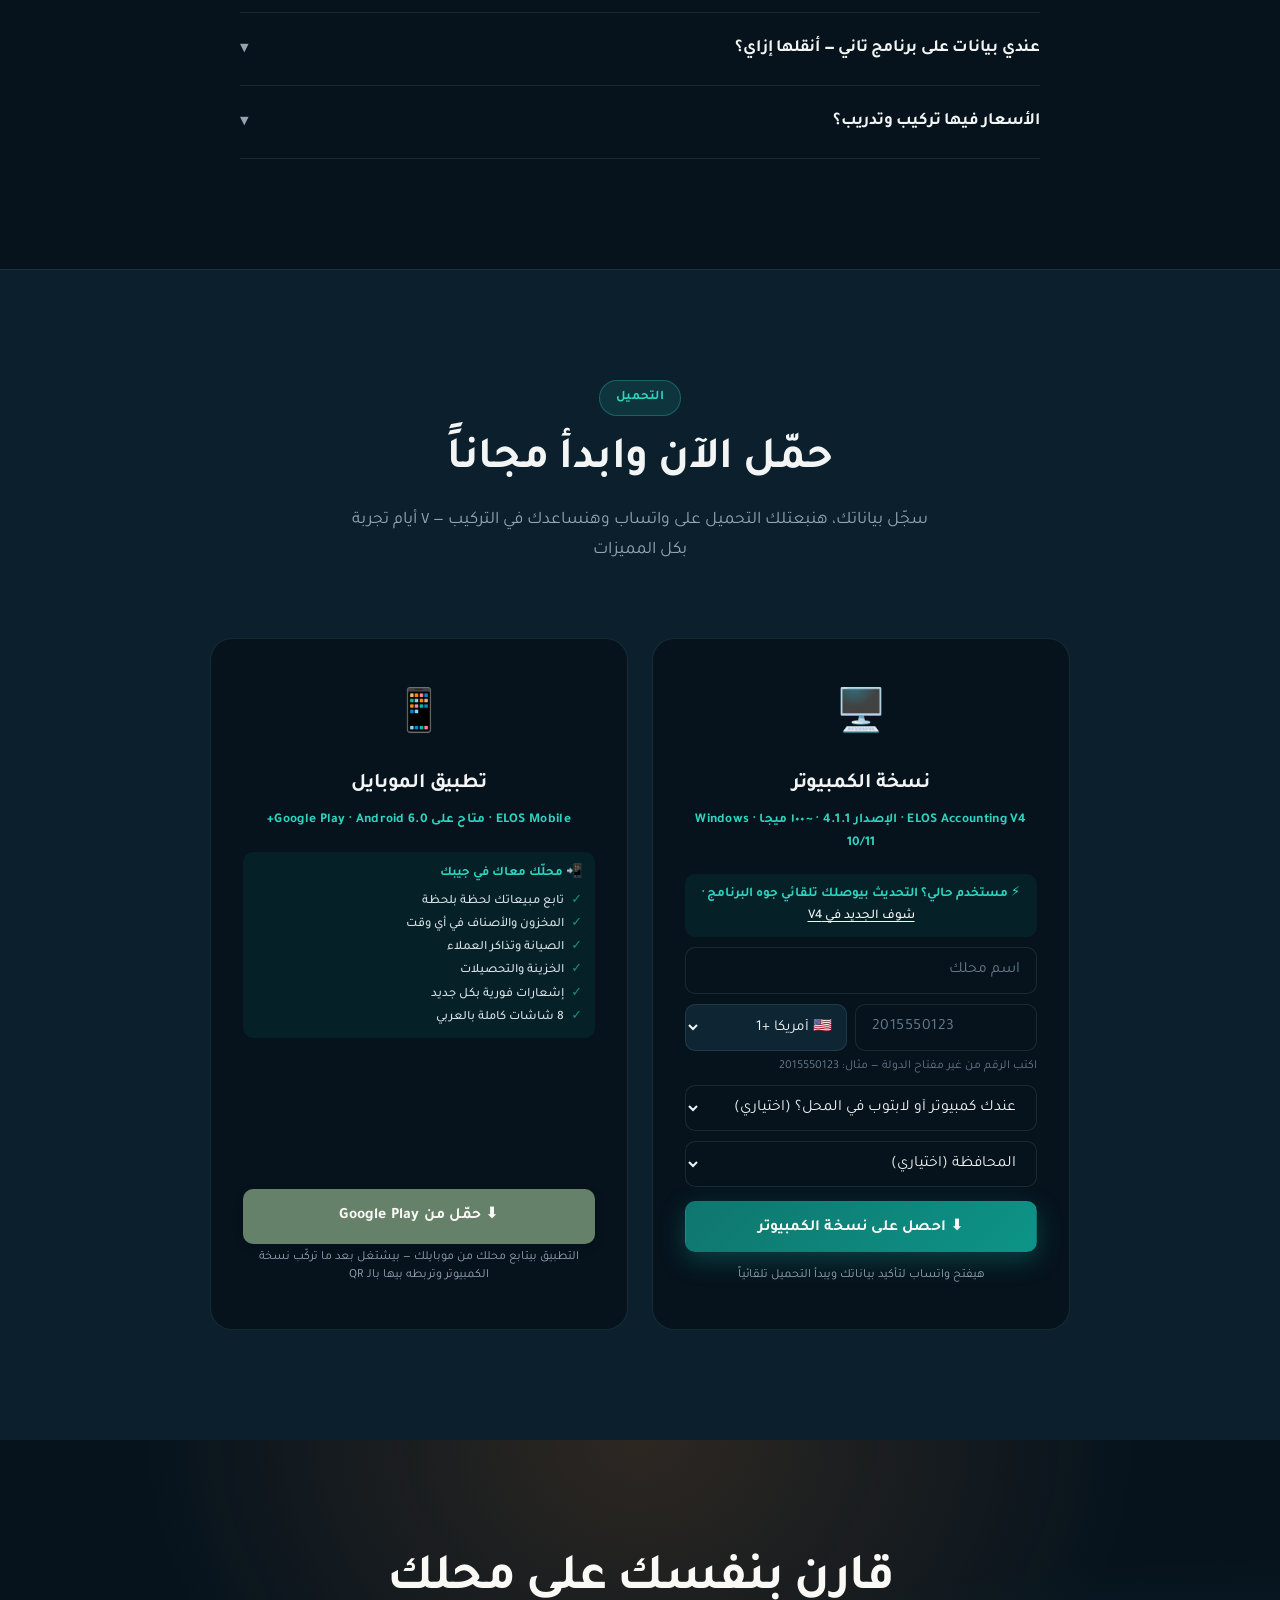
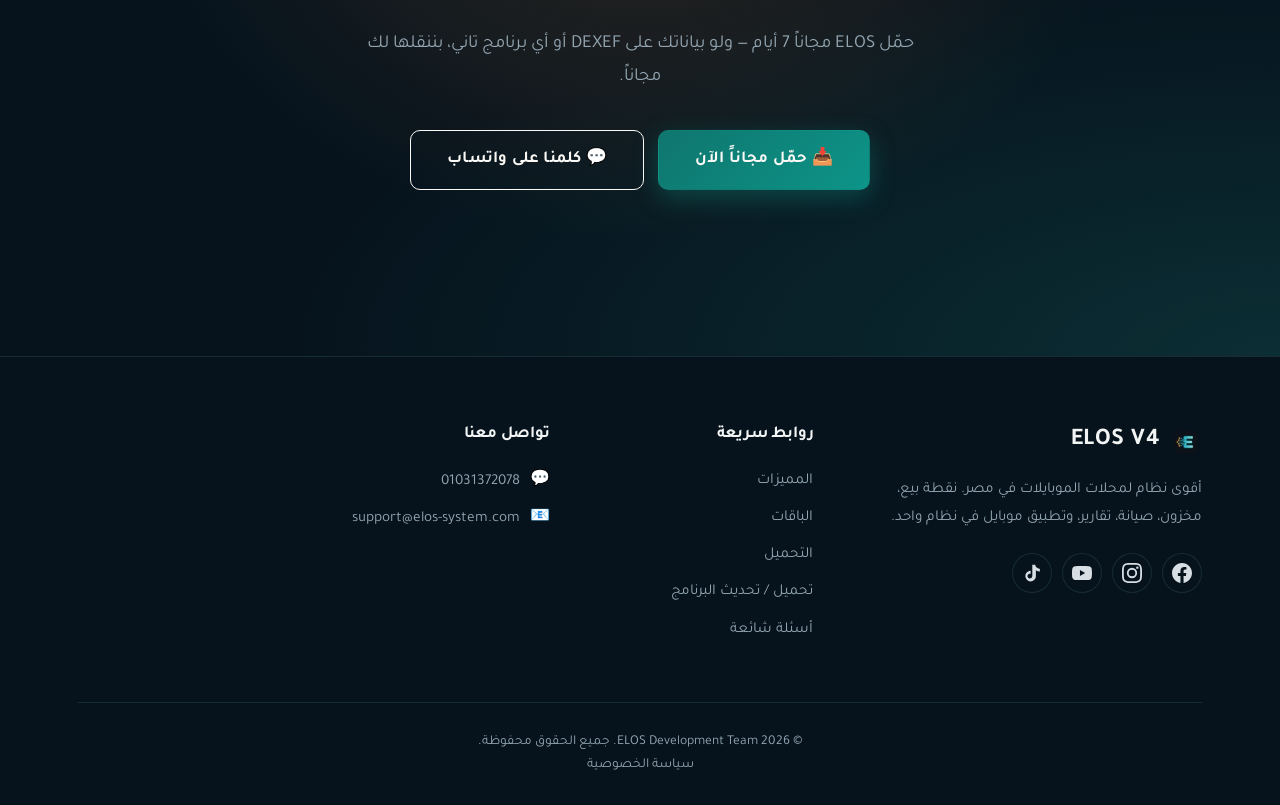
==== commit 603d4dd1: "سرعة الموقع: خط واحد مستضاف عندنا، لوجو 1KB، شيل CSS ميت، والمحتوى يظهر لو الـJS وقع - الخطوط: Tajaw" ====
--- a/elos-vs-dexef/index.html
+++ b/elos-vs-dexef/index.html
@@ -22,9 +22,8 @@
   <meta name="twitter:image" content="https://elos-system.com/assets/og-cover.jpg">
   <link rel="icon" type="image/png" href="/assets/favicon.png">
   <link rel="apple-touch-icon" href="/assets/favicon.png">
-  <link rel="preconnect" href="https://fonts.googleapis.com">
-  <link rel="preconnect" href="https://fonts.gstatic.com" crossorigin>
-  <link rel="stylesheet" href="https://fonts.googleapis.com/css2?family=IBM+Plex+Sans+Arabic:wght@400;500;600;700&family=Tajawal:wght@400;500;700;800&display=swap">
+  <link rel="preload" href="/fonts/tajawal-400-arabic.woff2" as="font" type="font/woff2" crossorigin>
+  <link rel="preload" href="/fonts/tajawal-700-arabic.woff2" as="font" type="font/woff2" crossorigin>
   <link rel="stylesheet" href="/css/style.css">
   <style>
     /* صفحات الهبوط — تعتمد على style.css وبتضيف بس اللي ناقص */
@@ -134,7 +133,7 @@
   <div class="mobile-overlay"></div>
   <nav class="navbar scrolled">
     <div class="container">
-      <a href="/" class="nav-logo"><img src="/assets/favicon.png" alt="ELOS" class="nav-logo-icon"> ELOS <span>V4</span></a>
+      <a href="/" class="nav-logo"><img src="/assets/logo-64.webp" alt="ELOS" class="nav-logo-icon" width="32" height="32"> ELOS <span>V4</span></a>
       <ul class="nav-links">
         <li><a href="/#features">المميزات</a></li>
         <li><a href="/#mobile-app">تطبيق الموبايل</a></li>
@@ -368,7 +367,7 @@
       <div class="footer-grid">
         <div class="footer-brand">
           <div class="footer-logo">
-            <img src="/assets/favicon.png" alt="ELOS" class="footer-logo-icon">
+            <img src="/assets/logo-64.webp" alt="ELOS" class="footer-logo-icon" width="32" height="32">
             ELOS V4
           </div>
           <p>أقوى نظام لمحلات الموبايلات في مصر. نقطة بيع، مخزون، صيانة، تقارير، وتطبيق موبايل في نظام واحد.</p>
--- a/css/style.css
+++ b/css/style.css
@@ -2,6 +2,15 @@
    ELOS Accounting — Marketing Website
    Anthropic-inspired editorial light theme
    ======================================== */
+
+/* خط واحد (Tajawal) بـ3 أوزان، مستضاف على الموقع نفسه — بدل خطين × 4 أوزان من Google Fonts.
+   600 بيتعرض 700 و800 بيتعرض 700. الملفات في /fonts (subsets عربي + لاتيني زي جوجل بالظبط). */
+@font-face { font-family: 'Tajawal'; font-style: normal; font-weight: 400; font-display: swap; src: url(../fonts/tajawal-400-arabic.woff2) format('woff2'); unicode-range: U+0600-06FF, U+0750-077F, U+0870-0891, U+0897-08E1, U+08E3-08FF, U+200C-200E, U+2010-2011, U+204F, U+2E41, U+FB50-FDFF, U+FE70-FE74, U+FE76-FEFC, U+102E0-102FB, U+10E60-10E7E, U+10EC2-10EC7, U+10EC9-10EEE, U+10EF0-10EFF, U+1EE00-1EE03, U+1EE05-1EE1F, U+1EE21-1EE22, U+1EE24, U+1EE27, U+1EE29-1EE32, U+1EE34-1EE37, U+1EE39, U+1EE3B, U+1EE42, U+1EE47, U+1EE49, U+1EE4B, U+1EE4D-1EE4F, U+1EE51-1EE52, U+1EE54, U+1EE57, U+1EE59, U+1EE5B, U+1EE5D, U+1EE5F, U+1EE61-1EE62, U+1EE64, U+1EE67-1EE6A, U+1EE6C-1EE72, U+1EE74-1EE77, U+1EE79-1EE7C, U+1EE7E, U+1EE80-1EE89, U+1EE8B-1EE9B, U+1EEA1-1EEA3, U+1EEA5-1EEA9, U+1EEAB-1EEBB, U+1EEF0-1EEF1; }
+@font-face { font-family: 'Tajawal'; font-style: normal; font-weight: 400; font-display: swap; src: url(../fonts/tajawal-400-latin.woff2) format('woff2'); unicode-range: U+0000-00FF, U+0131, U+0152-0153, U+02BB-02BC, U+02C6, U+02DA, U+02DC, U+0304, U+0308, U+0329, U+2000-206F, U+20AC, U+2122, U+2191, U+2193, U+2212, U+2215, U+FEFF, U+FFFD; }
+@font-face { font-family: 'Tajawal'; font-style: normal; font-weight: 500; font-display: swap; src: url(../fonts/tajawal-500-arabic.woff2) format('woff2'); unicode-range: U+0600-06FF, U+0750-077F, U+0870-0891, U+0897-08E1, U+08E3-08FF, U+200C-200E, U+2010-2011, U+204F, U+2E41, U+FB50-FDFF, U+FE70-FE74, U+FE76-FEFC, U+102E0-102FB, U+10E60-10E7E, U+10EC2-10EC7, U+10EC9-10EEE, U+10EF0-10EFF, U+1EE00-1EE03, U+1EE05-1EE1F, U+1EE21-1EE22, U+1EE24, U+1EE27, U+1EE29-1EE32, U+1EE34-1EE37, U+1EE39, U+1EE3B, U+1EE42, U+1EE47, U+1EE49, U+1EE4B, U+1EE4D-1EE4F, U+1EE51-1EE52, U+1EE54, U+1EE57, U+1EE59, U+1EE5B, U+1EE5D, U+1EE5F, U+1EE61-1EE62, U+1EE64, U+1EE67-1EE6A, U+1EE6C-1EE72, U+1EE74-1EE77, U+1EE79-1EE7C, U+1EE7E, U+1EE80-1EE89, U+1EE8B-1EE9B, U+1EEA1-1EEA3, U+1EEA5-1EEA9, U+1EEAB-1EEBB, U+1EEF0-1EEF1; }
+@font-face { font-family: 'Tajawal'; font-style: normal; font-weight: 500; font-display: swap; src: url(../fonts/tajawal-500-latin.woff2) format('woff2'); unicode-range: U+0000-00FF, U+0131, U+0152-0153, U+02BB-02BC, U+02C6, U+02DA, U+02DC, U+0304, U+0308, U+0329, U+2000-206F, U+20AC, U+2122, U+2191, U+2193, U+2212, U+2215, U+FEFF, U+FFFD; }
+@font-face { font-family: 'Tajawal'; font-style: normal; font-weight: 700; font-display: swap; src: url(../fonts/tajawal-700-arabic.woff2) format('woff2'); unicode-range: U+0600-06FF, U+0750-077F, U+0870-0891, U+0897-08E1, U+08E3-08FF, U+200C-200E, U+2010-2011, U+204F, U+2E41, U+FB50-FDFF, U+FE70-FE74, U+FE76-FEFC, U+102E0-102FB, U+10E60-10E7E, U+10EC2-10EC7, U+10EC9-10EEE, U+10EF0-10EFF, U+1EE00-1EE03, U+1EE05-1EE1F, U+1EE21-1EE22, U+1EE24, U+1EE27, U+1EE29-1EE32, U+1EE34-1EE37, U+1EE39, U+1EE3B, U+1EE42, U+1EE47, U+1EE49, U+1EE4B, U+1EE4D-1EE4F, U+1EE51-1EE52, U+1EE54, U+1EE57, U+1EE59, U+1EE5B, U+1EE5D, U+1EE5F, U+1EE61-1EE62, U+1EE64, U+1EE67-1EE6A, U+1EE6C-1EE72, U+1EE74-1EE77, U+1EE79-1EE7C, U+1EE7E, U+1EE80-1EE89, U+1EE8B-1EE9B, U+1EEA1-1EEA3, U+1EEA5-1EEA9, U+1EEAB-1EEBB, U+1EEF0-1EEF1; }
+@font-face { font-family: 'Tajawal'; font-style: normal; font-weight: 700; font-display: swap; src: url(../fonts/tajawal-700-latin.woff2) format('woff2'); unicode-range: U+0000-00FF, U+0131, U+0152-0153, U+02BB-02BC, U+02C6, U+02DA, U+02DC, U+0304, U+0308, U+0329, U+2000-206F, U+20AC, U+2122, U+2191, U+2193, U+2212, U+2215, U+FEFF, U+FFFD; }
 
 :root {
   /* Full-dark 2026 theme — token NAMES kept from the light theme so the
@@ -60,8 +69,8 @@
   --radius-xl:   28px;
 
   /* System */
-  --display: 'IBM Plex Sans Arabic', 'Tajawal', system-ui, sans-serif;
-  --body:    'Tajawal', 'IBM Plex Sans Arabic', system-ui, sans-serif;
+  --display: 'Tajawal', system-ui, sans-serif;
+  --body:    'Tajawal', system-ui, sans-serif;
   --radius:    14px;
   --radius-sm: 10px;
   --radius-lg: 22px;
@@ -335,14 +344,6 @@
   line-height: 1.75;
 }
 
-.whatsnew-note {
-  margin-top: 40px;
-  text-align: center;
-  font-size: 0.95rem;
-  color: var(--night-mute);
-}
-.whatsnew-note strong { color: var(--teal-bright); font-weight: 700; }
-
 @media (max-width: 992px) {
   .whatsnew-grid { grid-template-columns: repeat(2, 1fr); }
 }
@@ -1031,81 +1032,6 @@
    ======================================== */
 .features { background: var(--ivory); }
 
-.feature-detail {
-  display: grid;
-  grid-template-columns: 1fr 1fr;
-  gap: 80px;
-  align-items: center;
-  margin-bottom: 90px;
-  padding: 50px 0;
-  border-bottom: 1px dashed var(--stone);
-}
-.feature-detail:last-of-type { border-bottom: none; margin-bottom: 50px; }
-.feature-detail.reverse { direction: ltr; }
-.feature-detail.reverse > * { direction: rtl; }
-
-.feature-detail-text h3 {
-  font-family: var(--display);
-  font-size: clamp(1.6rem, 3vw, 2.1rem);
-  font-weight: 600;
-  line-height: 1.25;
-  letter-spacing: -0.5px;
-  margin: 14px 0 22px;
-  color: var(--ink);
-}
-
-.feature-tag {
-  display: inline-block;
-  padding: 5px 14px;
-  border-radius: 100px;
-  font-size: 0.78rem;
-  font-weight: 600;
-  background: var(--blue-soft);
-  color: #8fb8e0;
-  border: 1px solid rgba(106, 155, 204, 0.3);
-  letter-spacing: 0.3px;
-}
-
-.feature-list { margin-top: 8px; }
-
-.feature-list li {
-  position: relative;
-  padding: 11px 0 11px 0;
-  padding-right: 30px;
-  font-size: 1rem;
-  color: var(--ink-soft);
-  line-height: 1.7;
-  border-bottom: 1px solid var(--stone);
-}
-.feature-list li:last-child { border-bottom: none; }
-
-.feature-list li::before {
-  content: '';
-  position: absolute;
-  right: 0;
-  top: 18px;
-  width: 14px; height: 14px;
-  border-radius: 50%;
-  background: var(--coral-soft);
-  border: 2px solid var(--coral);
-}
-
-.feature-detail-icon {
-  font-size: 7rem;
-  text-align: center;
-  background: var(--paper);
-  border: 1px solid var(--stone);
-  border-radius: var(--radius-lg);
-  padding: 70px 30px;
-  aspect-ratio: 1 / 1;
-  max-width: 380px;
-  margin: 0 auto;
-  display: flex;
-  align-items: center;
-  justify-content: center;
-  box-shadow: var(--shadow-1);
-}
-
 /* Features Grid */
 .features-grid {
   display: grid;
@@ -1351,60 +1277,7 @@
   margin-top: 2px;
 }
 
-/* ========================================
-   DESKTOP SHOWCASE
-   ======================================== */
-.desktop-showcase {
-  background: var(--ivory);
-  position: relative;
-}
-
-.desktop-showcase-content {
-  display: grid;
-  grid-template-columns: 1fr 1.15fr;
-  gap: 70px;
-  align-items: center;
-}
-
-.desktop-showcase-text h2 {
-  font-family: var(--display);
-  font-size: clamp(2rem, 4vw, 2.8rem);
-  font-weight: 600;
-  line-height: 1.2;
-  letter-spacing: -0.5px;
-  margin: 14px 0 22px;
-  color: var(--ink);
-}
-.desktop-showcase-text > p {
-  font-size: 1.1rem;
-  color: var(--mute);
-  margin-bottom: 28px;
-  line-height: 1.8;
-}
-
-/* Real-screenshot window frame */
-.desktop-window {
-  position: relative;
-  border-radius: 14px;
-  background: #fff;
-  border: 1px solid var(--stone);
-  padding: 0;
-  overflow: hidden;
-  box-shadow:
-    0 34px 74px rgba(20, 20, 19, 0.15),
-    0 10px 24px rgba(20, 20, 19, 0.08);
-}
-
-.desktop-window-bar {
-  background: linear-gradient(180deg, #f4f2ec 0%, #e9e6dd 100%);
-  padding: 10px 14px;
-  display: flex;
-  align-items: center;
-  gap: 8px;
-  border-bottom: 1px solid var(--stone);
-  position: relative;
-}
-
+/* Window chrome dots (hero window frames) */
 .desktop-window-dot {
   width: 11px;
   height: 11px;
@@ -1428,12 +1301,6 @@
   pointer-events: none;
 }
 
-.desktop-window img {
-  display: block;
-  width: 100%;
-  height: auto;
-}
-
 /* ========================================
    DESKTOP GALLERY
    ======================================== */
@@ -1548,7 +1415,7 @@
 .pricing-card.highlighted .pricing-features li::before { color: var(--teal-bright); }
 .pricing-card.highlighted h3 { color: var(--cream); }
 .pricing-card.highlighted .pricing-price { color: var(--cream); }
-.pricing-card.highlighted .pricing-duration { color: var(--mute-soft); }
+
 .pricing-card.highlighted .price-period { color: var(--mute-soft); }
 .pricing-card.highlighted .old-price { color: var(--mute); }
 
@@ -1777,14 +1644,6 @@
   letter-spacing: 0.3px;
 }
 
-.download-meta { margin-bottom: 26px; }
-.download-meta span {
-  display: block;
-  font-size: 0.88rem;
-  color: var(--mute);
-  padding: 4px 0;
-}
-
 .download-card .btn { width: 100%; }
 
 /* 🍎 اختيار النظام في كارت الكمبيوتر (ويندوز / ماك) */
@@ -2396,63 +2255,6 @@
   margin-right: auto;
   margin-left: auto;
   line-height: 1.7;
-}
-
-/* ========================================
-   RISK REVERSAL
-   ======================================== */
-.risk-reversal {
-  background: var(--ivory);
-  padding-top: 90px;
-  padding-bottom: 90px;
-}
-
-.risk-grid {
-  display: grid;
-  grid-template-columns: repeat(3, 1fr);
-  gap: 22px;
-}
-
-.risk-card {
-  text-align: center;
-  padding: 36px 28px;
-  border-radius: var(--radius-lg);
-  background: var(--ivory);
-  border: 1px solid var(--stone);
-  transition: all var(--t);
-}
-.risk-card:hover {
-  transform: translateY(-3px);
-  box-shadow: var(--shadow-2);
-  border-color: var(--coral);
-}
-
-.risk-icon {
-  width: 64px;
-  height: 64px;
-  margin: 0 auto 18px;
-  border-radius: 50%;
-  background: var(--coral-soft);
-  display: flex;
-  align-items: center;
-  justify-content: center;
-  font-size: 1.8rem;
-  border: 2px solid rgba(13, 148, 136, 0.25);
-}
-
-.risk-card h3 {
-  font-family: var(--display);
-  font-size: 1.2rem;
-  font-weight: 700;
-  margin-bottom: 10px;
-  color: var(--ink);
-  letter-spacing: -0.2px;
-}
-
-.risk-card p {
-  font-size: 0.95rem;
-  color: var(--mute);
-  line-height: 1.75;
 }
 
 /* ========================================
@@ -2892,7 +2694,12 @@
   opacity: 0;
   transform: translateY(24px);
   transition: opacity 0.7s ease-out, transform 0.7s ease-out;
-}
+  /* شبكة أمان: لو main.js ماوصلش أو وقع، المحتوى يظهر لوحده بعد 3 ثواني بدل ما يفضل مخفي.
+     main.js بيحط html.fx-on لما الـobserver يشتغل فالأنيميشن دي بتتلغي وبيرجع الظهور مع السكرول. */
+  animation: fade-up-failsafe 0.6s ease-out 3s forwards;
+}
+html.fx-on .fade-up { animation: none; }
+@keyframes fade-up-failsafe { to { opacity: 1; transform: none; } }
 .fade-up.visible {
   opacity: 1;
   transform: translateY(0);
@@ -2912,9 +2719,9 @@
    RESPONSIVE
    ======================================== */
 @media (max-width: 1024px) {
-  .feature-detail { gap: 50px; }
+  
   .mobile-app-content { gap: 50px; }
-  .desktop-showcase-content { gap: 40px; }
+  
   .hero-grid { gap: 40px; }
   .hero-phone-overlay { width: 140px; left: -20px; bottom: -20px; }
   .nav-phone span { display: none; }
@@ -2944,7 +2751,7 @@
   .demo-video-text { text-align: center; }
   .demo-video-points li { justify-content: flex-start; max-width: 360px; margin: 0 auto; }
 
-  .risk-grid { grid-template-columns: 1fr; max-width: 480px; margin: 0 auto; }
+  
   .testimonials-grid { grid-template-columns: 1fr; max-width: 540px; margin: 0 auto; }
 
   .comparison-table-wrap { overflow-x: auto; -webkit-overflow-scrolling: touch; }
@@ -2962,15 +2769,11 @@
   .mobile-app-content { grid-template-columns: 1fr; gap: 50px; }
   .mobile-app-visual { order: -1; min-height: 460px; }
 
-  .desktop-showcase-content { grid-template-columns: 1fr; gap: 40px; }
-  .desktop-showcase-visual { order: -1; }
-
-  .feature-detail, .feature-detail.reverse {
-    grid-template-columns: 1fr;
-    direction: rtl;
-    gap: 32px;
-  }
-  .feature-detail-icon { font-size: 4.5rem; padding: 50px 20px; }
+  
+  
+
+  
+  
 
   .gallery-grid { grid-template-columns: repeat(2, 1fr); }
   .desktop-gallery-grid { grid-template-columns: repeat(2, 1fr); }
@@ -3089,7 +2892,6 @@
   .hero-window, .hero-phone-overlay, .phone-frame { transition: none; }
 }
 
-
 /* ── المرحلة 2 (2026-09-08): صفحة أقصر ── */
 .feature-card--main { border-color: rgba(45, 212, 191, 0.28); background: linear-gradient(180deg, rgba(13, 148, 136, 0.10), transparent 70%), var(--ivory); }
 .section-cta { text-align: center; margin-top: 36px; }
@@ -3138,10 +2940,6 @@
   background: rgba(45, 212, 191, 0.08); border: 1px solid rgba(45, 212, 191, 0.25); border-radius: 999px;
 }
 .currency-note[hidden] { display: none; }
-.currency-note button {
-  background: none; border: 0; color: var(--teal-bright); font: inherit; font-weight: 700;
-  cursor: pointer; text-decoration: underline; text-underline-offset: 3px; padding: 0;
-}
 
 /* ── زرار التجربة الثابت تحت على الموبايل (صفحات الهبوط) ──
    بيظهر بعد ما زراير الهيرو تطلع برّه الشاشة، وبيستخبى لما فورم التحميل يبان.
@@ -3167,3 +2965,20 @@
   .sticky-cta .btn { width: 100%; padding: 12px 18px; }
   body.has-sticky-cta .footer { padding-bottom: 84px; }
 }
+
+/* ── بعد التسجيل من الموبايل: الخطوات الجاية + ابعت اللينك لنفسك + الديمو (main.js addLeadBridge) ── */
+.lead-bridge { margin-top: 18px; padding-top: 16px; border-top: 1px solid var(--stone); text-align: right; }
+.lead-bridge h5 { font-family: var(--display); font-size: 1rem; font-weight: 700; color: var(--ink); margin-bottom: 10px; text-align: center; }
+.lead-next { list-style: none; counter-reset: ln; display: grid; gap: 10px; margin-bottom: 16px; }
+.lead-next li { counter-increment: ln; position: relative; padding-inline-start: 38px; font-size: 0.9rem; line-height: 1.7; color: var(--ink-soft); }
+.lead-next li::before {
+  content: counter(ln); position: absolute; inset-inline-start: 0; top: 1px;
+  width: 26px; height: 26px; border-radius: 50%; display: grid; place-items: center;
+  background: var(--coral-soft); color: var(--teal-bright); font-weight: 800; font-family: var(--display); font-size: 0.85rem;
+}
+.lead-next b { color: var(--ink); }
+.lead-bridge-actions { display: flex; gap: 10px; flex-wrap: wrap; }
+.lead-bridge-actions .btn { flex: 1 1 140px; padding: 11px 14px; font-size: 0.9rem; }
+.lead-bridge-hint { font-size: 0.78rem !important; color: var(--mute-soft) !important; text-align: center; margin-top: 8px; }
+.lead-bridge-video { margin: 18px auto 0; max-width: 260px; aspect-ratio: 9 / 16; border-radius: 18px; overflow: hidden; background: #000; border: 1px solid var(--glass-dark-brd); }
+.lead-bridge-video iframe { width: 100%; height: 100%; border: 0; display: block; }
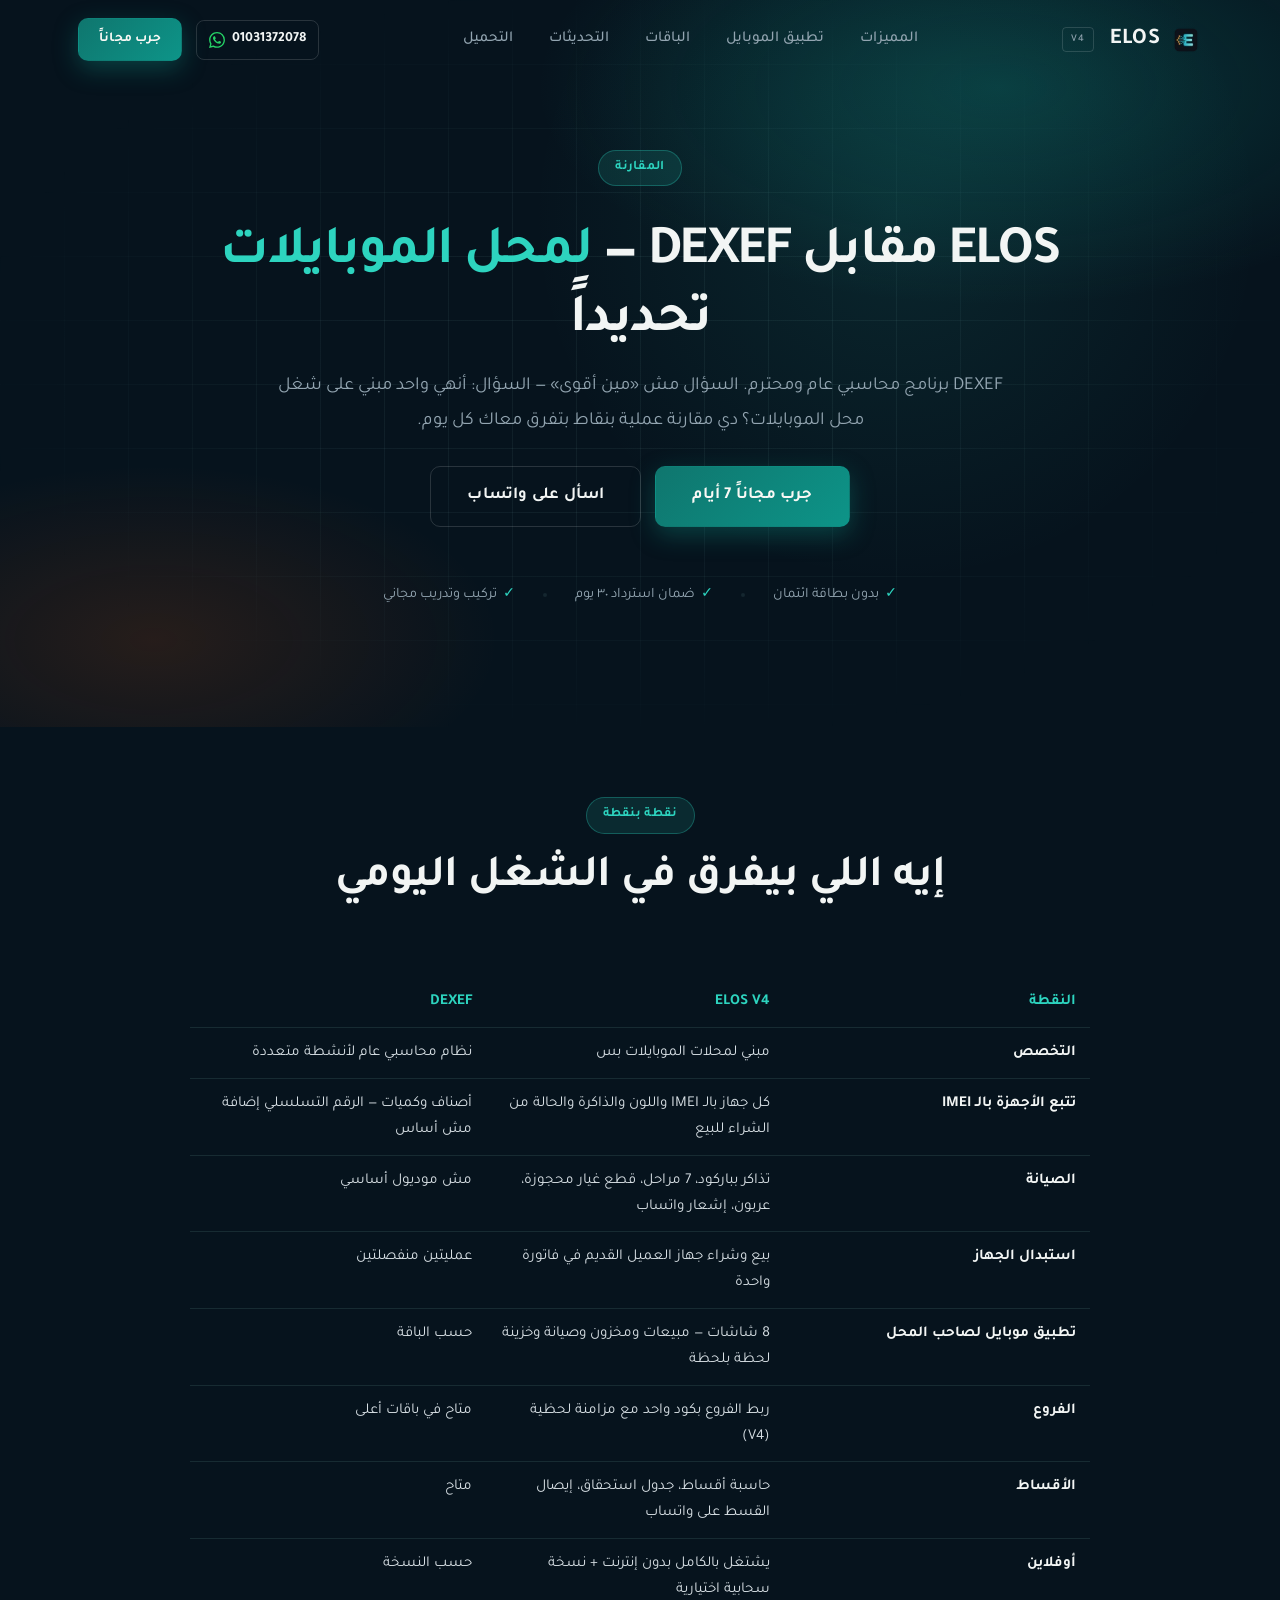
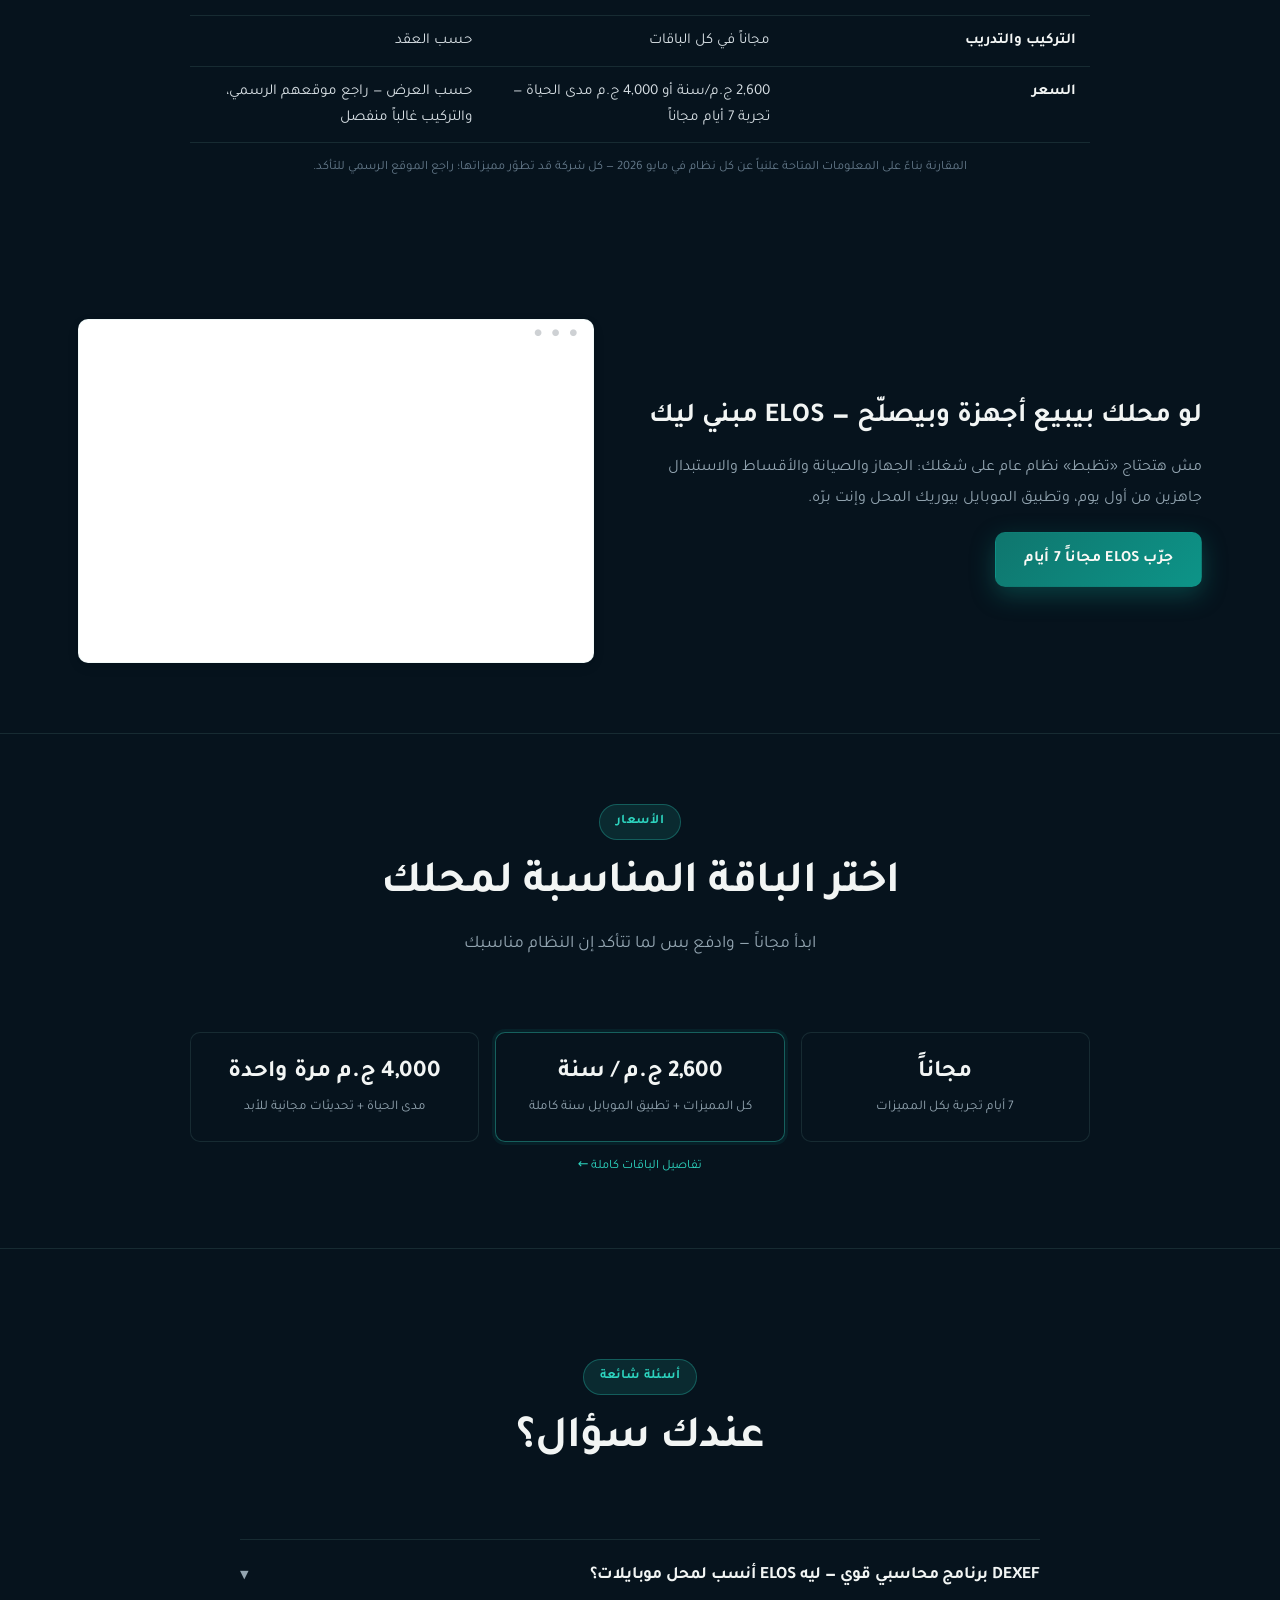
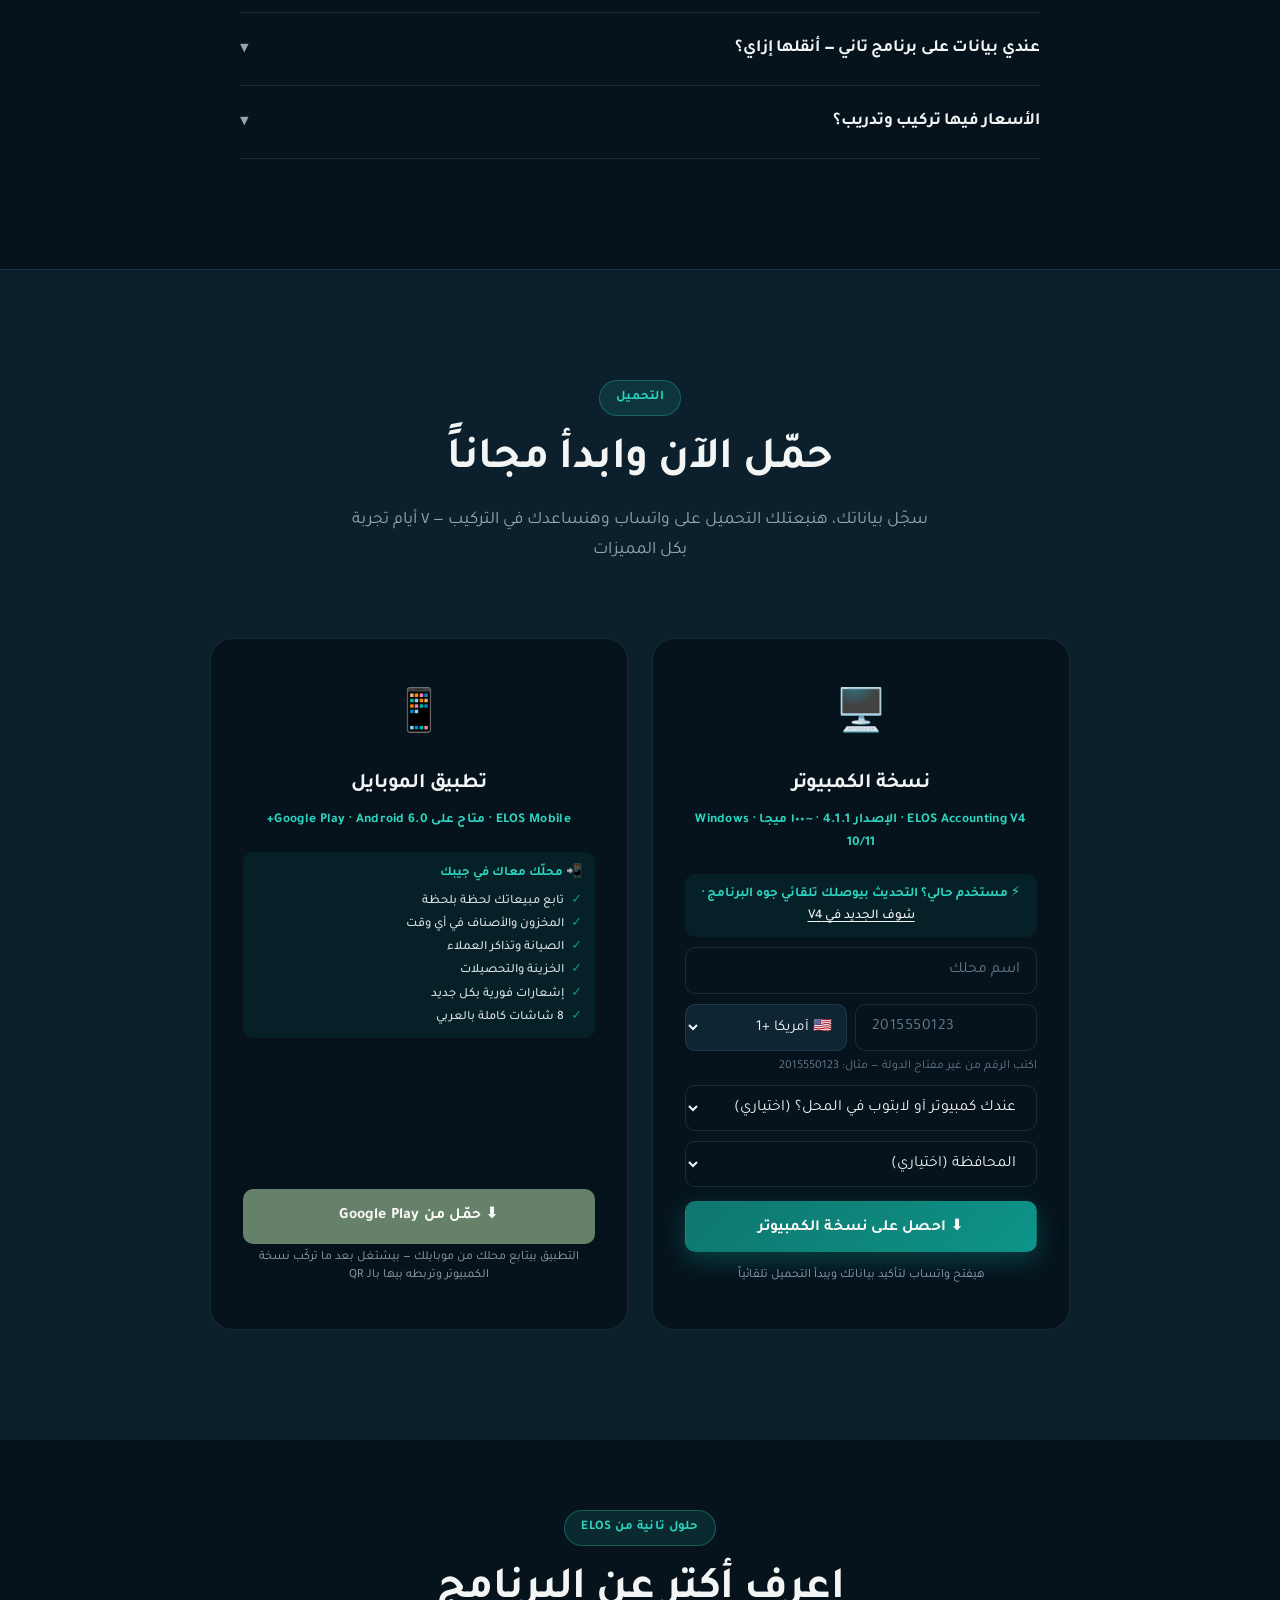
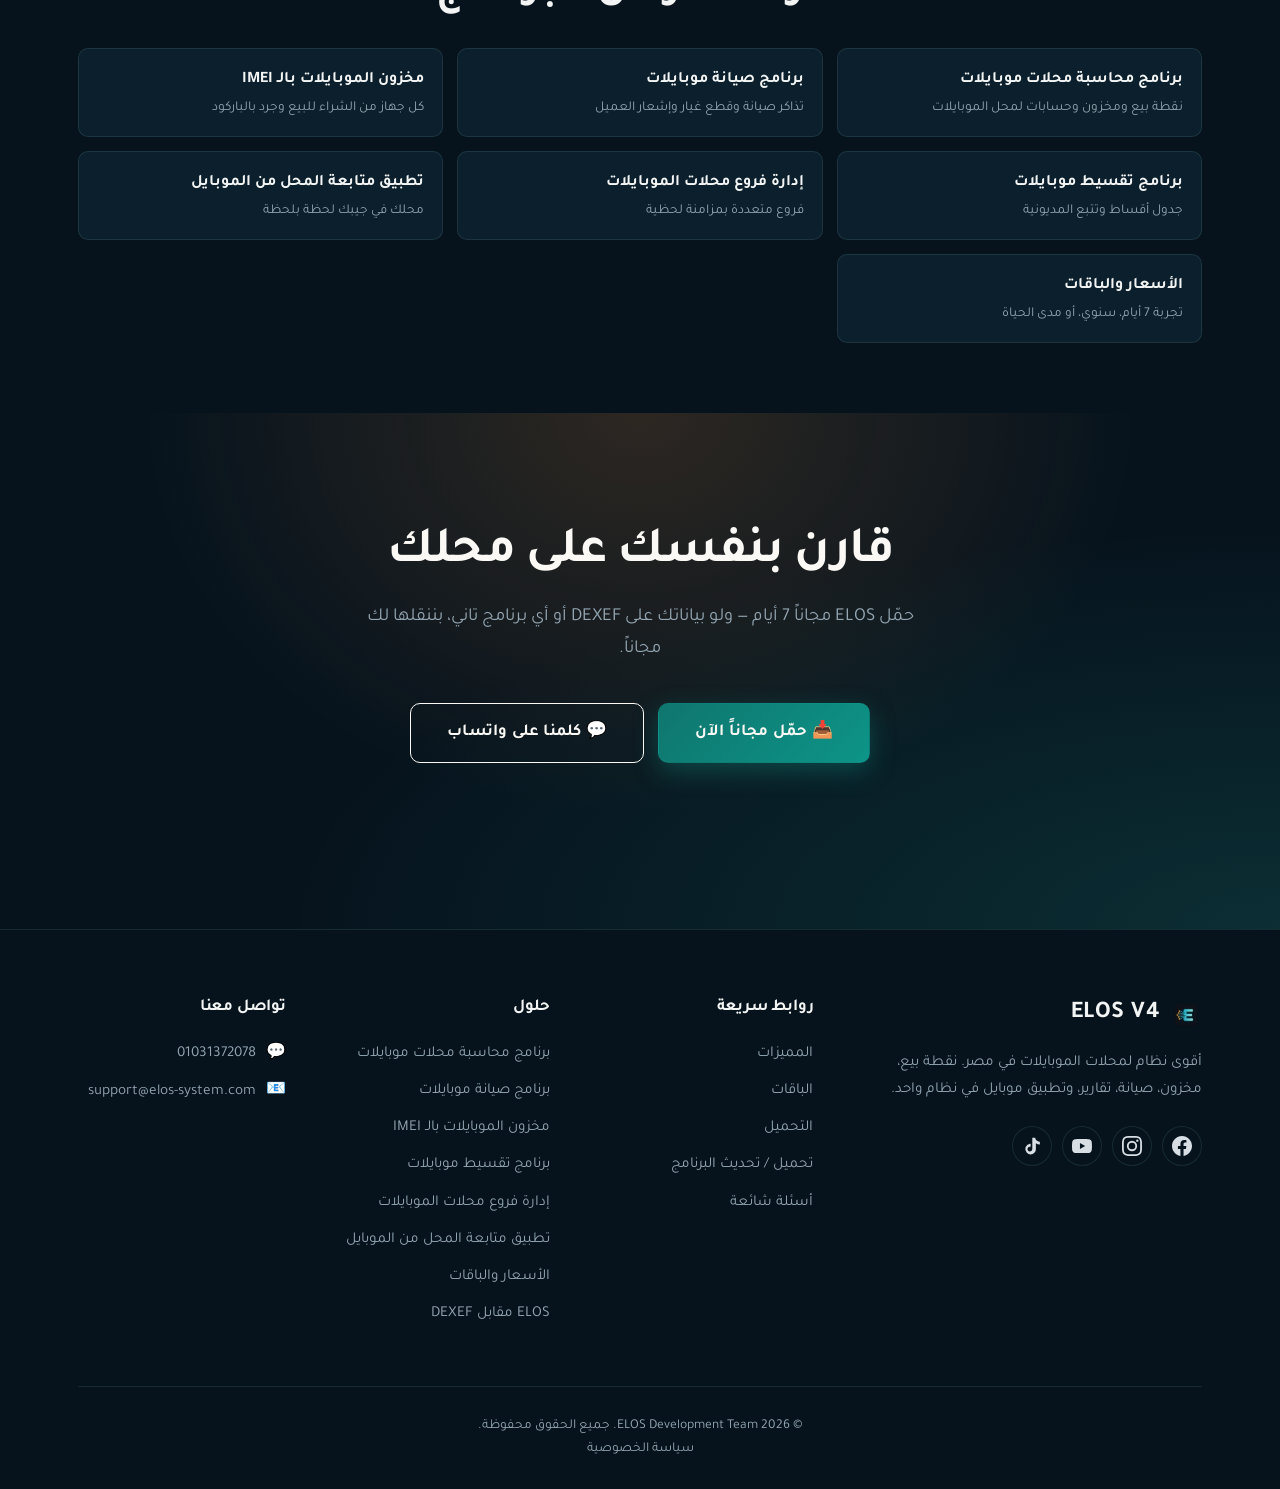
==== commit 77cfc919: "SEO والمحتوى: صفحة أسعار + 4 صفحات مميزات، عمود «حلول» في كل الصفحات، structured data، والخصوصية - ص" ====
--- a/elos-vs-dexef/index.html
+++ b/elos-vs-dexef/index.html
@@ -128,6 +128,45 @@
   ]
 }
   </script>
+  <script type="application/ld+json">
+{
+  "@context": "https://schema.org",
+  "@type": "SoftwareApplication",
+  "name": "ELOS Accounting V4",
+  "operatingSystem": "Windows 10, Windows 11, macOS 10.15+, Android 6.0+",
+  "applicationCategory": "BusinessApplication",
+  "applicationSubCategory": "برنامج محاسبة ونقطة بيع لمحلات الموبايلات",
+  "description": "مقارنة عملية بين ELOS وDEXEF لمحل موبايلات: تتبع IMEI، الصيانة، الأقساط، تطبيق الموبايل، الأسعار والتركيب. جرّب ELOS 7 أيام مجاناً.",
+  "url": "https://elos-system.com/elos-vs-dexef/",
+  "image": "https://elos-system.com/assets/og-cover.jpg",
+  "inLanguage": "ar",
+  "offers": [
+    {
+      "@type": "Offer",
+      "price": "0",
+      "priceCurrency": "EGP",
+      "name": "تجربة مجانية 7 أيام"
+    },
+    {
+      "@type": "Offer",
+      "price": "2600",
+      "priceCurrency": "EGP",
+      "name": "اشتراك سنوي"
+    },
+    {
+      "@type": "Offer",
+      "price": "4000",
+      "priceCurrency": "EGP",
+      "name": "مدى الحياة"
+    }
+  ],
+  "publisher": {
+    "@type": "Organization",
+    "name": "ELOS",
+    "url": "https://elos-system.com/"
+  }
+}
+  </script>
 </head>
 <body>
   <div class="mobile-overlay"></div>
@@ -351,6 +390,21 @@
       </div>
     </div>
   </section>
+  <section class="lp-section lp-related">
+    <div class="container">
+      <div class="section-header"><span class="section-badge">حلول تانية من ELOS</span><h2>اعرف أكتر عن البرنامج</h2></div>
+      <div class="lp-related-grid">
+        <a class="lp-related-card" href="/برنامج-محاسبة-محلات-موبايلات/"><b>برنامج محاسبة محلات موبايلات</b><span>نقطة بيع ومخزون وحسابات لمحل الموبايلات</span></a>
+        <a class="lp-related-card" href="/برنامج-صيانة-موبايلات/"><b>برنامج صيانة موبايلات</b><span>تذاكر صيانة وقطع غيار وإشعار العميل</span></a>
+        <a class="lp-related-card" href="/برنامج-مخازن-موبايلات-IMEI/"><b>مخزون الموبايلات بالـ IMEI</b><span>كل جهاز من الشراء للبيع وجرد بالباركود</span></a>
+        <a class="lp-related-card" href="/برنامج-تقسيط-موبايلات/"><b>برنامج تقسيط موبايلات</b><span>جدول أقساط وتتبع المديونية</span></a>
+        <a class="lp-related-card" href="/برنامج-فروع-محلات-موبايلات/"><b>إدارة فروع محلات الموبايلات</b><span>فروع متعددة بمزامنة لحظية</span></a>
+        <a class="lp-related-card" href="/تطبيق-متابعة-محل-الموبايلات/"><b>تطبيق متابعة المحل من الموبايل</b><span>محلك في جيبك لحظة بلحظة</span></a>
+        <a class="lp-related-card" href="/الأسعار/"><b>الأسعار والباقات</b><span>تجربة 7 أيام، سنوي، أو مدى الحياة</span></a>
+      </div>
+    </div>
+  </section>
+
   <section class="final-cta">
     <div class="container fade-up">
       <h2>قارن بنفسك على محلك</h2>
@@ -397,6 +451,19 @@
           </ul>
         </div>
         <div class="footer-col">
+          <h4>حلول</h4>
+          <ul>
+            <li><a href="/برنامج-محاسبة-محلات-موبايلات/">برنامج محاسبة محلات موبايلات</a></li>
+            <li><a href="/برنامج-صيانة-موبايلات/">برنامج صيانة موبايلات</a></li>
+            <li><a href="/برنامج-مخازن-موبايلات-IMEI/">مخزون الموبايلات بالـ IMEI</a></li>
+            <li><a href="/برنامج-تقسيط-موبايلات/">برنامج تقسيط موبايلات</a></li>
+            <li><a href="/برنامج-فروع-محلات-موبايلات/">إدارة فروع محلات الموبايلات</a></li>
+            <li><a href="/تطبيق-متابعة-محل-الموبايلات/">تطبيق متابعة المحل من الموبايل</a></li>
+            <li><a href="/الأسعار/">الأسعار والباقات</a></li>
+            <li><a href="/elos-vs-dexef/">ELOS مقابل DEXEF</a></li>
+          </ul>
+        </div>
+        <div class="footer-col">
           <h4>تواصل معنا</h4>
           <ul class="footer-contact">
             <li><span class="contact-icon">💬</span><a href="https://wa.me/201031372078" target="_blank" rel="noopener noreferrer">01031372078</a></li>
--- a/css/style.css
+++ b/css/style.css
@@ -2982,3 +2982,13 @@
 .lead-bridge-hint { font-size: 0.78rem !important; color: var(--mute-soft) !important; text-align: center; margin-top: 8px; }
 .lead-bridge-video { margin: 18px auto 0; max-width: 260px; aspect-ratio: 9 / 16; border-radius: 18px; overflow: hidden; background: #000; border: 1px solid var(--glass-dark-brd); }
 .lead-bridge-video iframe { width: 100%; height: 100%; border: 0; display: block; }
+
+/* ── روابط «حلول تانية» بين صفحات الهبوط والمميزات ── */
+.lp-related-grid { display: grid; grid-template-columns: repeat(3, 1fr); gap: 14px; }
+.lp-related-card { display: block; padding: 18px 18px 16px; border: 1px solid var(--stone); border-radius: var(--radius-sm); background: var(--paper); transition: border-color var(--t), transform var(--t); }
+.lp-related-card:hover { border-color: rgba(45, 212, 191, 0.45); transform: translateY(-2px); }
+.lp-related-card b { display: block; font-family: var(--display); font-size: 1rem; color: var(--ink); margin-bottom: 4px; }
+.lp-related-card span { display: block; font-size: 0.85rem; color: var(--mute); line-height: 1.6; }
+.lp-related .section-header { margin-bottom: 30px; }
+@media (max-width: 900px) { .lp-related-grid { grid-template-columns: repeat(2, 1fr); } }
+@media (max-width: 560px) { .lp-related-grid { grid-template-columns: 1fr; } }
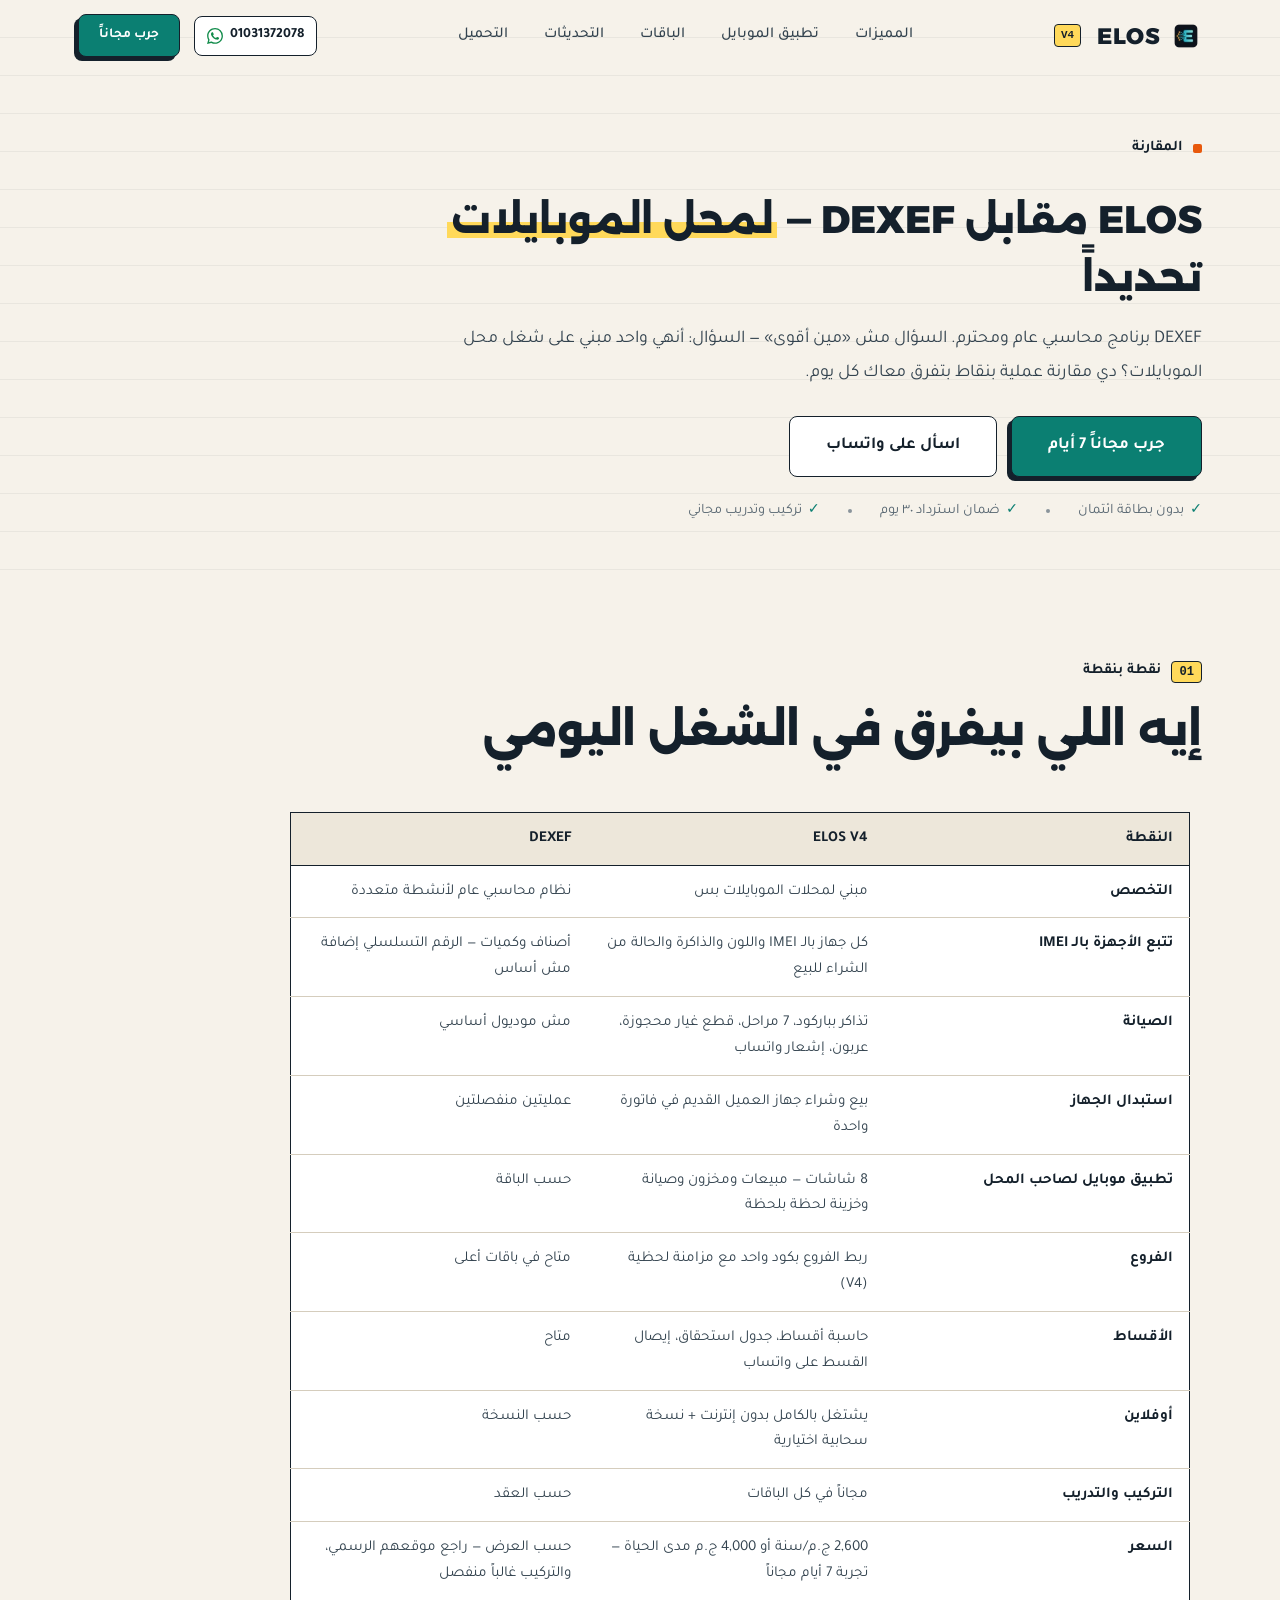
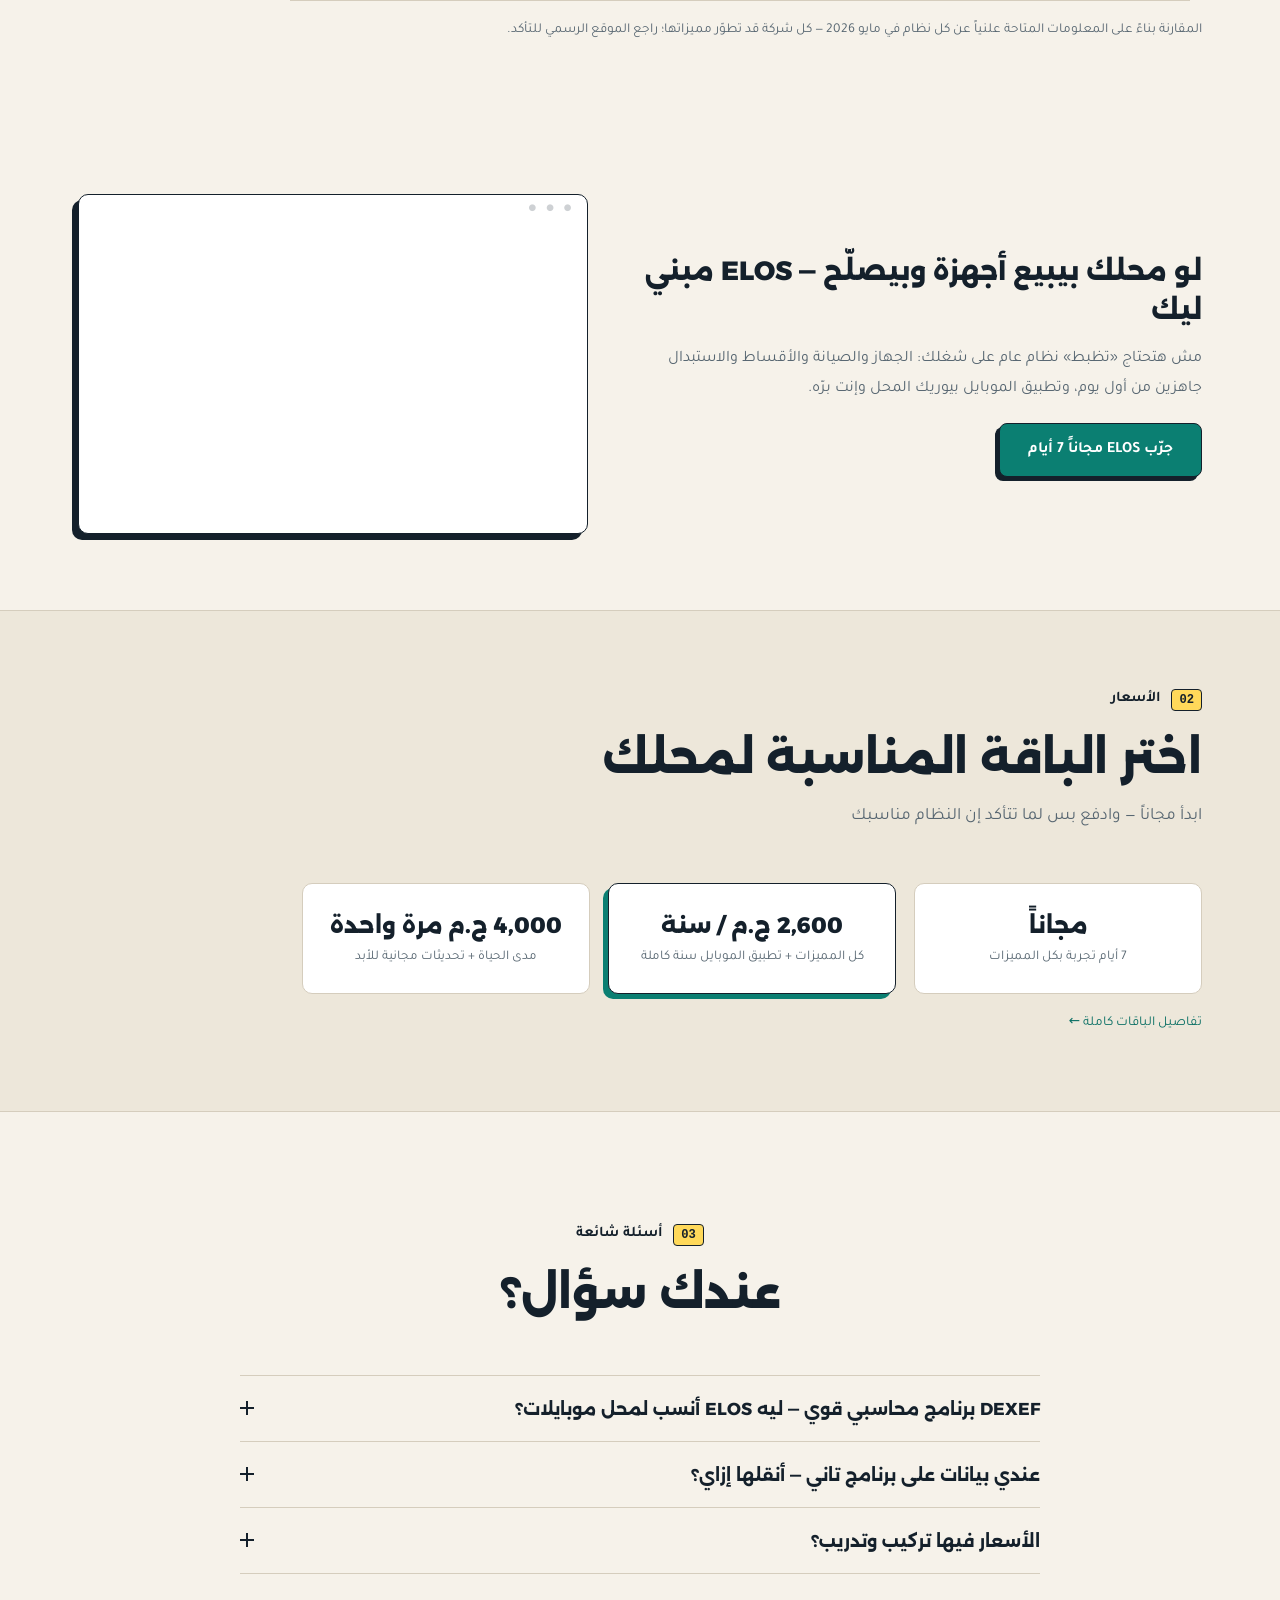
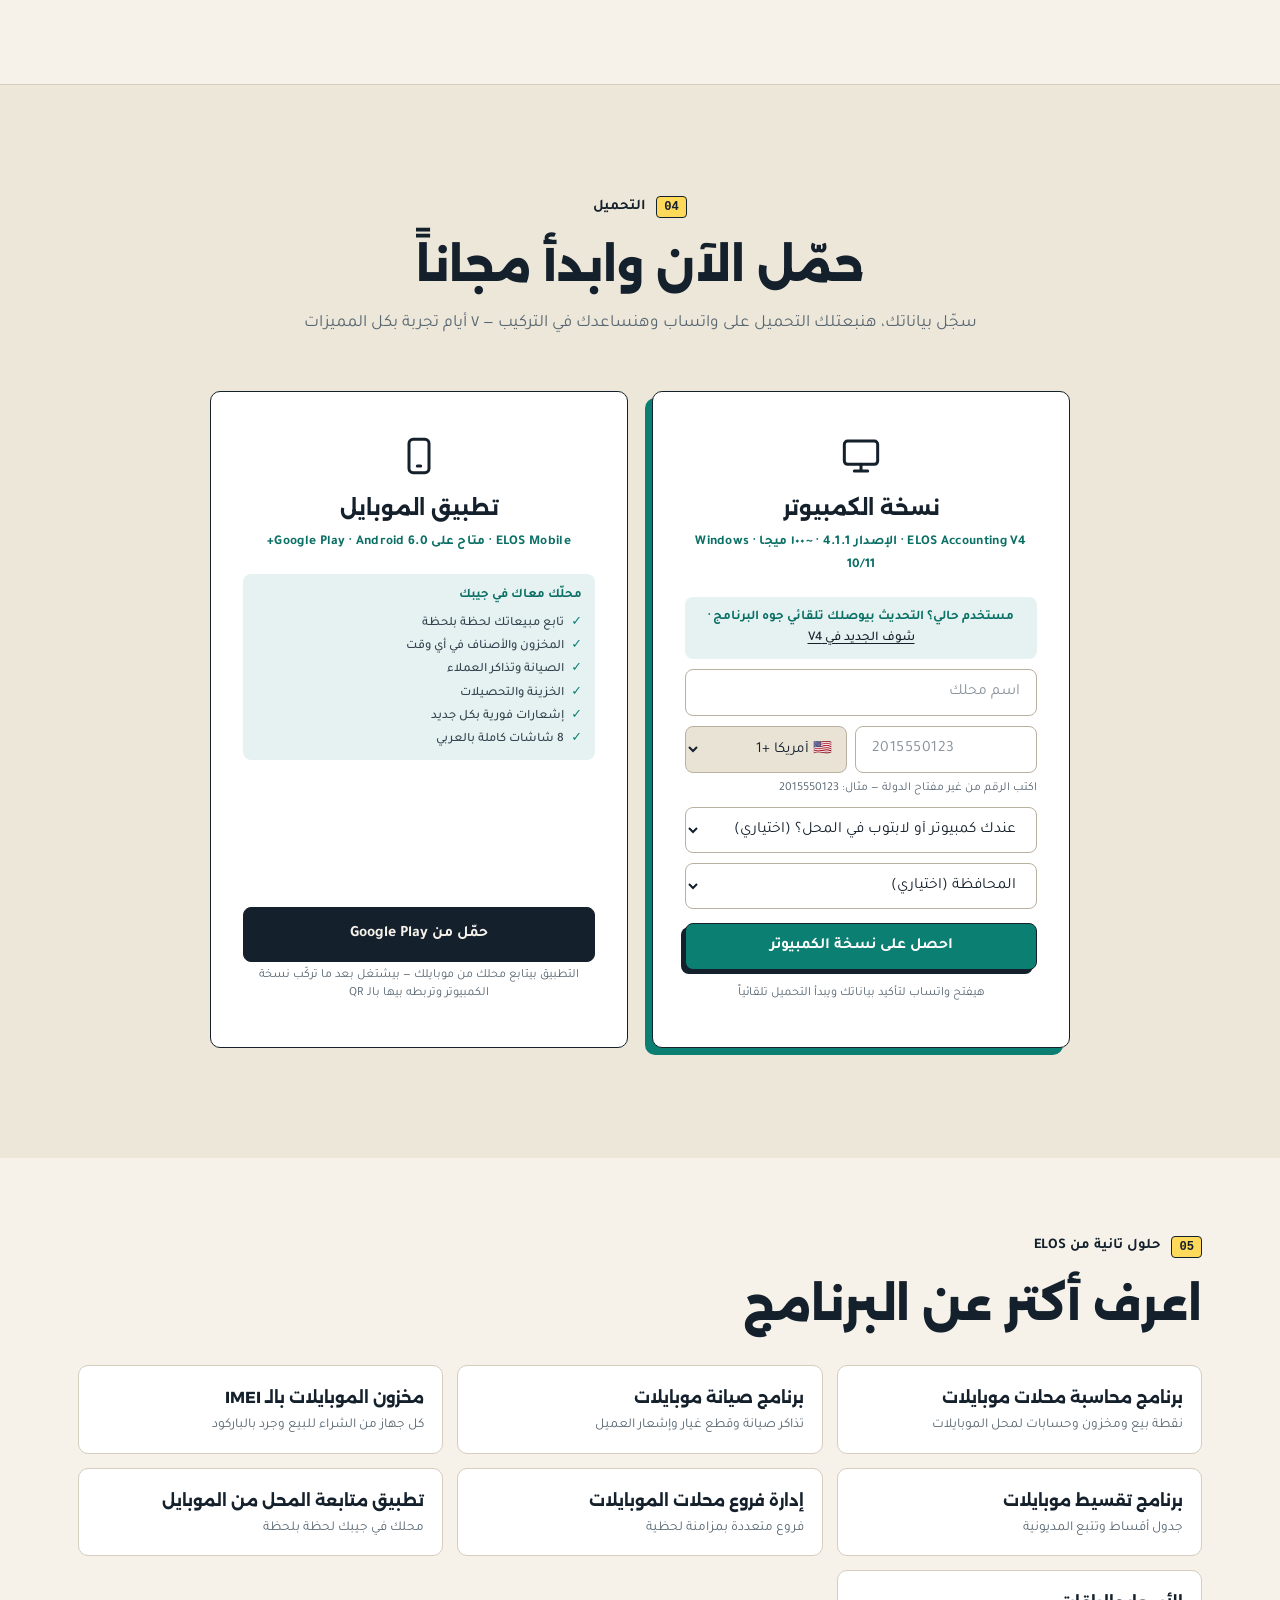
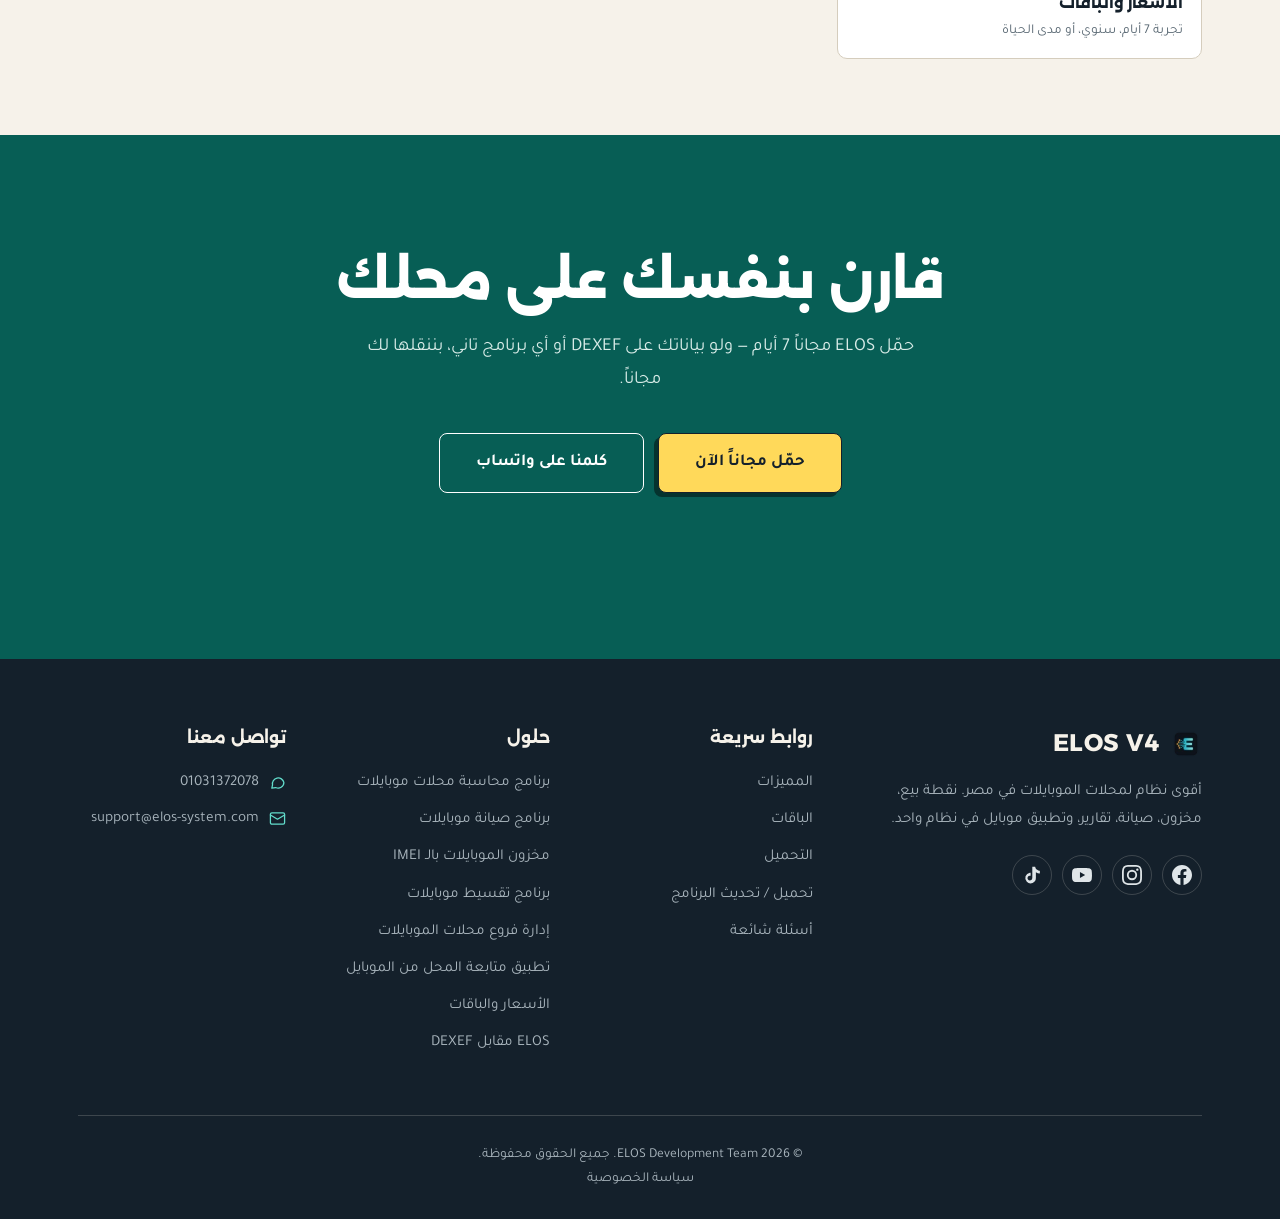
==== commit 2658c5c4: "هوية جديدة للموقع «ورق وحبر» + اسكرينات تطبيق الموبايل الجديدة العملاء كانوا بيقولوا على الشكل القدي" ====
--- a/elos-vs-dexef/index.html
+++ b/elos-vs-dexef/index.html
@@ -5,7 +5,7 @@
   <meta name="viewport" content="width=device-width, initial-scale=1.0">
   <title>ELOS مقابل DEXEF لمحلات الموبايلات — المقارنة الكاملة</title>
   <meta name="description" content="مقارنة عملية بين ELOS وDEXEF لمحل موبايلات: تتبع IMEI، الصيانة، الأقساط، تطبيق الموبايل، الأسعار والتركيب. جرّب ELOS 7 أيام مجاناً.">
-  <meta name="theme-color" content="#06131d">
+  <meta name="theme-color" content="#f6f2ea">
   <link rel="canonical" href="https://elos-system.com/elos-vs-dexef/">
   <meta property="og:title" content="ELOS مقابل DEXEF لمحلات الموبايلات — المقارنة الكاملة">
   <meta property="og:description" content="مقارنة عملية بين ELOS وDEXEF لمحل موبايلات: تتبع IMEI، الصيانة، الأقساط، تطبيق الموبايل، الأسعار والتركيب. جرّب ELOS 7 أيام مجاناً.">
@@ -23,52 +23,8 @@
   <link rel="icon" type="image/png" href="/assets/favicon.png">
   <link rel="apple-touch-icon" href="/assets/favicon.png">
   <link rel="preload" href="/fonts/tajawal-400-arabic.woff2" as="font" type="font/woff2" crossorigin>
-  <link rel="preload" href="/fonts/tajawal-700-arabic.woff2" as="font" type="font/woff2" crossorigin>
+  <link rel="preload" href="/fonts/alexandria-arabic.woff2" as="font" type="font/woff2" crossorigin>
   <link rel="stylesheet" href="/css/style.css">
-  <style>
-    /* صفحات الهبوط — تعتمد على style.css وبتضيف بس اللي ناقص */
-    .lp-hero { padding: 150px 0 60px; text-align: center; position: relative; }
-    .lp-hero h1 { font-family: var(--display); font-size: clamp(2rem, 4.6vw, 3.4rem); line-height: 1.25; margin: 16px auto 14px; max-width: 900px; }
-    .lp-hero h1 em { font-style: normal; color: var(--teal-bright); }
-    .lp-hero .lp-sub { font-size: 1.15rem; color: var(--mute); max-width: 760px; margin: 0 auto 26px; line-height: 1.9; }
-    .lp-hero .hero-buttons { justify-content: center; }
-    .lp-hero .hero-trust { justify-content: center; margin-top: 18px; }
-    .lp-section { padding: 70px 0; }
-    .lp-section--alt { background: var(--ivory); border-block: 1px solid var(--stone); }
-    .lp-two { display: grid; grid-template-columns: 1.1fr 1fr; gap: 40px; align-items: center; }
-    .lp-two .desktop-gallery-frame { margin: 0; }
-    .lp-two h2 { font-family: var(--display); font-size: 1.7rem; margin: 0 0 12px; }
-    .lp-two p { color: var(--mute); line-height: 1.9; margin-bottom: 18px; }
-    .lp-steps { display: grid; grid-template-columns: repeat(4, 1fr); gap: 18px; margin-top: 30px; }
-    .lp-step { padding: 22px 18px; border: 1px solid var(--stone); border-radius: var(--radius-sm); background: var(--ivory); }
-    .lp-step b { display: block; font-size: 1.6rem; color: var(--teal-bright); font-family: var(--display); margin-bottom: 6px; }
-    .lp-step h3 { font-size: 1rem; margin: 0 0 6px; }
-    .lp-step p { font-size: 0.88rem; color: var(--mute); margin: 0; line-height: 1.7; }
-    .lp-price { display: grid; grid-template-columns: repeat(3, 1fr); gap: 16px; max-width: 900px; margin: 28px auto 0; }
-    .lp-price div { padding: 20px; border: 1px solid var(--stone); border-radius: var(--radius-sm); background: var(--ivory); text-align: center; }
-    .lp-price b { display: block; font-size: 1.5rem; font-family: var(--display); color: var(--ink); }
-    .lp-price small { color: var(--mute); }
-    .lp-price .hl { border-color: rgba(45,212,191,.4); box-shadow: 0 0 0 3px var(--coral-soft); }
-    .lp-cmp { width: 100%; border-collapse: collapse; max-width: 900px; margin: 26px auto 0; font-size: 0.95rem; }
-    .lp-cmp th, .lp-cmp td { padding: 12px 14px; border-bottom: 1px solid var(--stone); text-align: right; vertical-align: top; }
-    .lp-cmp th { color: var(--teal-bright); font-weight: 700; }
-    .lp-cmp td:first-child { font-weight: 600; color: var(--ink); width: 34%; }
-    .lp-cmp td { color: var(--ink-soft); line-height: 1.7; }
-    .lp-note { text-align: center; color: var(--mute-soft); font-size: 0.8rem; margin-top: 14px; }
-    .about-story { max-width: 820px; margin: 0 auto; font-size: 1.08rem; line-height: 2; color: var(--ink-soft); }
-    .about-story p { margin-bottom: 18px; }
-    .about-team { display: grid; grid-template-columns: repeat(3, 1fr); gap: 18px; max-width: 900px; margin: 0 auto; }
-    .about-team div { padding: 22px; border: 1px solid var(--stone); border-radius: var(--radius-sm); background: var(--ivory); text-align: center; }
-    .about-team span { font-size: 2rem; display: block; margin-bottom: 8px; }
-    .about-team h3 { margin: 0 0 6px; font-size: 1.05rem; }
-    .about-team p { color: var(--mute); font-size: 0.9rem; margin: 0; line-height: 1.7; }
-    .nf { min-height: 100vh; display: flex; align-items: center; justify-content: center; text-align: center; padding: 120px 20px 60px; }
-    .nf b { font-family: var(--display); font-size: 6rem; color: var(--teal-bright); line-height: 1; display: block; }
-    .nf h1 { font-family: var(--display); font-size: 1.8rem; margin: 10px 0; }
-    .nf p { color: var(--mute); margin-bottom: 24px; }
-    @media (max-width: 900px) { .lp-two { grid-template-columns: 1fr; } .lp-steps { grid-template-columns: repeat(2, 1fr); } .lp-price, .about-team { grid-template-columns: 1fr; max-width: 480px; } }
-    @media (max-width: 560px) { .lp-steps { grid-template-columns: 1fr; } .lp-hero { padding-top: 120px; } .lp-cmp { font-size: 0.85rem; } }
-  </style>
 
   <!-- ════════ TRACKING ════════ -->
   <!-- Google Analytics 4 — property: elos-mobile / stream: Elos Website -->
@@ -297,11 +253,11 @@
 
         <!-- Desktop Lead Form -->
         <div class="download-card download-card--desktop fade-up">
-          <span class="download-icon">🖥️</span>
+          <span class="download-icon"><svg viewBox="0 0 24 24" fill="none" stroke="currentColor" stroke-width="1.8" stroke-linecap="round" stroke-linejoin="round" aria-hidden="true"><rect x="2" y="3" width="20" height="14" rx="2"/><path d="M8 21h8M12 17v4"/></svg></span>
           <h3>نسخة الكمبيوتر</h3>
           <div class="download-version">ELOS Accounting V4 · الإصدار <span data-app-version>4.0</span> · ~١٠٠ ميجا · Windows 10/11</div>
           <div class="download-changelog download-changelog--compact">
-            <small>⚡ مستخدم حالي؟ التحديث بيوصلك تلقائي جوه البرنامج · <a href="/#whatsnew" data-track="download-whatsnew">شوف الجديد في V4</a></small>
+            <small>مستخدم حالي؟ التحديث بيوصلك تلقائي جوه البرنامج · <a href="/#whatsnew" data-track="download-whatsnew">شوف الجديد في V4</a></small>
           </div>
           <form data-lead-form data-platform="desktop"
                 data-download-url="https://elos-downloads.ossama3abss.workers.dev/latest/windows"
@@ -353,7 +309,7 @@
               </select>
               <input type="text" name="website" class="hp-field" tabindex="-1" autocomplete="off" aria-hidden="true">
               <small class="lead-error" role="alert" hidden></small>
-              <button type="submit" class="btn btn-primary" data-track="lead-desktop">⬇️ احصل على نسخة الكمبيوتر</button>
+              <button type="submit" class="btn btn-primary" data-track="lead-desktop">احصل على نسخة الكمبيوتر</button>
               <small class="lead-note">هيفتح واتساب لتأكيد بياناتك ويبدأ التحميل تلقائياً</small>
             </div>
             <div class="lead-success" style="display:none;">
@@ -366,11 +322,11 @@
 
         <!-- Mobile App — Direct to Google Play -->
         <div class="download-card download-card--mobile fade-up">
-          <span class="download-icon">📱</span>
+          <span class="download-icon"><svg viewBox="0 0 24 24" fill="none" stroke="currentColor" stroke-width="1.8" stroke-linecap="round" stroke-linejoin="round" aria-hidden="true"><rect x="6" y="2" width="12" height="20" rx="2.5"/><path d="M11 18h2"/></svg></span>
           <h3>تطبيق الموبايل</h3>
           <div class="download-version">ELOS Mobile · متاح على Google Play · Android 6.0+</div>
           <div class="download-changelog">
-            <span class="changelog-title">📲 محلّك معاك في جيبك</span>
+            <span class="changelog-title">محلّك معاك في جيبك</span>
             <ul>
               <li>تابع مبيعاتك لحظة بلحظة</li>
               <li>المخزون والأصناف في أي وقت</li>
@@ -383,7 +339,7 @@
           <a href="https://play.google.com/store/apps/details?id=com.elos.accounting"
              target="_blank" rel="noopener"
              class="btn btn-green"
-             data-track="play-store-mobile">⬇️ حمّل من Google Play</a>
+             data-track="play-store-mobile">حمّل من Google Play</a>
           <small class="lead-note">التطبيق بيتابع محلك من موبايلك — بيشتغل بعد ما تركّب نسخة الكمبيوتر وتربطه بيها بالـ QR</small>
         </div>
 
@@ -410,8 +366,8 @@
       <h2>قارن بنفسك على محلك</h2>
       <p>حمّل ELOS مجاناً 7 أيام — ولو بياناتك على DEXEF أو أي برنامج تاني، بننقلها لك مجاناً.</p>
       <div class="hero-buttons">
-        <a href="#download" class="btn btn-primary btn-lg">📥 حمّل مجاناً الآن</a>
-        <a href="https://wa.me/201031372078" target="_blank" rel="noopener noreferrer" class="btn btn-secondary btn-lg">💬 كلمنا على واتساب</a>
+        <a href="#download" class="btn btn-primary btn-lg">حمّل مجاناً الآن</a>
+        <a href="https://wa.me/201031372078" target="_blank" rel="noopener noreferrer" class="btn btn-secondary btn-lg">كلمنا على واتساب</a>
       </div>
     </div>
   </section>
@@ -466,8 +422,8 @@
         <div class="footer-col">
           <h4>تواصل معنا</h4>
           <ul class="footer-contact">
-            <li><span class="contact-icon">💬</span><a href="https://wa.me/201031372078" target="_blank" rel="noopener noreferrer">01031372078</a></li>
-            <li><span class="contact-icon">📧</span><a href="mailto:support@elos-system.com">support@elos-system.com</a></li>
+            <li><span class="contact-icon"><svg viewBox="0 0 24 24" fill="none" stroke="currentColor" stroke-width="1.8" stroke-linecap="round" stroke-linejoin="round" aria-hidden="true"><path d="M21 12a8 8 0 0 1-11.6 7.1L4 20l1-4.6A8 8 0 1 1 21 12z"/></svg></span><a href="https://wa.me/201031372078" target="_blank" rel="noopener noreferrer">01031372078</a></li>
+            <li><span class="contact-icon"><svg viewBox="0 0 24 24" fill="none" stroke="currentColor" stroke-width="1.8" stroke-linecap="round" stroke-linejoin="round" aria-hidden="true"><rect x="2" y="4" width="20" height="16" rx="2"/><path d="m22 7-10 6L2 7"/></svg></span><a href="mailto:support@elos-system.com">support@elos-system.com</a></li>
           </ul>
         </div>
       </div>
--- a/css/style.css
+++ b/css/style.css
@@ -1,9 +1,9 @@
 /* ========================================
    ELOS Accounting — Marketing Website
-   Anthropic-inspired editorial light theme
+   هوية «ورق وحبر» (2026-11) — شوف قسم «الهوية الجديدة» قبل RESPONSIVE
    ======================================== */
 
-/* خط واحد (Tajawal) بـ3 أوزان، مستضاف على الموقع نفسه — بدل خطين × 4 أوزان من Google Fonts.
+/* خط النص: Tajawal بـ3 أوزان، مستضاف على الموقع نفسه (مفيش Google Fonts).
    600 بيتعرض 700 و800 بيتعرض 700. الملفات في /fonts (subsets عربي + لاتيني زي جوجل بالظبط). */
 @font-face { font-family: 'Tajawal'; font-style: normal; font-weight: 400; font-display: swap; src: url(../fonts/tajawal-400-arabic.woff2) format('woff2'); unicode-range: U+0600-06FF, U+0750-077F, U+0870-0891, U+0897-08E1, U+08E3-08FF, U+200C-200E, U+2010-2011, U+204F, U+2E41, U+FB50-FDFF, U+FE70-FE74, U+FE76-FEFC, U+102E0-102FB, U+10E60-10E7E, U+10EC2-10EC7, U+10EC9-10EEE, U+10EF0-10EFF, U+1EE00-1EE03, U+1EE05-1EE1F, U+1EE21-1EE22, U+1EE24, U+1EE27, U+1EE29-1EE32, U+1EE34-1EE37, U+1EE39, U+1EE3B, U+1EE42, U+1EE47, U+1EE49, U+1EE4B, U+1EE4D-1EE4F, U+1EE51-1EE52, U+1EE54, U+1EE57, U+1EE59, U+1EE5B, U+1EE5D, U+1EE5F, U+1EE61-1EE62, U+1EE64, U+1EE67-1EE6A, U+1EE6C-1EE72, U+1EE74-1EE77, U+1EE79-1EE7C, U+1EE7E, U+1EE80-1EE89, U+1EE8B-1EE9B, U+1EEA1-1EEA3, U+1EEA5-1EEA9, U+1EEAB-1EEBB, U+1EEF0-1EEF1; }
 @font-face { font-family: 'Tajawal'; font-style: normal; font-weight: 400; font-display: swap; src: url(../fonts/tajawal-400-latin.woff2) format('woff2'); unicode-range: U+0000-00FF, U+0131, U+0152-0153, U+02BB-02BC, U+02C6, U+02DA, U+02DC, U+0304, U+0308, U+0329, U+2000-206F, U+20AC, U+2122, U+2191, U+2193, U+2212, U+2215, U+FEFF, U+FFFD; }
@@ -12,73 +12,74 @@
 @font-face { font-family: 'Tajawal'; font-style: normal; font-weight: 700; font-display: swap; src: url(../fonts/tajawal-700-arabic.woff2) format('woff2'); unicode-range: U+0600-06FF, U+0750-077F, U+0870-0891, U+0897-08E1, U+08E3-08FF, U+200C-200E, U+2010-2011, U+204F, U+2E41, U+FB50-FDFF, U+FE70-FE74, U+FE76-FEFC, U+102E0-102FB, U+10E60-10E7E, U+10EC2-10EC7, U+10EC9-10EEE, U+10EF0-10EFF, U+1EE00-1EE03, U+1EE05-1EE1F, U+1EE21-1EE22, U+1EE24, U+1EE27, U+1EE29-1EE32, U+1EE34-1EE37, U+1EE39, U+1EE3B, U+1EE42, U+1EE47, U+1EE49, U+1EE4B, U+1EE4D-1EE4F, U+1EE51-1EE52, U+1EE54, U+1EE57, U+1EE59, U+1EE5B, U+1EE5D, U+1EE5F, U+1EE61-1EE62, U+1EE64, U+1EE67-1EE6A, U+1EE6C-1EE72, U+1EE74-1EE77, U+1EE79-1EE7C, U+1EE7E, U+1EE80-1EE89, U+1EE8B-1EE9B, U+1EEA1-1EEA3, U+1EEA5-1EEA9, U+1EEAB-1EEBB, U+1EEF0-1EEF1; }
 @font-face { font-family: 'Tajawal'; font-style: normal; font-weight: 700; font-display: swap; src: url(../fonts/tajawal-700-latin.woff2) format('woff2'); unicode-range: U+0000-00FF, U+0131, U+0152-0153, U+02BB-02BC, U+02C6, U+02DA, U+02DC, U+0304, U+0308, U+0329, U+2000-206F, U+20AC, U+2122, U+2191, U+2193, U+2212, U+2215, U+FEFF, U+FFFD; }
 
+/* خط العناوين: Alexandria (متغيّر الوزن 500–900) — ملف واحد عربي وواحد لاتيني */
+@font-face { font-family: 'Alexandria'; font-style: normal; font-weight: 500 900; font-display: swap; src: url(../fonts/alexandria-arabic.woff2) format('woff2'); unicode-range: U+0600-06FF, U+0750-077F, U+0870-0891, U+0897-08E1, U+08E3-08FF, U+200C-200E, U+2010-2011, U+204F, U+2E41, U+FB50-FDFF, U+FE70-FE74, U+FE76-FEFC, U+102E0-102FB, U+10E60-10E7E, U+10EC2-10EC7, U+10EC9-10EEE, U+10EF0-10EFF, U+1EE00-1EE03, U+1EE05-1EE1F, U+1EE21-1EE22, U+1EE24, U+1EE27, U+1EE29-1EE32, U+1EE34-1EE37, U+1EE39, U+1EE3B, U+1EE42, U+1EE47, U+1EE49, U+1EE4B, U+1EE4D-1EE4F, U+1EE51-1EE52, U+1EE54, U+1EE57, U+1EE59, U+1EE5B, U+1EE5D, U+1EE5F, U+1EE61-1EE62, U+1EE64, U+1EE67-1EE6A, U+1EE6C-1EE72, U+1EE74-1EE77, U+1EE79-1EE7C, U+1EE7E, U+1EE80-1EE89, U+1EE8B-1EE9B, U+1EEA1-1EEA3, U+1EEA5-1EEA9, U+1EEAB-1EEBB, U+1EEF0-1EEF1; }
+@font-face { font-family: 'Alexandria'; font-style: normal; font-weight: 500 900; font-display: swap; src: url(../fonts/alexandria-latin.woff2) format('woff2'); unicode-range: U+0000-00FF, U+0131, U+0152-0153, U+02BB-02BC, U+02C6, U+02DA, U+02DC, U+0304, U+0308, U+0329, U+2000-206F, U+20AC, U+2122, U+2191, U+2193, U+2212, U+2215, U+FEFF, U+FFFD; }
+
 :root {
-  /* Full-dark 2026 theme — token NAMES kept from the light theme so the
-     whole file inherits the night palette without touching every rule:
-     --ink* = text (now light), --ivory/--paper = surfaces (now night),
-     --stone = borders (now translucent teal). True light lives in --cream. */
-  --ink:        #f2f5f4;
-  --ink-soft:   #d7dfe4;
-  --ivory:      #06131d;
-  --paper:      #0b1f2c;
-  --stone:      rgba(148, 210, 205, 0.12);
-  --stone-soft: #0e2634;
-  --mute:       #93a5b1;
-  --mute-soft:  #64798a;
-  --cream:      #faf9f5;
-
-  /* PRIMARY brand — Teal/Cyan (matches the logo "E") */
-  --coral:      #0d9488;
-  --coral-deep: #0f766e;
-  --coral-soft: rgba(13, 148, 136, 0.10);
-
-  /* SECONDARY brand — Orange (matches the logo circuit dots) */
-  --orange:      #ea580c;
-  --orange-deep: #c2410c;
-  --orange-soft: rgba(234, 88, 12, 0.10);
-
-  /* Supporting accents (used sparingly) */
-  --blue:       #4f7eb3;
-  --blue-soft:  rgba(79, 126, 179, 0.10);
-  --green:      #65816a;
-  --green-soft: rgba(101, 129, 106, 0.12);
-
-  /* Night surfaces — dark hero + dark sections */
-  --night:       #06131d;
-  --night-2:     #0b1f2c;
-  --night-text:  #f2f5f4;
-  --night-mute:  #93a5b1;
-  --night-line:  rgba(148, 210, 205, 0.10);
-
-  /* Bright accents for text/details ON dark (base teal fails contrast as text on night) */
-  --teal-bright:   #2dd4bf;
-  --orange-bright: #fb923c;
-
-  /* Gradients */
-  --grad-brand: linear-gradient(120deg, #0d9488 0%, #2dd4bf 60%, #5eead4 100%);
-  --grad-cta:   linear-gradient(135deg, #0f766e 0%, #0d9488 100%);
-
-  /* Glass */
-  --glass-dark:     rgba(255, 255, 255, 0.06);
-  --glass-dark-brd: rgba(255, 255, 255, 0.14);
-  --glass-light:    rgba(250, 249, 245, 0.72);
-  --glass-blur:     saturate(1.4) blur(18px);
-
-  /* Depth */
-  --shadow-glow: 0 0 90px rgba(45, 212, 191, 0.16);
-  --radius-xl:   28px;
-
-  /* System */
-  --display: 'Tajawal', system-ui, sans-serif;
+  /* «ورق وحبر» (2026-11) — أسماء المتغيرات القديمة زي ما هي عشان باقي الملف:
+     --ink* = النص · --ivory = ورقة الصفحة · --paper = الشريط الأغمق شوية · --card = الكروت · --stone = الخطوط
+     --night* = الشرايط الغامقة (حبر) ونصها الفاتح — الشرايط دي بتعيد تعريف --ink وأخواتها جواها (شوف قسم الهوية). */
+  --ink:        #14202b;
+  --ink-soft:   #33434f;
+  --ivory:      #f6f2ea;
+  --paper:      #ede7da;
+  --card:       #ffffff;
+  --stone:      #d5cdbd;
+  --stone-soft: #e9e3d6;
+  --mute:       #586772;
+  --mute-soft:  #8a949b;
+  --cream:      #ffffff;
+
+  /* تركواز اللوجو — سادة */
+  --coral:      #0b7f72;
+  --coral-deep: #075e55;
+  --coral-soft: rgba(11, 127, 114, 0.10);
+
+  /* برتقالي نقط اللوجو + أصفر قلم التظليل */
+  --orange:      #e8590c;
+  --orange-deep: #b8430a;
+  --orange-soft: rgba(232, 89, 12, 0.10);
+  --marker:      #ffd95a;
+
+  --blue:       #3f6ea3;
+  --blue-soft:  rgba(63, 110, 163, 0.10);
+  --green:      #2f6b4f;
+  --green-soft: rgba(47, 107, 79, 0.12);
+
+  --night:       #14202b;
+  --night-2:     #1f2f3b;
+  --night-text:  #f6f2ea;
+  --night-mute:  #a9b5bd;
+  --night-line:  rgba(246, 242, 234, 0.16);
+
+  /* نص تركواز/برتقالي: غامق على الورق، والشرايط الغامقة بتعيد تعريفه فاتح */
+  --teal-bright:   #0a6f64;
+  --orange-bright: #b8430a;
+
+  /* مفيش تدرّجات ولا زجاج — المتغيرات فاضلة عشان القواعد القديمة */
+  --grad-brand: linear-gradient(var(--coral), var(--coral));
+  --grad-cta:   linear-gradient(var(--coral), var(--coral));
+  --glass-dark:     var(--card);
+  --glass-dark-brd: var(--stone);
+  --glass-light:    var(--card);
+  --glass-blur:     none;
+
+  --shadow-ink:  #14202b;   /* لون الظل القاطع */
+  --shadow-glow: none;
+  --radius-xl:   12px;
+
+  --display: 'Alexandria', 'Tajawal', system-ui, sans-serif;
   --body:    'Tajawal', system-ui, sans-serif;
-  --radius:    14px;
-  --radius-sm: 10px;
-  --radius-lg: 22px;
+  --mono:    ui-monospace, 'Cascadia Mono', 'SF Mono', Consolas, 'Roboto Mono', monospace;
+  --radius:    10px;
+  --radius-sm: 8px;
+  --radius-lg: 12px;
   --ease: cubic-bezier(0.4, 0, 0.2, 1);
-  --t: 0.25s var(--ease);
-  --shadow-1: 0 1px 2px rgba(20, 20, 19, 0.04), 0 1px 1px rgba(20, 20, 19, 0.03);
-  --shadow-2: 0 4px 14px rgba(20, 20, 19, 0.06), 0 2px 4px rgba(20, 20, 19, 0.04);
-  --shadow-3: 0 18px 40px rgba(20, 20, 19, 0.10), 0 4px 12px rgba(20, 20, 19, 0.05);
+  --t: 0.2s var(--ease);
+  --shadow-1: none;
+  --shadow-2: none;
+  --shadow-3: none;
 }
 
 /* Reset */
@@ -284,26 +285,11 @@
   overflow: hidden;
   border-bottom: 1px solid var(--night-line);
 }
-.whatsnew::before {
-  content: '';
-  position: absolute;
-  top: -260px;
-  left: 50%;
-  transform: translateX(-50%);
-  width: 900px; height: 520px;
-  border-radius: 50%;
-  background: radial-gradient(ellipse, rgba(45, 212, 191, 0.10) 0%, transparent 70%);
-  pointer-events: none;
-}
+
 .whatsnew .container { position: relative; z-index: 1; }
 .whatsnew .section-header { margin-bottom: 56px; }
 .whatsnew .section-header h2 { color: var(--night-text); }
 .whatsnew .section-header p { color: var(--night-mute); }
-.whatsnew .section-badge {
-  background: rgba(45, 212, 191, 0.12);
-  color: var(--teal-bright);
-  border-color: rgba(45, 212, 191, 0.30);
-}
 
 .whatsnew-grid {
   display: grid;
@@ -320,11 +306,7 @@
   padding: 28px 24px;
   transition: all var(--t);
 }
-.whatsnew-card:hover {
-  transform: translateY(-3px);
-  border-color: rgba(45, 212, 191, 0.45);
-  box-shadow: 0 12px 36px rgba(0, 0, 0, 0.35), 0 0 40px rgba(45, 212, 191, 0.10);
-}
+
 .whatsnew-card .wn-icon {
   font-size: 1.8rem;
   display: block;
@@ -336,7 +318,6 @@
   font-weight: 700;
   color: var(--night-text);
   margin-bottom: 8px;
-  letter-spacing: -0.2px;
 }
 .whatsnew-card p {
   font-size: 0.92rem;
@@ -630,7 +611,6 @@
   font-size: clamp(2rem, 4vw, 2.8rem);
   font-weight: 600;
   line-height: 1.2;
-  letter-spacing: -0.5px;
   color: var(--ink);
   margin-bottom: 18px;
 }
@@ -674,27 +654,7 @@
     var(--night);
 }
 
-.hero::before {
-  content: '';
-  position: absolute;
-  inset: 0;
-  background-image:
-    linear-gradient(rgba(148, 210, 205, 0.07) 1px, transparent 1px),
-    linear-gradient(90deg, rgba(148, 210, 205, 0.07) 1px, transparent 1px);
-  background-size: 64px 64px;
-  mask-image: radial-gradient(ellipse at center, black 30%, transparent 75%);
-  -webkit-mask-image: radial-gradient(ellipse at center, black 30%, transparent 75%);
-  pointer-events: none;
-}
-
 /* Pointer-follow glow (—mx/—my driven from js/main.js) */
-.hero::after {
-  content: '';
-  position: absolute;
-  inset: 0;
-  background: radial-gradient(560px circle at var(--mx, 70%) var(--my, 30%), rgba(45, 212, 191, 0.10), transparent 65%);
-  pointer-events: none;
-}
 
 .hero .container {
   position: relative;
@@ -751,7 +711,6 @@
   transform: perspective(1200px) rotateY(-2deg) rotateX(2deg);
   transition: transform 0.6s var(--ease);
 }
-.hero-visual:hover .hero-window { transform: perspective(1200px) rotateY(0) rotateX(0); }
 
 .hero-window-bar {
   background: linear-gradient(180deg, #f4f2ec 0%, #e9e6dd 100%);
@@ -790,7 +749,6 @@
   width: 100%;
   border-radius: 18px;
 }
-.hero-visual:hover .hero-phone-overlay { transform: rotate(0); }
 
 /* Floating hero badges */
 .hero-badge {
@@ -867,7 +825,6 @@
   font-size: clamp(2.2rem, 5.5vw, 4.4rem);
   font-weight: 700;
   line-height: 1.1;
-  letter-spacing: -1.5px;
   margin-bottom: 24px;
   color: var(--night-text);
   max-width: 950px;
@@ -883,19 +840,6 @@
   font-style: normal;
   position: relative;
   display: inline-block;
-}
-.hero h1 .accent::after {
-  content: '';
-  position: absolute;
-  bottom: -0.18em;
-  right: 0;
-  left: 0;
-  height: 8px;
-  background-image: radial-gradient(circle, var(--orange) 2.4px, transparent 2.8px);
-  background-size: 16px 8px;
-  background-repeat: repeat-x;
-  background-position: 0 center;
-  opacity: 0.95;
 }
 
 .hero .subtitle {
@@ -967,7 +911,6 @@
   font-weight: 700;
   color: var(--teal-bright);
   display: block;
-  letter-spacing: -0.5px;
   line-height: 1.1;
 }
 
@@ -999,11 +942,6 @@
   border: 1px solid var(--stone);
   transition: all var(--t);
 }
-.problem-card:hover {
-  transform: translateY(-3px);
-  box-shadow: var(--shadow-2);
-  border-color: var(--mute-soft);
-}
 
 .problem-icon {
   font-size: 1.8rem;
@@ -1018,7 +956,6 @@
   font-weight: 700;
   margin-bottom: 10px;
   color: var(--ink);
-  letter-spacing: -0.2px;
 }
 
 .problem-card p {
@@ -1049,21 +986,6 @@
   transition: all var(--t);
   overflow: hidden;
 }
-.feature-card::before {
-  content: '';
-  position: absolute;
-  top: 0; right: 0; left: 0;
-  height: 3px;
-  background: var(--grad-brand);
-  opacity: 0;
-  transition: opacity var(--t);
-}
-.feature-card:hover {
-  transform: translateY(-3px);
-  border-color: var(--coral);
-  box-shadow: 0 12px 32px rgba(13, 148, 136, 0.12);
-}
-.feature-card:hover::before { opacity: 1; }
 
 .feature-icon {
   font-size: 1.8rem;
@@ -1077,7 +999,6 @@
   font-weight: 700;
   margin-bottom: 8px;
   color: var(--ink);
-  letter-spacing: -0.2px;
 }
 
 .feature-card p {
@@ -1096,35 +1017,7 @@
   overflow: hidden;
 }
 
-.mobile-app::before {
-  content: '';
-  position: absolute;
-  top: -200px;
-  right: -200px;
-  width: 600px; height: 600px;
-  border-radius: 50%;
-  background: radial-gradient(circle, rgba(251, 146, 60, 0.16) 0%, transparent 70%);
-  pointer-events: none;
-}
-
-.mobile-app::after {
-  content: '';
-  position: absolute;
-  bottom: -220px;
-  left: -180px;
-  width: 560px; height: 560px;
-  border-radius: 50%;
-  background: radial-gradient(circle, rgba(45, 212, 191, 0.10) 0%, transparent 70%);
-  pointer-events: none;
-}
-
 .mobile-app .container { position: relative; z-index: 1; }
-
-.mobile-app .section-badge {
-  background: rgba(251, 146, 60, 0.14);
-  color: var(--orange-bright);
-  border-color: rgba(251, 146, 60, 0.35);
-}
 
 .mobile-app-content {
   display: grid;
@@ -1138,7 +1031,6 @@
   font-size: clamp(2rem, 4vw, 2.8rem);
   font-weight: 600;
   line-height: 1.2;
-  letter-spacing: -0.5px;
   margin-bottom: 22px;
   color: var(--cream);
 }
@@ -1230,10 +1122,6 @@
   opacity: 0.9;
 }
 
-.mobile-app-visual:hover .phone-frame.primary { transform: rotate(0deg); }
-.mobile-app-visual:hover .phone-frame.left { transform: rotate(-6deg) translateY(10px); }
-.mobile-app-visual:hover .phone-frame.right { transform: rotate(6deg) translateY(10px); }
-
 /* ========================================
    SCREENSHOTS GALLERY
    ======================================== */
@@ -1254,11 +1142,7 @@
   transition: all var(--t);
   text-align: center;
 }
-.gallery-item:hover {
-  transform: translateY(-4px);
-  box-shadow: var(--shadow-3);
-  border-color: var(--coral);
-}
+
 .gallery-item img {
   border-radius: 18px;
   width: 100%;
@@ -1323,7 +1207,6 @@
   gap: 14px;
   transition: transform var(--t);
 }
-.desktop-gallery-item:hover { transform: translateY(-4px); }
 
 .desktop-gallery-frame {
   position: relative;
@@ -1366,7 +1249,6 @@
   font-weight: 700;
   color: var(--ink);
   margin-bottom: 6px;
-  letter-spacing: -0.2px;
 }
 .desktop-gallery-meta p {
   font-size: 0.9rem;
@@ -1397,10 +1279,6 @@
   display: flex;
   flex-direction: column;
 }
-.pricing-card:hover {
-  transform: translateY(-4px);
-  box-shadow: var(--shadow-2);
-}
 
 .pricing-card.highlighted {
   border: 1px solid rgba(45, 212, 191, 0.35);
@@ -1409,15 +1287,6 @@
   transform: scale(1.03);
   box-shadow: var(--shadow-glow), var(--shadow-3);
 }
-.pricing-card.highlighted:hover { transform: scale(1.03) translateY(-4px); }
-
-.pricing-card.highlighted .pricing-features li { color: var(--mute-soft); border-bottom-color: rgba(255,255,255,0.08); }
-.pricing-card.highlighted .pricing-features li::before { color: var(--teal-bright); }
-.pricing-card.highlighted h3 { color: var(--cream); }
-.pricing-card.highlighted .pricing-price { color: var(--cream); }
-
-.pricing-card.highlighted .price-period { color: var(--mute-soft); }
-.pricing-card.highlighted .old-price { color: var(--mute); }
 
 .pricing-badge {
   position: absolute;
@@ -1439,7 +1308,6 @@
   font-size: 1.4rem;
   font-weight: 600;
   margin-bottom: 16px;
-  letter-spacing: -0.3px;
 }
 
 .pricing-price {
@@ -1448,7 +1316,6 @@
   font-weight: 700;
   color: var(--ink);
   line-height: 1.1;
-  letter-spacing: -1px;
   margin-bottom: 4px;
 }
 
@@ -1579,7 +1446,6 @@
   font-size: 1.1rem;
   font-weight: 700;
   margin-bottom: 8px;
-  letter-spacing: -0.2px;
 }
 
 .step-card p {
@@ -1616,11 +1482,6 @@
    cards line up along the bottom edge */
 .download-card > form,
 .download-card > .btn { margin-top: auto; }
-.download-card:hover {
-  transform: translateY(-3px);
-  box-shadow: var(--shadow-2);
-  border-color: var(--coral);
-}
 
 .download-icon {
   font-size: 2.6rem;
@@ -1633,7 +1494,6 @@
   font-size: 1.3rem;
   font-weight: 700;
   margin-bottom: 6px;
-  letter-spacing: -0.2px;
 }
 
 .download-card .download-version {
@@ -1712,7 +1572,6 @@
   align-items: center;
   gap: 16px;
   transition: color var(--t);
-  letter-spacing: -0.2px;
 }
 .faq-question:hover { color: var(--coral); }
 
@@ -1752,16 +1611,6 @@
   overflow: hidden;
 }
 
-.final-cta::before {
-  content: '';
-  position: absolute;
-  inset: 0;
-  background:
-    radial-gradient(ellipse at top, rgba(251, 146, 60, 0.16) 0%, transparent 55%),
-    radial-gradient(ellipse at bottom right, rgba(45, 212, 191, 0.14) 0%, transparent 55%);
-  pointer-events: none;
-}
-
 .final-cta .container { position: relative; z-index: 1; }
 
 .final-cta h2 {
@@ -1769,7 +1618,6 @@
   font-size: clamp(2rem, 4.5vw, 3.2rem);
   font-weight: 600;
   line-height: 1.2;
-  letter-spacing: -1px;
   color: var(--cream);
   margin-bottom: 18px;
 }
@@ -1851,14 +1699,6 @@
   transition: all var(--t);
 }
 
-.footer-social a:hover {
-  background: var(--coral);
-  border-color: var(--coral);
-  color: var(--cream);
-  transform: translateY(-2px);
-  box-shadow: var(--shadow-2);
-}
-
 .footer-social a svg { display: block; }
 
 .footer-col h4 {
@@ -1867,7 +1707,6 @@
   font-weight: 700;
   margin-bottom: 18px;
   color: var(--ink);
-  letter-spacing: -0.2px;
 }
 
 .footer-col ul li { margin-bottom: 10px; }
@@ -1936,14 +1775,7 @@
   padding-bottom: 90px;
   position: relative;
 }
-.demo-video::before {
-  content: '';
-  position: absolute;
-  inset: 0;
-  background:
-    radial-gradient(ellipse at center, rgba(13, 148, 136, 0.06) 0%, transparent 60%);
-  pointer-events: none;
-}
+
 .demo-video .container { position: relative; z-index: 1; }
 
 .demo-video-grid {
@@ -1961,7 +1793,6 @@
   font-size: clamp(1.8rem, 3.6vw, 2.6rem);
   font-weight: 600;
   line-height: 1.2;
-  letter-spacing: -0.5px;
   color: var(--ink);
   margin: 16px 0 18px;
 }
@@ -2015,15 +1846,7 @@
     0 50px 100px rgba(10, 24, 40, 0.25),
     0 16px 32px rgba(10, 24, 40, 0.12);
 }
-.demo-video-phone::before {
-  content: '';
-  position: absolute;
-  top: -3px; right: -3px; bottom: -3px; left: -3px;
-  border-radius: 41px;
-  background: linear-gradient(135deg, var(--coral) 0%, var(--orange) 100%);
-  z-index: -1;
-  opacity: 0.55;
-}
+
 .demo-video-phone::after {
   content: '';
   position: absolute;
@@ -2091,13 +1914,6 @@
   color: var(--cream);
   position: relative;
 }
-.comparison-table thead th.elos-col::after {
-  content: '';
-  position: absolute;
-  bottom: 0; right: 0; left: 0;
-  height: 3px;
-  background: linear-gradient(90deg, var(--coral) 0%, var(--orange) 100%);
-}
 
 .comp-logo {
   font-family: var(--display);
@@ -2106,7 +1922,6 @@
   letter-spacing: 0.2px;
   color: var(--ink);
   margin-bottom: 4px;
-  letter-spacing: -0.2px;
 }
 .comp-logo.elos {
   background: linear-gradient(135deg, var(--coral) 0%, var(--orange) 100%);
@@ -2453,35 +2268,6 @@
   transition: all var(--t);
   position: relative;
 }
-.testimonial-card:hover {
-  transform: translateY(-4px);
-  box-shadow: var(--shadow-2);
-  border-color: var(--mute-soft);
-}
-
-.testimonial-card.featured {
-  border-color: var(--coral);
-  background: linear-gradient(180deg, var(--ivory) 0%, rgba(13,148,136,0.025) 100%);
-  box-shadow: 0 8px 24px rgba(13, 148, 136, 0.10);
-}
-.testimonial-card.featured::before {
-  content: '"';
-  position: absolute;
-  top: -28px;
-  right: 22px;
-  font-family: serif;
-  font-size: 6rem;
-  color: var(--coral);
-  line-height: 1;
-  opacity: 0.18;
-}
-
-.testimonial-stars {
-  font-size: 1rem;
-  color: var(--orange);
-  letter-spacing: 4px;
-  font-weight: 800;
-}
 
 .testimonial-card blockquote {
   font-size: 1.02rem;
@@ -2495,16 +2281,6 @@
   position: relative;
   padding-right: 14px;
 }
-.testimonial-card blockquote::before {
-  content: '';
-  position: absolute;
-  right: 0;
-  top: 6px;
-  bottom: 6px;
-  width: 3px;
-  border-radius: 3px;
-  background: var(--coral);
-}
 
 .testimonial-author {
   display: flex;
@@ -2541,23 +2317,10 @@
   font-size: 0.95rem;
   font-weight: 700;
   color: var(--ink);
-  letter-spacing: -0.2px;
 }
 .testimonial-meta span {
   font-size: 0.82rem;
   color: var(--mute);
-}
-
-.testimonial-stat {
-  display: inline-block;
-  font-size: 0.85rem;
-  font-weight: 600;
-  color: var(--orange-bright);
-  background: var(--orange-soft);
-  padding: 7px 14px;
-  border-radius: 100px;
-  border: 1px solid rgba(234, 88, 12, 0.20);
-  align-self: flex-start;
 }
 
 /* ========================================
@@ -2651,7 +2414,6 @@
   font-weight: 500;
   text-align: center;
   max-width: 600px;
-  letter-spacing: -0.1px;
 }
 
 .lightbox-close {
@@ -2715,6 +2477,359 @@
 .stagger-children .fade-up:nth-child(8) { transition-delay: 0.40s; }
 .stagger-children .fade-up:nth-child(9) { transition-delay: 0.45s; }
 
+/* ════════════════════════════════════════════════════════════════════
+   الهوية الجديدة (2026-11): «ورق وحبر»
+   خلفية فاتحة دافية زي شاشات البرنامج، ألوان سادة من غير تدرّجات ولا blur،
+   حدود حبر وظل قاطع، أرقام بدل الإيموجي، وتفاصيل من عالم المحل نفسه
+   (كارت السعر فاتورة، ختم، تعليقات العملاء شكل تعليقات فيسبوك).
+   القسم ده قبل RESPONSIVE عن قصد: قواعد المقاسات اللي تحته لسه بتغلب.
+   ════════════════════════════════════════════════════════════════════ */
+body { counter-reset: sec; }
+::selection { background: var(--marker); color: #14202b; }
+
+/* الشرايط الغامقة (تطبيق الموبايل، الـCTA الأخير، الفوتر…): نفس المتغيرات بقيم فاتحة */
+.mobile-app, .final-cta, .footer, .announce-bar, .cookie-notice {
+  --ink: #f6f2ea; --ink-soft: #dfe5e8; --mute: #a9b5bd; --mute-soft: #8794a0;
+  --stone: rgba(246, 242, 234, 0.18); --stone-soft: rgba(246, 242, 234, 0.08);
+  --card: #1f2f3b; --teal-bright: #62dccb; --orange-bright: #ffa25e;
+  --shadow-ink: rgba(0, 0, 0, 0.45);
+}
+/* الهيرو والناف وقسم الجديد بقوا فاتحين — متغيرات «الليل» اللي قواعدهم بتستخدمها بتتحول لحبر */
+.hero, .navbar, .whatsnew {
+  --night-text: var(--ink); --night-mute: var(--mute); --night-line: var(--stone); --night-2: var(--card);
+}
+
+/* ── الشريط العلوي ── */
+.announce-bar { background: #14202b; color: #f6f2ea; }
+.announce-tag { background: var(--marker); color: #14202b; border-radius: 4px; }
+.announce-cta { border-bottom-color: var(--orange); }
+.gallery-new { background: var(--marker); color: #14202b; border-radius: 4px; }
+
+/* ── الناف ── */
+.navbar { padding: 14px 0; }
+.navbar.scrolled {
+  background: var(--ivory);
+  backdrop-filter: none; -webkit-backdrop-filter: none;
+  border-bottom: 1.5px solid var(--ink);
+  padding: 10px 0;
+}
+.nav-logo { font-weight: 800; }
+.nav-logo span {
+  font-family: var(--mono); font-size: 0.68rem; font-weight: 700; letter-spacing: 0;
+  color: #14202b; background: var(--marker);
+  border: 1.5px solid var(--ink); border-radius: 4px; padding: 1px 6px;
+}
+.nav-links a { color: var(--ink-soft); }
+.nav-links a::after { background: var(--orange); height: 2px; }
+.nav-links a:hover, .nav-links a.active { color: var(--ink); }
+.nav-phone { background: var(--card); border: 1.5px solid var(--ink); }
+.nav-phone svg { color: #128c4b; }
+.nav-phone:hover { background: #e7f6ec; color: var(--ink); border-color: var(--ink); }
+.nav-cta { box-shadow: -3px 3px 0 var(--shadow-ink); }
+
+/* ── الزراير: لون سادة + حد حبر + ظل قاطع ── */
+.btn {
+  border-radius: 8px;
+  border: 1.5px solid var(--ink);
+  letter-spacing: 0;
+  transition: transform 0.12s var(--ease), box-shadow 0.12s var(--ease), background 0.15s var(--ease), color 0.15s var(--ease);
+}
+.btn-primary { background: var(--coral); color: #fff; box-shadow: -4px 4px 0 var(--shadow-ink); }
+.btn-primary:hover {
+  filter: none; background: var(--coral-deep);
+  transform: translate(-2px, 2px); box-shadow: -2px 2px 0 var(--shadow-ink);
+}
+.btn-secondary { background: transparent; color: var(--ink); border-color: var(--ink); }
+.btn-secondary:hover { background: var(--ink); color: var(--ivory); transform: none; }
+.btn-ghost, .hero .btn-ghost { background: var(--card); color: var(--ink); border-color: var(--ink); }
+.btn-ghost:hover, .hero .btn-ghost:hover { background: var(--stone-soft); border-color: var(--ink); }
+.btn-green, .btn-purple { background: #14202b; color: #f6f2ea; border-color: #14202b; box-shadow: none; }
+.btn-green:hover, .btn-purple:hover { background: #26394a; transform: none; box-shadow: none; }
+.btn-whatsapp { background: #0f7d43; color: #fff; box-shadow: -4px 4px 0 var(--shadow-ink); }
+.btn-whatsapp:hover { background: #0b6535; transform: translate(-2px, 2px); box-shadow: -2px 2px 0 var(--shadow-ink); }
+
+/* ── عناوين الأقسام: يمين مش في النص، ورقم القسم بدل الكبسولة ── */
+.section-header { text-align: start; max-width: none; margin: 0 0 52px; }
+.section-header h2 {
+  font-weight: 800; font-size: clamp(1.8rem, 3.6vw, 2.75rem); line-height: 1.35;
+  margin-bottom: 14px; max-width: 21em;
+}
+.section-header p { margin: 0; max-width: 44em; font-size: 1.08rem; }
+.section-badge {
+  display: inline-flex; align-items: center; gap: 10px;
+  padding: 0; margin-bottom: 16px;
+  border: 0; border-radius: 0; background: none;
+  color: var(--ink); font-size: 0.92rem; font-weight: 700; letter-spacing: 0;
+}
+.section-badge::before {
+  counter-increment: sec; content: counter(sec, decimal-leading-zero);
+  font-family: var(--mono); font-size: 0.76rem; font-weight: 700; line-height: 1.5;
+  padding: 1px 7px; border-radius: 4px;
+  color: #14202b; background: var(--marker); border: 1.5px solid var(--ink);
+}
+.hero .section-badge::before { counter-increment: none; content: ''; width: 9px; height: 9px; padding: 0; border: 0; border-radius: 2px; background: var(--orange); }
+/* الأقسام «المعاملات» (باقات / تحميل / أسئلة) بتفضل في النص */
+.pricing .section-header, .download .section-header, .faq .section-header { text-align: center; }
+.pricing .section-header h2, .download .section-header h2, .faq .section-header h2,
+.pricing .section-header p, .download .section-header p, .faq .section-header p { margin-inline: auto; }
+
+/* ── الهيرو: ورقة مسطّرة بدل الشبكة والتوهّج ── */
+.hero {
+  color: var(--ink);
+  padding-top: 124px;
+  background: var(--ivory) linear-gradient(to bottom, transparent calc(100% - 1px), rgba(20, 32, 43, 0.06) 0) 0 0 / 100% 38px;
+}
+.hero h1 { color: var(--ink); font-weight: 800; line-height: 1.35; font-size: clamp(2.1rem, 3.5vw, 2.9rem); }
+.hero-grid { grid-template-columns: minmax(0, 1fr) minmax(0, 1.04fr); }
+.hero h1 .accent {
+  display: inline; position: static;
+  color: inherit; -webkit-text-fill-color: currentColor;
+  background: linear-gradient(transparent 56%, var(--marker) 56% 90%, transparent 90%);
+  -webkit-background-clip: border-box; background-clip: border-box;
+  padding: 0 0.1em; -webkit-box-decoration-break: clone; box-decoration-break: clone;
+}
+.hero .subtitle { color: var(--ink-soft); }
+.hero-version {
+  background: var(--card); color: var(--ink);
+  border: 1.5px solid var(--ink); border-radius: 6px;
+  backdrop-filter: none; -webkit-backdrop-filter: none;
+  font-weight: 700; padding: 5px 12px;
+}
+.hero-version::before { width: 8px; height: 8px; border-radius: 2px; background: var(--orange); box-shadow: none; animation: none; }
+.hero-whatsnew {
+  background: var(--card); color: var(--ink-soft);
+  border: 1.5px dashed var(--ink); border-radius: 8px;
+  backdrop-filter: none; -webkit-backdrop-filter: none;
+}
+.hero-whatsnew-tag { background: var(--marker); color: #14202b; border-radius: 4px; }
+.hero-trust { color: var(--mute); }
+.hero-trust .dot { background: var(--mute-soft); }
+.hero-trust .check { color: var(--coral); }
+.hero-window {
+  background: #fff; border: 1.5px solid var(--ink); border-radius: 10px;
+  box-shadow: -10px 10px 0 var(--shadow-ink);
+  transform: rotate(-1deg);
+}
+.hero-window-bar { background: var(--paper); border-bottom: 1.5px solid var(--ink); }
+.hero-phone-overlay { background: #14202b; border: 1.5px solid var(--ink); box-shadow: -6px 6px 0 var(--shadow-ink); }
+.hero-badge {
+  background: var(--card); color: var(--ink);
+  border: 1.5px solid var(--ink); border-radius: 6px;
+  backdrop-filter: none; -webkit-backdrop-filter: none;
+  box-shadow: -3px 3px 0 var(--shadow-ink);
+  animation: none;
+}
+.hero-badge .hb-dot { border-radius: 2px; }
+.hero-badge-1 { transform: rotate(-3deg); }
+.hero-badge-2 { transform: rotate(2deg); }
+.hero-badge-3 { transform: rotate(-2deg); }
+
+/* شريط الأرقام: سطر إجمالي في دفتر مش كارت زجاج */
+.stats-bar {
+  max-width: none; padding: 22px 0;
+  background: none; border: 0; border-block: 1.5px solid var(--ink); border-radius: 0;
+  backdrop-filter: none; -webkit-backdrop-filter: none;
+}
+.stat-item { border-left: 1px dashed var(--mute-soft); }
+.stat-value { color: var(--ink); font-weight: 800; font-size: 2.1rem; }
+.stat-label { color: var(--mute); }
+
+/* ── الكروت: أبيض بحد رفيع ورقم مكان الإيموجي ── */
+.problem-icon, .feature-icon, .wn-icon, .step-icon { display: none; }
+.problems-grid, .features-grid, .whatsnew-grid { counter-reset: card; }
+.problem-card, .feature-card, .whatsnew-card {
+  counter-increment: card;
+  background: var(--card); border: 1px solid var(--stone); border-radius: var(--radius);
+  backdrop-filter: none; -webkit-backdrop-filter: none;
+  padding: 26px 24px 28px;
+}
+.problem-card::before, .feature-card::before, .whatsnew-card::before {
+  content: counter(card, decimal-leading-zero);
+  display: block; margin-bottom: 14px;
+  font-family: var(--mono); font-size: 0.8rem; font-weight: 700; line-height: 1;
+  color: var(--coral-deep);
+}
+.problem-card::before { color: var(--orange-deep); }
+.problem-card h3, .feature-card h3, .whatsnew-card h3 { color: var(--ink); font-size: 1.08rem; line-height: 1.5; }
+.whatsnew-card p { color: var(--mute); }
+.whatsnew { background: var(--paper); color: var(--ink); border-block: 1px solid var(--stone); }
+.features-grid { margin-top: 0; }
+
+/* ── قسم تطبيق الموبايل: شريط حبر سادة ── */
+.mobile-app { background: #14202b; }
+.mobile-app-text h2 { font-weight: 800; line-height: 1.35; }
+.app-features-list li .check-icon,
+.demo-video-points li .check-icon {
+  width: auto; height: auto; background: none; border-radius: 0;
+  color: var(--teal-bright); font-size: 1.05rem; font-weight: 800;
+}
+.phone-frame { background: #0b131a; border: 1.5px solid #000; box-shadow: -8px 8px 0 rgba(0, 0, 0, 0.4); }
+
+/* ── صور الشاشات: إطار حبر وظل قاطع ── */
+.gallery-item { background: var(--card); border: 1px solid var(--stone); border-radius: var(--radius); }
+.gallery-item img { box-shadow: none; border-radius: 12px; border: 1px solid var(--stone); }
+.phone-frame img, .hero-phone-overlay img, .lp-hero-phone img { background: #f3f5f9; }
+.desktop-gallery-frame {
+  border: 1.5px solid var(--ink); border-radius: 10px;
+  box-shadow: -6px 6px 0 var(--shadow-ink);
+}
+.desktop-gallery-item:hover .desktop-gallery-frame { box-shadow: -6px 6px 0 var(--shadow-ink); border-color: var(--ink); }
+.zoomable:hover { transform: none; }
+
+/* ── الباقات: كارت السعر فاتورة (حافة مسنّنة تحت + خطوط مقطّعة) ── */
+.pricing-grid { gap: 28px; padding-bottom: 12px; }
+.pricing-card {
+  background: none; border: 0; border-radius: 0;
+  padding: 34px 28px 46px;
+  isolation: isolate;
+  filter: drop-shadow(1.5px 0 0 var(--shadow-ink)) drop-shadow(-1.5px 0 0 var(--shadow-ink))
+          drop-shadow(0 1.5px 0 var(--shadow-ink)) drop-shadow(0 -1.5px 0 var(--shadow-ink));
+}
+.pricing-card::before {
+  content: ''; position: absolute; inset: 0; z-index: -1;
+  background: var(--card); border-radius: 10px 10px 0 0;
+  -webkit-mask: conic-gradient(from -45deg at 50% 100%, #000 0 90deg, #0000 90deg) 50% 100% / 16px 8px repeat-x,
+                linear-gradient(#000 0 0) top / 100% calc(100% - 7.5px) no-repeat;
+          mask: conic-gradient(from -45deg at 50% 100%, #000 0 90deg, #0000 90deg) 50% 100% / 16px 8px repeat-x,
+                linear-gradient(#000 0 0) top / 100% calc(100% - 7.5px) no-repeat;
+}
+.pricing-card.highlighted {
+  background: none; border: 0; color: var(--ink);
+  transform: none; box-shadow: none;
+  filter: drop-shadow(1.5px 0 0 var(--shadow-ink)) drop-shadow(-1.5px 0 0 var(--shadow-ink))
+          drop-shadow(0 1.5px 0 var(--shadow-ink)) drop-shadow(0 -1.5px 0 var(--shadow-ink))
+          drop-shadow(-7px 7px 0 var(--coral));
+}
+.pricing-card h3 {
+  font-weight: 800; font-size: 1.25rem;
+  padding-bottom: 16px; margin-bottom: 18px;
+  border-bottom: 1.5px dashed var(--ink);
+}
+.pricing-price { font-weight: 800; }
+.pricing-save { align-self: center; background: var(--marker); color: #14202b; border-radius: 4px; }
+.pricing-features li { border-bottom: 1px dashed var(--mute-soft); }
+.pricing-features li.note::before { color: var(--mute); }
+/* «الأكثر طلباً» ستيكر مايل مش كبسولة */
+.pricing-badge {
+  top: -14px; left: 18px; transform: rotate(-5deg);
+  background: var(--orange-deep); color: #fff;
+  border-radius: 5px; box-shadow: none;
+  padding: 4px 14px; font-size: 0.84rem; font-weight: 800;
+}
+.pg-icon, .download-icon, .contact-icon { display: inline-flex; color: var(--coral-deep); }
+.pg-icon svg { width: 26px; height: 26px; }
+.download-icon { justify-content: center; margin-bottom: 14px; color: var(--ink); }
+.download-icon svg { width: 40px; height: 40px; }
+.contact-icon svg { width: 17px; height: 17px; }
+.footer-contact li .contact-icon { color: var(--teal-bright); }
+
+/* ── الخطوات ── */
+.step-number, .lp-step b {
+  font-family: var(--mono); font-weight: 700;
+  color: #14202b; background: var(--marker);
+  border: 1.5px solid var(--ink); border-radius: 8px;
+  box-shadow: -3px 3px 0 var(--shadow-ink);
+}
+.step-number { width: 52px; height: 52px; font-size: 1.25rem; }
+.steps-grid::before { top: 26px; opacity: 1; background-image: linear-gradient(90deg, var(--ink) 50%, transparent 50%); }
+
+/* ── التحميل والفورم ── */
+.download-card { background: var(--card); border: 1.5px solid var(--ink); border-radius: var(--radius); }
+.download-card--desktop { box-shadow: -7px 7px 0 var(--coral); }
+.os-opt { border: 1.5px solid var(--ink); border-radius: 6px; background: var(--card); }
+.os-opt:hover { border-color: var(--ink); background: var(--stone-soft); }
+.os-opt.is-on { background: #14202b; border-color: #14202b; color: #f6f2ea; }
+.lead-fields input, .lead-fields .lead-select {
+  background: #fff; border: 1.5px solid #b9b0a0; border-radius: 8px;
+}
+.lead-fields .cc-select { background: var(--stone-soft); border: 1.5px solid #b9b0a0; border-radius: 8px; }
+.lead-fields .cc-select option, .lead-fields .lead-select option { background: #fff; color: #14202b; }
+.lead-fields input:focus, .lead-fields .lead-select:focus, .lead-fields .cc-select:focus {
+  border-color: var(--ink); box-shadow: -3px 3px 0 var(--marker);
+}
+.lead-error { color: #b42318; }
+.phone-hint { color: var(--mute); }
+.lead-fields input.is-invalid { border-color: #b42318; box-shadow: none; }
+.lead-success-icon { border-radius: 8px; border: 1.5px solid var(--ink); }
+
+/* ── الأسئلة: + و − بدل السهم ── */
+.faq-question { font-weight: 700; padding: 22px 0; }
+.faq-question:hover { color: var(--coral-deep); }
+.faq-arrow { position: relative; width: 14px; height: 14px; font-size: 0; }
+.faq-arrow::before, .faq-arrow::after {
+  content: ''; position: absolute; inset: 50% 0 auto 0; height: 2px; margin-top: -1px;
+  background: var(--ink); transition: transform var(--t);
+}
+.faq-arrow::after { transform: rotate(90deg); }
+.faq-item.active .faq-arrow { transform: none; }
+.faq-item.active .faq-arrow::after { transform: rotate(0deg); }
+.faq-answer a { color: var(--coral-deep); }
+
+/* ── الـCTA الأخير: بلوك تركواز سادة وزرار أصفر ── */
+.final-cta { background: var(--coral-deep); --shadow-ink: #05332e; }
+.final-cta h2 { font-weight: 800; line-height: 1.35; }
+.final-cta p { color: #d7ebe7; }
+.final-cta .btn-primary { background: var(--marker); color: #14202b; border-color: #14202b; }
+.final-cta .btn-primary:hover { background: #ffe9a0; }
+.final-cta .btn-secondary { border-color: #fff; color: #fff; }
+
+/* ── الفوتر: حبر ── */
+.footer { background: #14202b; border-top: 0; }
+.footer-social a { background: transparent; border: 1.5px solid var(--stone); }
+.footer-social a:hover { background: var(--marker); border-color: var(--marker); color: #14202b; transform: none; box-shadow: none; }
+.footer-col ul li a:hover { color: var(--teal-bright); }
+
+.whatsapp-float { animation: none; border: 1.5px solid #14202b; box-shadow: -4px 4px 0 #14202b; }
+.whatsapp-float:hover { transform: translate(-2px, 2px); box-shadow: -2px 2px 0 #14202b; }
+
+/* ── فيديو الديمو ── */
+.demo-video-text h2 { font-weight: 800; line-height: 1.35; }
+.demo-video-phone { border: 1.5px solid #000; box-shadow: -10px 10px 0 var(--shadow-ink); }
+
+/* ── جدول المقارنة ── */
+.comparison-table { border: 1.5px solid var(--ink); border-radius: 10px; box-shadow: none; background: var(--card); }
+.comparison-table thead th { background: var(--paper); border-bottom: 1.5px solid var(--ink); }
+.comparison-table thead th.feat-col { background: var(--paper); }
+.comparison-table thead th.elos-col { background: #14202b; color: #f6f2ea; }
+.comp-logo.elos { background: none; -webkit-background-clip: border-box; background-clip: border-box; -webkit-text-fill-color: currentColor; color: #f6f2ea; }
+.elos-col .comp-tag { color: #a9b5bd; }
+.comparison-table tbody td.feat-col { background: var(--card); }
+.comparison-table tbody td.elos-col { background: rgba(255, 217, 90, 0.22); border-inline: 1.5px solid var(--ink); }
+.comparison-table tbody tr:last-child td.elos-col { border-bottom: 0; }
+.comparison-table .check-yes, .comparison-legend .check-yes { border-radius: 6px; background: var(--coral); }
+.comparison-table .check-no, .comparison-legend .check-no { border-radius: 6px; background: var(--stone-soft); }
+.comparison-table .check-partial, .comparison-legend .check-partial { border-radius: 6px; color: var(--orange-deep); }
+.comparison-table .price-row td.elos-col strong, .comparison-table .price-row td.elos-col small { color: var(--coral-deep); }
+
+/* ── رأي العملاء: شكل تعليق فيسبوك (صورة دايرة + بالونة فيها الاسم والكلام) ── */
+.testimonials { background: var(--paper); }
+.testimonial-card {
+  display: grid; grid-template-columns: 42px minmax(0, 1fr); gap: 0 10px;
+  grid-template-areas: "av name" "av text" ". meta";
+  align-content: start;
+  background: none; border: 0; border-radius: 0; padding: 0;
+  backdrop-filter: none; -webkit-backdrop-filter: none;
+}
+.testimonial-author, .testimonial-meta { display: contents; }
+.testimonial-avatar { grid-area: av; width: 42px; height: 42px; border: 1.5px solid var(--ink); }
+.testimonial-meta strong {
+  grid-area: name;
+  background: var(--card); border-radius: 16px 16px 0 0;
+  padding: 11px 16px 0; font-size: 0.92rem;
+}
+.testimonial-card blockquote {
+  grid-area: text; flex: none;
+  background: var(--card); border-radius: 0 0 16px 16px;
+  padding: 3px 16px 13px; font-size: 0.98rem; line-height: 1.75; color: var(--ink-soft);
+}
+.testimonial-meta span { grid-area: meta; padding: 6px 16px 0; font-size: 0.78rem; color: var(--mute); }
+
+/* ── شريط الكوكيز ── */
+.cookie-notice { background: #14202b; backdrop-filter: none; border-top: 0; }
+
+/* الرئيسية على الموبايل وفوقها شريط الإعلان: مسافة تكفي الناف + الشريط */
+@media (max-width: 480px) { body.has-announce:not(.announce-off) .hero { padding-top: 112px; } }
+
 /* ========================================
    RESPONSIVE
    ======================================== */
@@ -2761,7 +2876,7 @@
   .comp-logo { font-size: 0.95rem; }
   .comp-logo.elos { font-size: 1.05rem; }
   .pricing-card.highlighted { transform: scale(1); }
-  .pricing-card.highlighted:hover { transform: translateY(-4px); }
+  
 
   .steps-grid { grid-template-columns: repeat(2, 1fr); gap: 36px; }
   .steps-grid::before { display: none; }
@@ -2875,15 +2990,6 @@
 /* ========================================
    COMPAT / MOTION GUARDRAILS
    ======================================== */
-@supports not ((backdrop-filter: blur(1px)) or (-webkit-backdrop-filter: blur(1px))) {
-  .navbar.scrolled { background: rgba(6, 19, 29, 0.95); }
-  .hero-version,
-  .hero-badge,
-  .hero-whatsnew,
-  .stats-bar,
-  .whatsnew-card { background: rgba(11, 31, 44, 0.92); }
-  .testimonial-card { background: rgba(11, 31, 44, 0.92); }
-}
 
 @media (prefers-reduced-motion: reduce) {
   .fade-up { opacity: 1; transform: none; transition: none; }
@@ -2893,11 +2999,11 @@
 }
 
 /* ── المرحلة 2 (2026-09-08): صفحة أقصر ── */
-.feature-card--main { border-color: rgba(45, 212, 191, 0.28); background: linear-gradient(180deg, rgba(13, 148, 136, 0.10), transparent 70%), var(--ivory); }
+.feature-card--main { border: 1.5px solid var(--ink); box-shadow: -5px 5px 0 var(--shadow-ink); }
 .section-cta { text-align: center; margin-top: 36px; }
 .download-changelog--compact { text-align: center; padding: 10px 12px; }
 .download-changelog--compact small { display: block; font-weight: 700; color: var(--teal-bright); line-height: 1.6; }
-.download-changelog--compact a { color: var(--night-text); text-decoration: underline; text-underline-offset: 3px; font-weight: 500; }
+.download-changelog--compact a { color: var(--ink); text-decoration: underline; text-underline-offset: 3px; font-weight: 500; }
 .pricing-guarantees {
   display: grid;
   grid-template-columns: repeat(3, 1fr);
@@ -2912,9 +3018,9 @@
   padding: 14px 16px;
   border: 1px solid var(--stone);
   border-radius: var(--radius-sm);
-  background: var(--ivory);
-}
-.pg-icon { font-size: 1.5rem; flex: none; }
+  background: var(--card);
+}
+.pg-icon { flex: none; }
 .pg-item strong { display: block; font-size: 0.95rem; color: var(--ink); }
 .pg-item span:not(.pg-icon) { display: block; font-size: 0.8rem; color: var(--mute); line-height: 1.5; }
 @media (max-width: 1024px) and (min-width: 769px) {
@@ -2937,7 +3043,7 @@
 .currency-note {
   display: inline-flex; flex-wrap: wrap; align-items: center; justify-content: center; gap: 8px;
   margin: 10px auto 0; padding: 8px 14px; font-size: 0.85rem; color: var(--ink-soft);
-  background: rgba(45, 212, 191, 0.08); border: 1px solid rgba(45, 212, 191, 0.25); border-radius: 999px;
+  background: var(--marker); border: 1.5px solid var(--ink); border-radius: 6px; color: #14202b;
 }
 .currency-note[hidden] { display: none; }
 
@@ -2954,10 +3060,8 @@
     z-index: 1100;
     padding: 10px 16px;
     padding-bottom: max(10px, env(safe-area-inset-bottom));
-    background: rgba(6, 19, 29, 0.94);
-    border-top: 1px solid var(--glass-dark-brd);
-    backdrop-filter: blur(10px);
-    -webkit-backdrop-filter: blur(10px);
+    background: var(--ivory);
+    border-top: 1.5px solid var(--ink);
     transform: translateY(110%);
     transition: transform 0.25s var(--ease), bottom 0.25s var(--ease);
   }
@@ -2980,15 +3084,164 @@
 .lead-bridge-actions { display: flex; gap: 10px; flex-wrap: wrap; }
 .lead-bridge-actions .btn { flex: 1 1 140px; padding: 11px 14px; font-size: 0.9rem; }
 .lead-bridge-hint { font-size: 0.78rem !important; color: var(--mute-soft) !important; text-align: center; margin-top: 8px; }
-.lead-bridge-video { margin: 18px auto 0; max-width: 260px; aspect-ratio: 9 / 16; border-radius: 18px; overflow: hidden; background: #000; border: 1px solid var(--glass-dark-brd); }
+.lead-bridge-video { margin: 18px auto 0; max-width: 260px; aspect-ratio: 9 / 16; border-radius: 18px; overflow: hidden; background: #000; border: 1.5px solid var(--ink); }
 .lead-bridge-video iframe { width: 100%; height: 100%; border: 0; display: block; }
 
 /* ── روابط «حلول تانية» بين صفحات الهبوط والمميزات ── */
 .lp-related-grid { display: grid; grid-template-columns: repeat(3, 1fr); gap: 14px; }
-.lp-related-card { display: block; padding: 18px 18px 16px; border: 1px solid var(--stone); border-radius: var(--radius-sm); background: var(--paper); transition: border-color var(--t), transform var(--t); }
-.lp-related-card:hover { border-color: rgba(45, 212, 191, 0.45); transform: translateY(-2px); }
+.lp-related-card { display: block; padding: 18px 18px 16px; border: 1px solid var(--stone); border-radius: var(--radius); background: var(--card); transition: border-color var(--t), transform var(--t), box-shadow var(--t); }
+.lp-related-card:hover { border-color: var(--ink); transform: translate(2px, -2px); box-shadow: -4px 4px 0 var(--shadow-ink); }
 .lp-related-card b { display: block; font-family: var(--display); font-size: 1rem; color: var(--ink); margin-bottom: 4px; }
 .lp-related-card span { display: block; font-size: 0.85rem; color: var(--mute); line-height: 1.6; }
 .lp-related .section-header { margin-bottom: 30px; }
 @media (max-width: 900px) { .lp-related-grid { grid-template-columns: repeat(2, 1fr); } }
 @media (max-width: 560px) { .lp-related-grid { grid-template-columns: 1fr; } }
+
+/* ── شهادات العملاء الحقيقية (تعليقات فيسبوك): من غير نجوم ولا أرقام، وعلى الموبايل صف بيتسحب بالعرض ── */
+.tg-real .testimonial-card blockquote { font-size: 0.98rem; }
+@media (max-width: 992px) and (min-width: 769px) {
+  .testimonials-grid.tg-real { grid-template-columns: repeat(2, 1fr); max-width: none; }
+}
+@media (max-width: 768px) {
+  .testimonials-grid.tg-real {
+    display: flex; gap: 14px; max-width: none;
+    overflow-x: auto; scroll-snap-type: x mandatory; -webkit-overflow-scrolling: touch;
+    padding: 4px 2px 14px;
+  }
+  .tg-real .testimonial-card { flex: 0 0 86%; scroll-snap-align: center; }
+  .tg-real .testimonial-card:hover { transform: none; }
+}
+
+/* ── طرق الدفع تحت الباقات ── */
+.pricing-pay { text-align: center; margin-top: 18px; font-size: 0.92rem; color: var(--ink-soft); }
+.pricing-pay[hidden] { display: none; }
+
+/* ════════════════════════════════════════════════════════════════════
+   صفحات الهبوط والمميزات + عن ELOS + 404
+   (كان <style> منسوخ في كل صفحة — اتلمّ هنا 2026-11). آخر الملف عن قصد:
+   بيغلب قواعد المقاسات العامة زي ما الـ<style> اللي جوه الصفحة كان بيغلبها.
+   ════════════════════════════════════════════════════════════════════ */
+.lp-hero { padding: 136px 0 60px; text-align: start; position: relative; }
+.lp-hero .container { width: 100%; }
+.lp-hero h1 {
+  font-family: var(--display); font-weight: 800;
+  font-size: clamp(1.8rem, 3vw, 2.5rem); line-height: 1.5;
+  margin: 14px 0 16px; max-width: 21em;
+}
+.lp-hero h1 em {
+  font-style: normal;
+  background: linear-gradient(transparent 56%, var(--marker) 56% 90%, transparent 90%);
+  padding: 0 0.1em; -webkit-box-decoration-break: clone; box-decoration-break: clone;
+}
+.lp-hero .lp-sub { font-size: 1.12rem; color: var(--ink-soft); max-width: 42em; margin: 0 0 26px; line-height: 1.9; }
+.lp-hero .hero-buttons { justify-content: flex-start; margin-bottom: 22px; }
+.lp-hero .hero-trust { justify-content: flex-start; margin: 0; }
+.lp-sub-short { display: none; }
+
+/* صورة الهيرو + ستيكر التجربة */
+.lp-hero-visual { position: relative; max-width: 760px; margin: 44px 0 0; }
+.lp-hero-visual .hero-window { max-width: none; }
+.lp-hero-phone {
+  position: absolute; bottom: -22px; left: -14px; width: 21%; max-width: 150px; z-index: 2;
+  border-radius: 18px; background: #14202b; border: 1.5px solid var(--ink); padding: 3px;
+  box-shadow: -5px 5px 0 var(--shadow-ink); transform: rotate(-4deg);
+}
+.lp-hero-phone img { border-radius: 14px; }
+.lp-hero-visual::after {
+  content: 'تجربة 7 أيام مجاناً';
+  position: absolute; top: -16px; right: -8px; z-index: 3;
+  transform: rotate(4deg);
+  background: var(--orange); color: #fff;
+  border: 1.5px solid var(--ink); border-radius: 5px;
+  box-shadow: -3px 3px 0 var(--shadow-ink);
+  padding: 5px 12px; font-family: var(--display); font-weight: 800; font-size: 0.84rem; line-height: 1.5;
+}
+.lp-hero .lp-stats { margin-top: 56px; }
+
+/* على الشاشات الكبيرة: الكلام يمين والصورة شمال (لو الصفحة فيها صورة هيرو) */
+@media (min-width: 993px) {
+  .lp-hero .container:has(> .lp-hero-visual) {
+    display: grid; grid-template-columns: minmax(0, 1.05fr) minmax(0, 1fr); column-gap: 56px; align-items: start;
+  }
+  .lp-hero .container:has(> .lp-hero-visual) > * { grid-column: 1; }
+  .lp-hero .container:has(> .lp-hero-visual) > .lp-hero-visual { grid-column: 2; grid-row: 1 / span 5; align-self: center; margin: 0; max-width: none; }
+  .lp-hero .container:has(> .lp-hero-visual) > .lp-stats { grid-column: 1 / -1; }
+  .lp-hero-visual .hero-window { transform: rotate(-1deg); }
+}
+
+.lp-section { padding: 76px 0; }
+.lp-section--alt { background: var(--paper); border-block: 1px solid var(--stone); }
+.lp-section .section-cta, .problems .section-cta { margin-top: 34px; text-align: start; }
+.lp-two { display: grid; grid-template-columns: 1.1fr 1fr; gap: 52px; align-items: center; }
+.lp-two .desktop-gallery-frame { margin: 0; }
+.lp-two h2 { font-family: var(--display); font-weight: 800; font-size: 1.65rem; line-height: 1.5; margin: 0 0 14px; }
+.lp-two p { color: var(--mute); line-height: 1.9; margin-bottom: 18px; }
+.lp-two .app-features-list { margin-bottom: 0; }
+
+.lp-steps { display: grid; grid-template-columns: repeat(4, 1fr); gap: 18px; margin-top: 8px; }
+.lp-step { padding: 22px 18px 24px; border: 1px solid var(--stone); border-radius: var(--radius); background: var(--card); }
+.lp-step b { display: inline-flex; align-items: center; justify-content: center; width: 40px; height: 40px; font-size: 1.05rem; margin-bottom: 16px; }
+.lp-step h3 { font-size: 1.02rem; margin: 0 0 6px; }
+.lp-step p { font-size: 0.9rem; color: var(--mute); margin: 0; line-height: 1.7; }
+
+.lp-price { display: grid; grid-template-columns: repeat(3, 1fr); gap: 18px; max-width: 900px; margin: 28px 0 0; }
+.lp-price div { padding: 22px 20px; border: 1px solid var(--stone); border-radius: var(--radius); background: var(--card); text-align: center; }
+.lp-price b { display: block; font-size: 1.4rem; font-family: var(--display); font-weight: 800; color: var(--ink); }
+.lp-price small { color: var(--mute); }
+.lp-price .hl { border: 1.5px solid var(--ink); box-shadow: -5px 5px 0 var(--coral); }
+.lp-note { text-align: start; color: var(--mute); font-size: 0.85rem; margin-top: 18px; }
+
+.lp-cmp { width: 100%; border-collapse: collapse; max-width: 900px; margin: 26px 0 0; font-size: 0.95rem; background: var(--card); border: 1.5px solid var(--ink); }
+.lp-cmp th, .lp-cmp td { padding: 13px 16px; border-bottom: 1px solid var(--stone); text-align: right; vertical-align: top; }
+.lp-cmp th { color: var(--ink); font-weight: 700; background: var(--paper); border-bottom: 1.5px solid var(--ink); }
+.lp-cmp td:first-child { font-weight: 700; color: var(--ink); width: 34%; }
+.lp-cmp td { color: var(--ink-soft); line-height: 1.7; }
+
+.about-story { max-width: 820px; margin: 0; font-size: 1.08rem; line-height: 2; color: var(--ink-soft); }
+.about-story p { margin-bottom: 18px; }
+.about-team { display: grid; grid-template-columns: repeat(3, 1fr); gap: 18px; max-width: 900px; margin: 0; counter-reset: card; }
+.about-team div { counter-increment: card; padding: 22px; border: 1px solid var(--stone); border-radius: var(--radius); background: var(--card); text-align: start; }
+.about-team div::before { content: counter(card, decimal-leading-zero); display: block; margin-bottom: 12px; font-family: var(--mono); font-size: 0.8rem; font-weight: 700; color: var(--coral-deep); }
+.about-team h3 { margin: 0 0 6px; font-size: 1.05rem; }
+.about-team p { color: var(--mute); font-size: 0.9rem; margin: 0; line-height: 1.7; }
+
+.nf { min-height: 100vh; display: flex; align-items: center; justify-content: center; text-align: center; padding: 120px 20px 60px; }
+.nf b { font-family: var(--mono); font-size: 5.5rem; font-weight: 700; color: var(--ink); line-height: 1; display: inline-block; background: var(--marker); border: 1.5px solid var(--ink); border-radius: 10px; padding: 6px 22px; box-shadow: -6px 6px 0 var(--shadow-ink); }
+.nf h1 { font-family: var(--display); font-weight: 800; font-size: 1.7rem; margin: 26px 0 10px; }
+.nf p { color: var(--mute); margin-bottom: 24px; }
+
+@media (max-width: 900px) {
+  .lp-two { grid-template-columns: 1fr; gap: 30px; }
+  .lp-steps { grid-template-columns: repeat(2, 1fr); }
+  .lp-price, .about-team { grid-template-columns: 1fr; max-width: 480px; }
+}
+@media (max-width: 560px) {
+  .lp-steps { grid-template-columns: 1fr; }
+  .lp-cmp { font-size: 0.85rem; }
+  .lp-section { padding: 56px 0; }
+  /* الهيرو على الموبايل: أقصر، وصورة البرنامج تبان في أول شاشة */
+  .lp-hero { padding: 84px 0 46px; }
+  .lp-hero .section-badge { display: none; }
+  .lp-hero h1 { font-size: 1.55rem; line-height: 1.5; margin-top: 0; }
+  .lp-hero .lp-sub { font-size: 1rem; line-height: 1.75; margin-bottom: 20px; }
+  .lp-sub-full { display: none; }
+  .lp-sub-short { display: inline; }
+  .lp-hero .hero-buttons { gap: 12px; margin-bottom: 16px; }
+  .lp-hero .btn-lg { padding: 13px 22px; }
+  .lp-hero .hero-trust { gap: 8px 12px; font-size: 0.8rem; }
+  .lp-hero-visual { margin-top: 30px; }
+  .lp-hero-visual .hero-window { box-shadow: -6px 6px 0 var(--shadow-ink); }
+  .lp-hero-phone { width: 24%; left: -4px; bottom: -14px; border-radius: 12px; padding: 2px; }
+  .lp-hero-phone img { border-radius: 9px; }
+  .lp-hero-visual::after { top: -14px; right: -4px; font-size: 0.76rem; padding: 4px 10px; }
+  .lp-hero .lp-stats { margin-top: 44px; }
+  .lp-section .section-cta .btn, .problems .section-cta .btn { width: 100%; }
+}
+
+/* ── صفحات التحميل وسجل التحديثات (الـ<style> بتاعها لسه جوه الصفحة — دي لمسات الهوية بس) ── */
+.dl-wrap .dl-card { background: var(--card); border: 1px solid var(--stone); border-radius: var(--radius); }
+.dl-wrap .dl-main { border: 1.5px solid var(--ink); box-shadow: -7px 7px 0 var(--coral); }
+.dl-wrap .dl-mobile-note { background: var(--marker); border: 1.5px solid var(--ink); color: #14202b; }
+.dl-wrap .dl-mobile-note b { color: #14202b; }
+.dl-hero h1, .cl-head h1 { font-weight: 800; line-height: 1.45; }
+.cl-item .cl-badge { background: var(--marker); color: #14202b; border: 1.5px solid var(--ink); border-radius: 4px; }
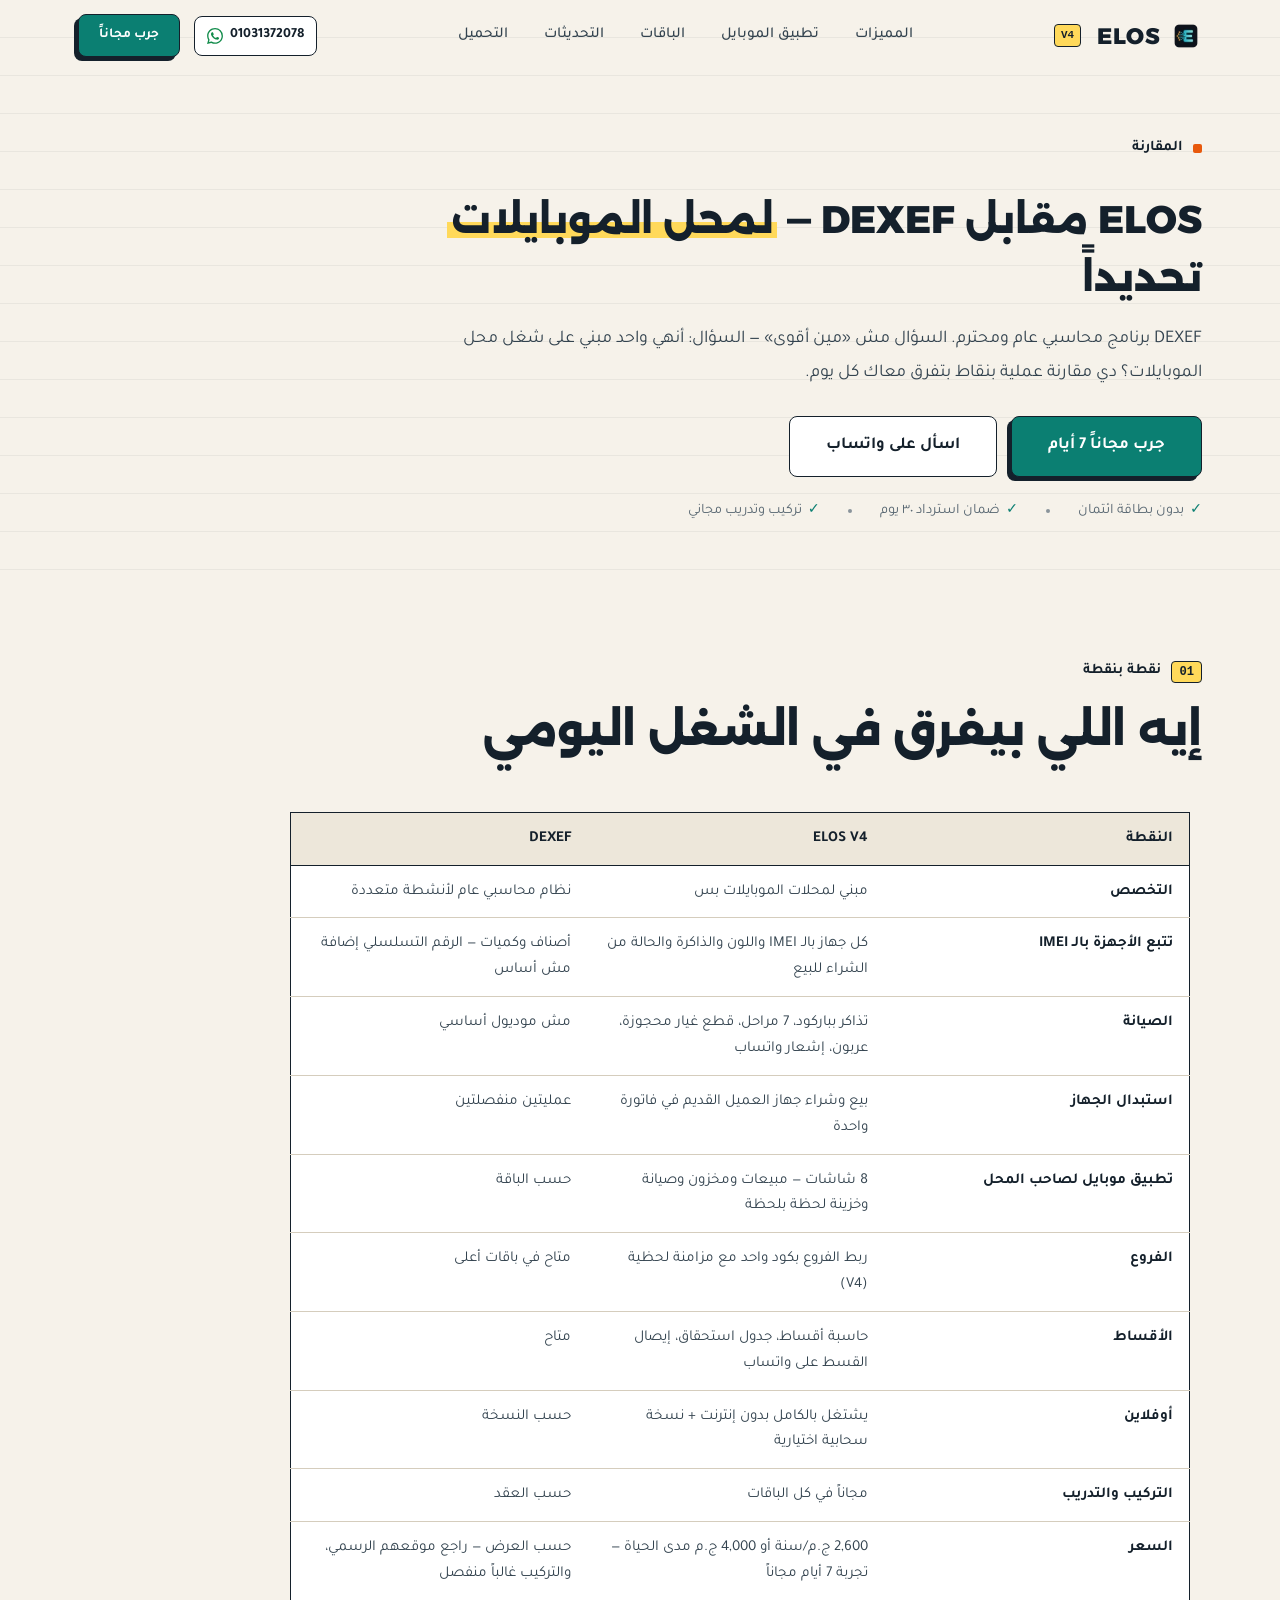
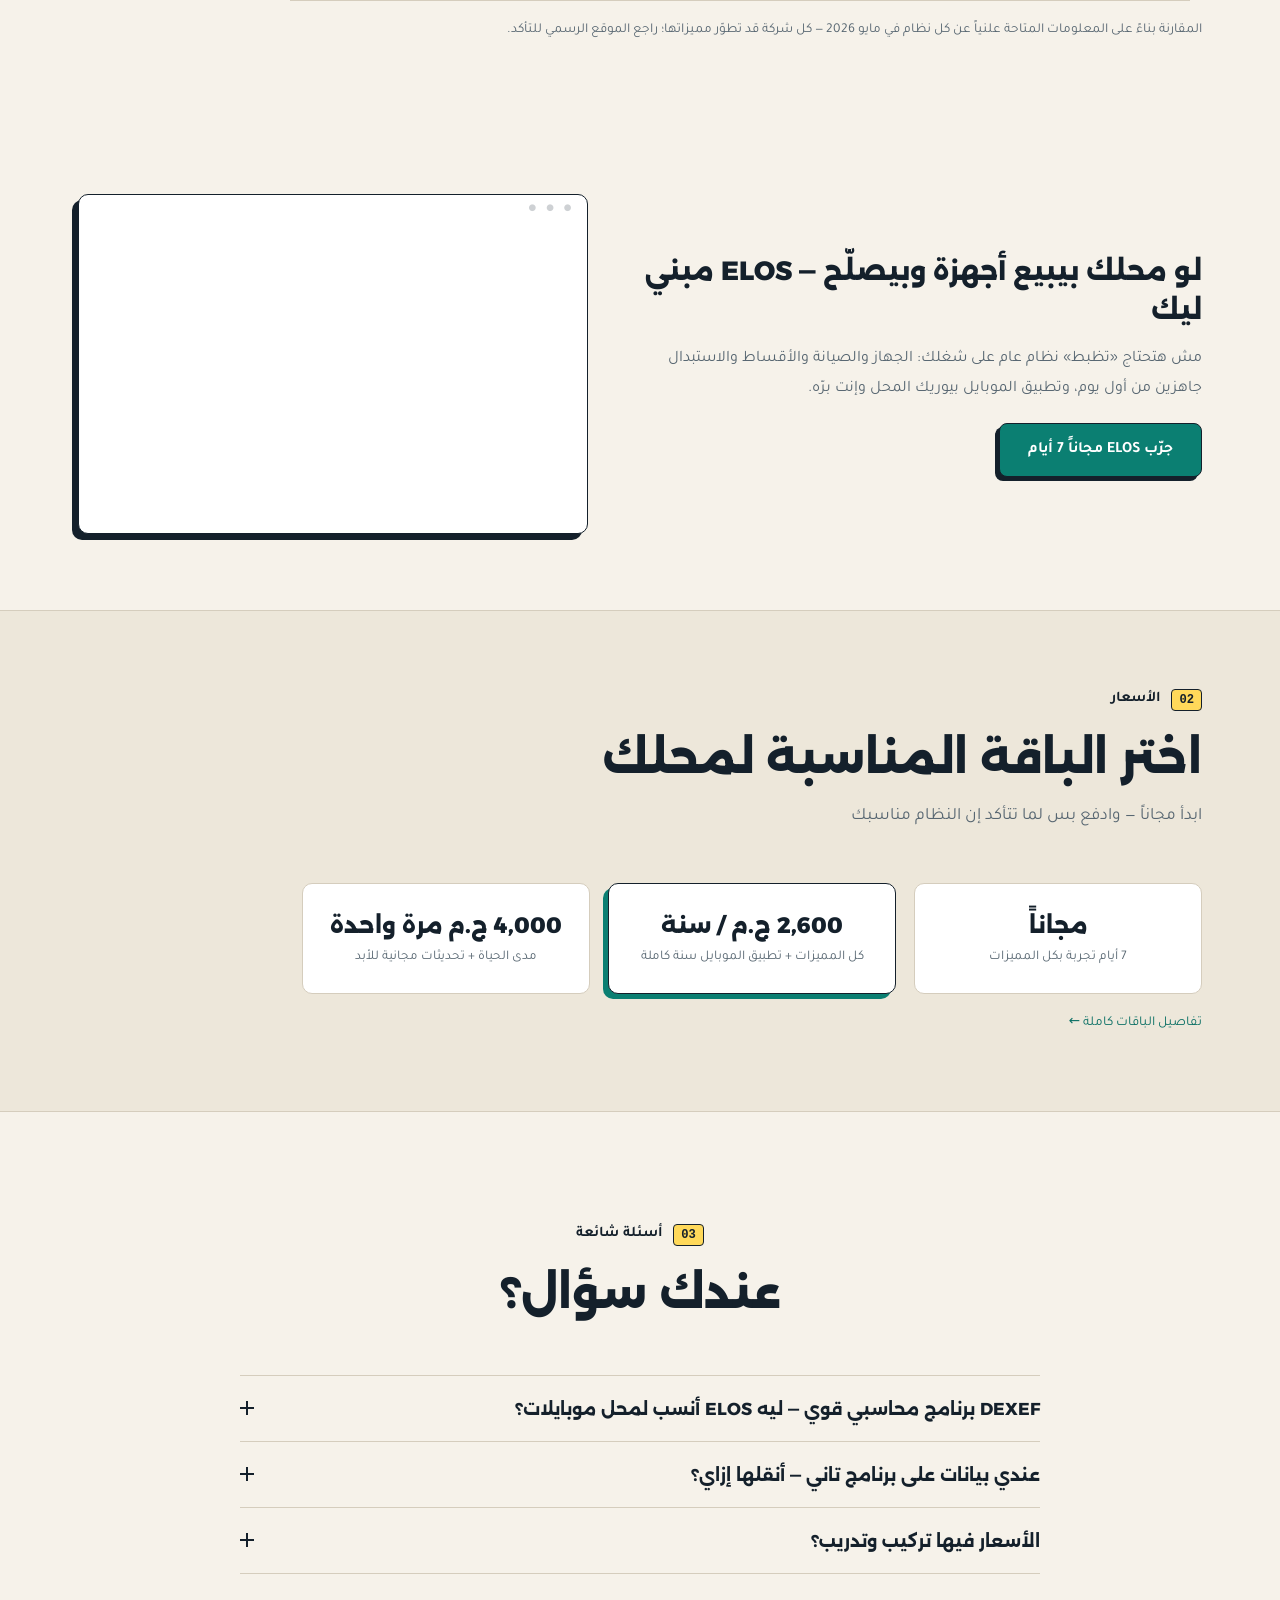
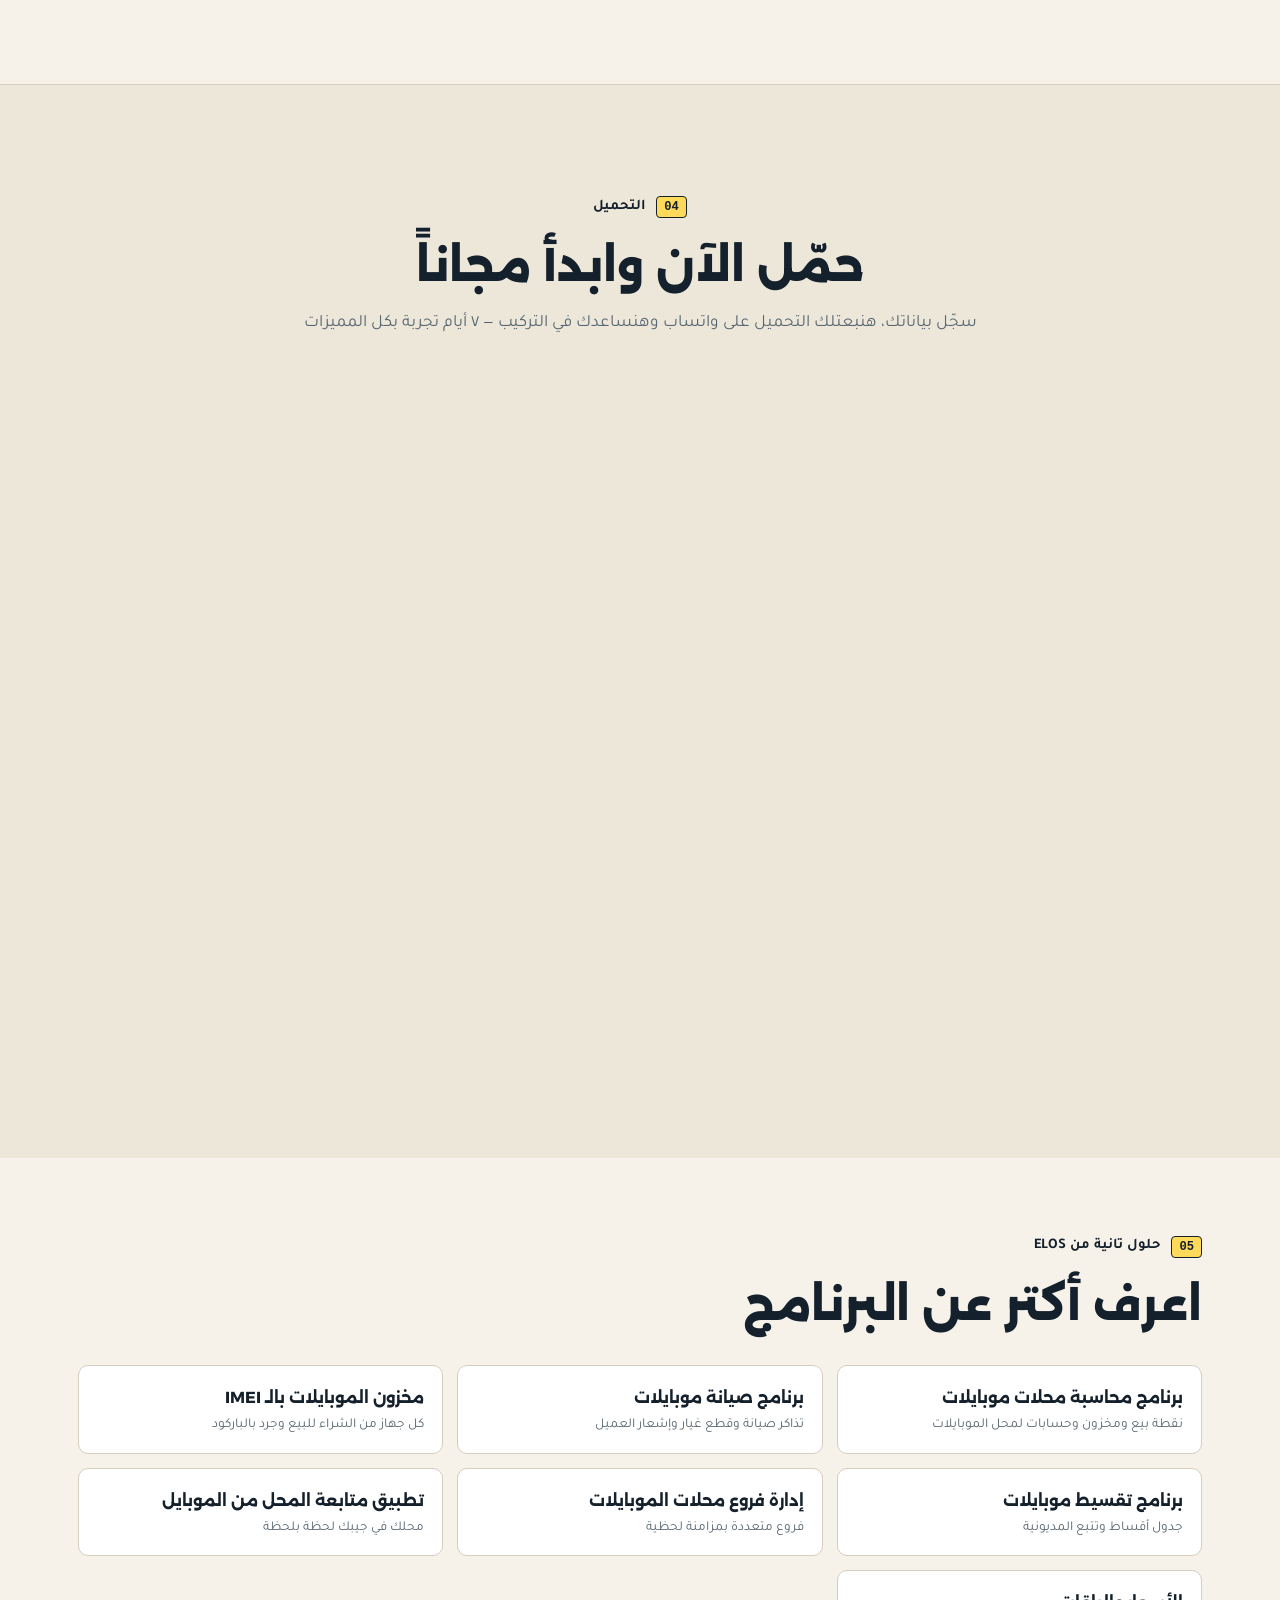
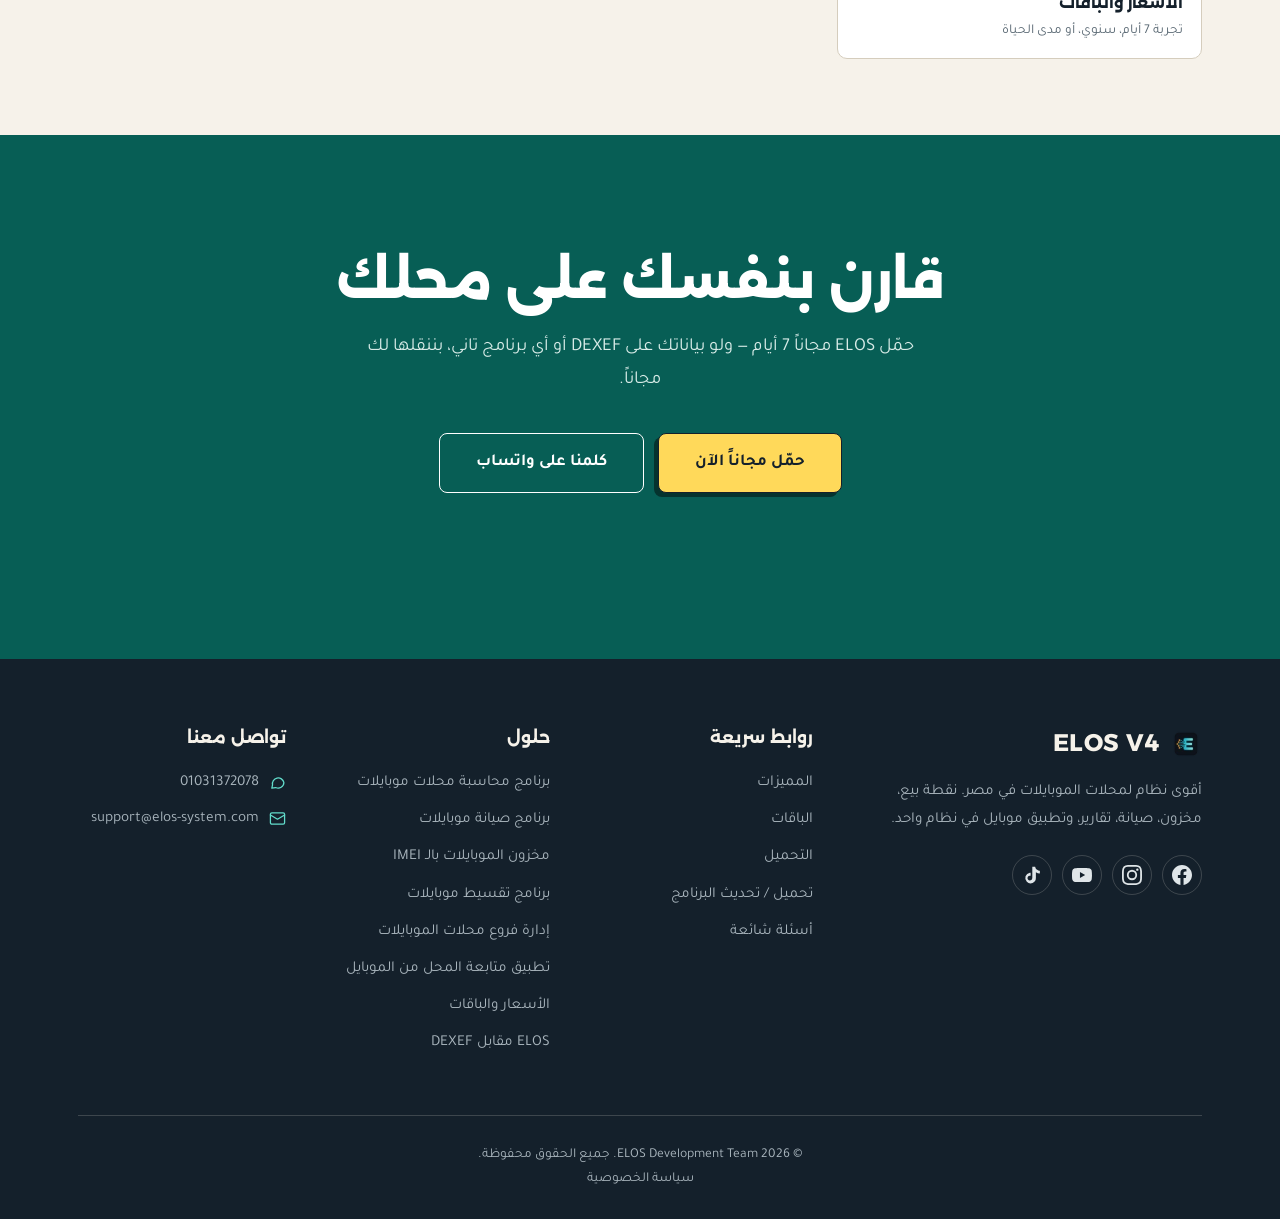
==== commit a74882fa: "صورة المشاركة (og-cover) بالهوية الجديدة 1200×630: ورق وحبر، عنوان بتظليل أصفر، ستيكر «تجربة 7 أيام " ====
--- a/elos-vs-dexef/index.html
+++ b/elos-vs-dexef/index.html
@@ -9,7 +9,7 @@
   <link rel="canonical" href="https://elos-system.com/elos-vs-dexef/">
   <meta property="og:title" content="ELOS مقابل DEXEF لمحلات الموبايلات — المقارنة الكاملة">
   <meta property="og:description" content="مقارنة عملية بين ELOS وDEXEF لمحل موبايلات: تتبع IMEI، الصيانة، الأقساط، تطبيق الموبايل، الأسعار والتركيب. جرّب ELOS 7 أيام مجاناً.">
-  <meta property="og:image" content="https://elos-system.com/assets/og-cover.jpg">
+  <meta property="og:image" content="https://elos-system.com/assets/og-cover.jpg?v=2">
   <meta property="og:image:width" content="1200">
   <meta property="og:image:height" content="630">
   <meta property="og:type" content="website">
@@ -19,7 +19,7 @@
   <meta name="twitter:card" content="summary_large_image">
   <meta name="twitter:title" content="ELOS مقابل DEXEF لمحلات الموبايلات — المقارنة الكاملة">
   <meta name="twitter:description" content="مقارنة عملية بين ELOS وDEXEF لمحل موبايلات: تتبع IMEI، الصيانة، الأقساط، تطبيق الموبايل، الأسعار والتركيب. جرّب ELOS 7 أيام مجاناً.">
-  <meta name="twitter:image" content="https://elos-system.com/assets/og-cover.jpg">
+  <meta name="twitter:image" content="https://elos-system.com/assets/og-cover.jpg?v=2">
   <link rel="icon" type="image/png" href="/assets/favicon.png">
   <link rel="apple-touch-icon" href="/assets/favicon.png">
   <link rel="preload" href="/fonts/tajawal-400-arabic.woff2" as="font" type="font/woff2" crossorigin>
@@ -94,7 +94,7 @@
   "applicationSubCategory": "برنامج محاسبة ونقطة بيع لمحلات الموبايلات",
   "description": "مقارنة عملية بين ELOS وDEXEF لمحل موبايلات: تتبع IMEI، الصيانة، الأقساط، تطبيق الموبايل، الأسعار والتركيب. جرّب ELOS 7 أيام مجاناً.",
   "url": "https://elos-system.com/elos-vs-dexef/",
-  "image": "https://elos-system.com/assets/og-cover.jpg",
+  "image": "https://elos-system.com/assets/og-cover.jpg?v=2",
   "inLanguage": "ar",
   "offers": [
     {
